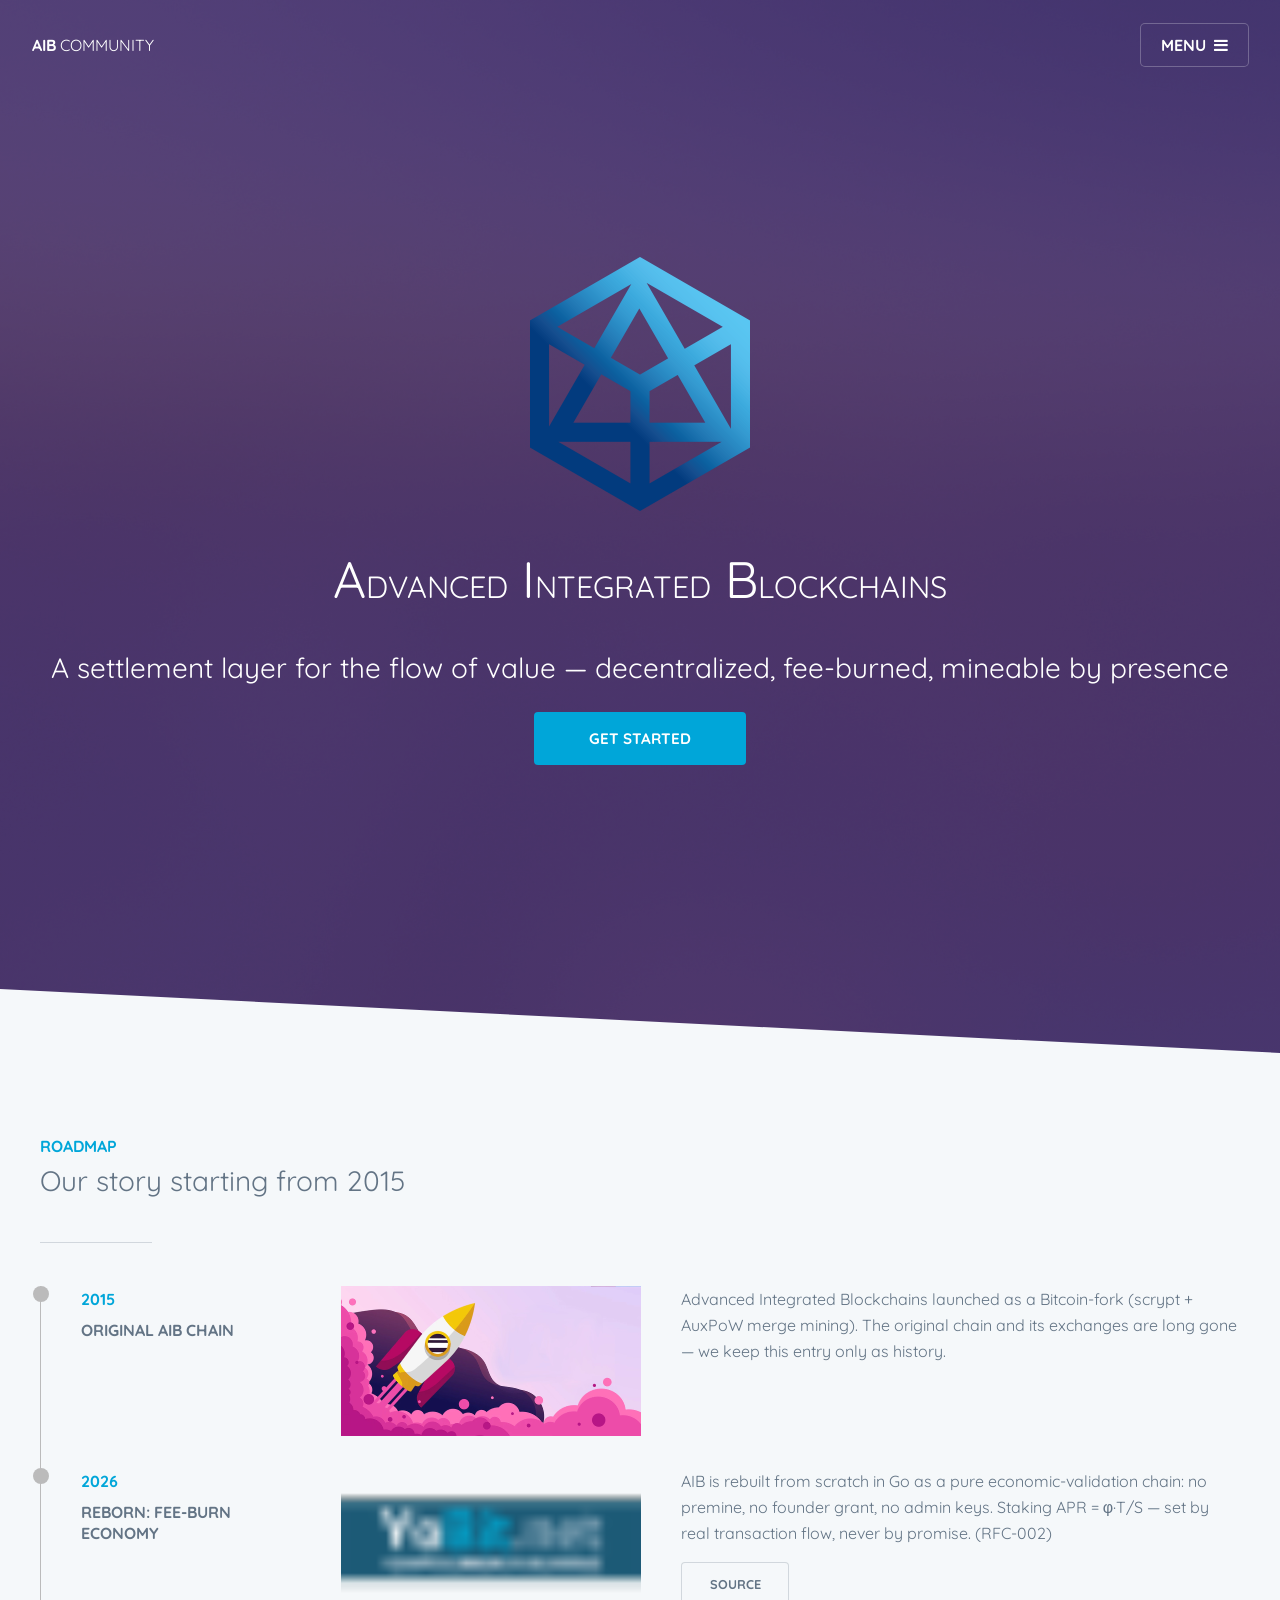
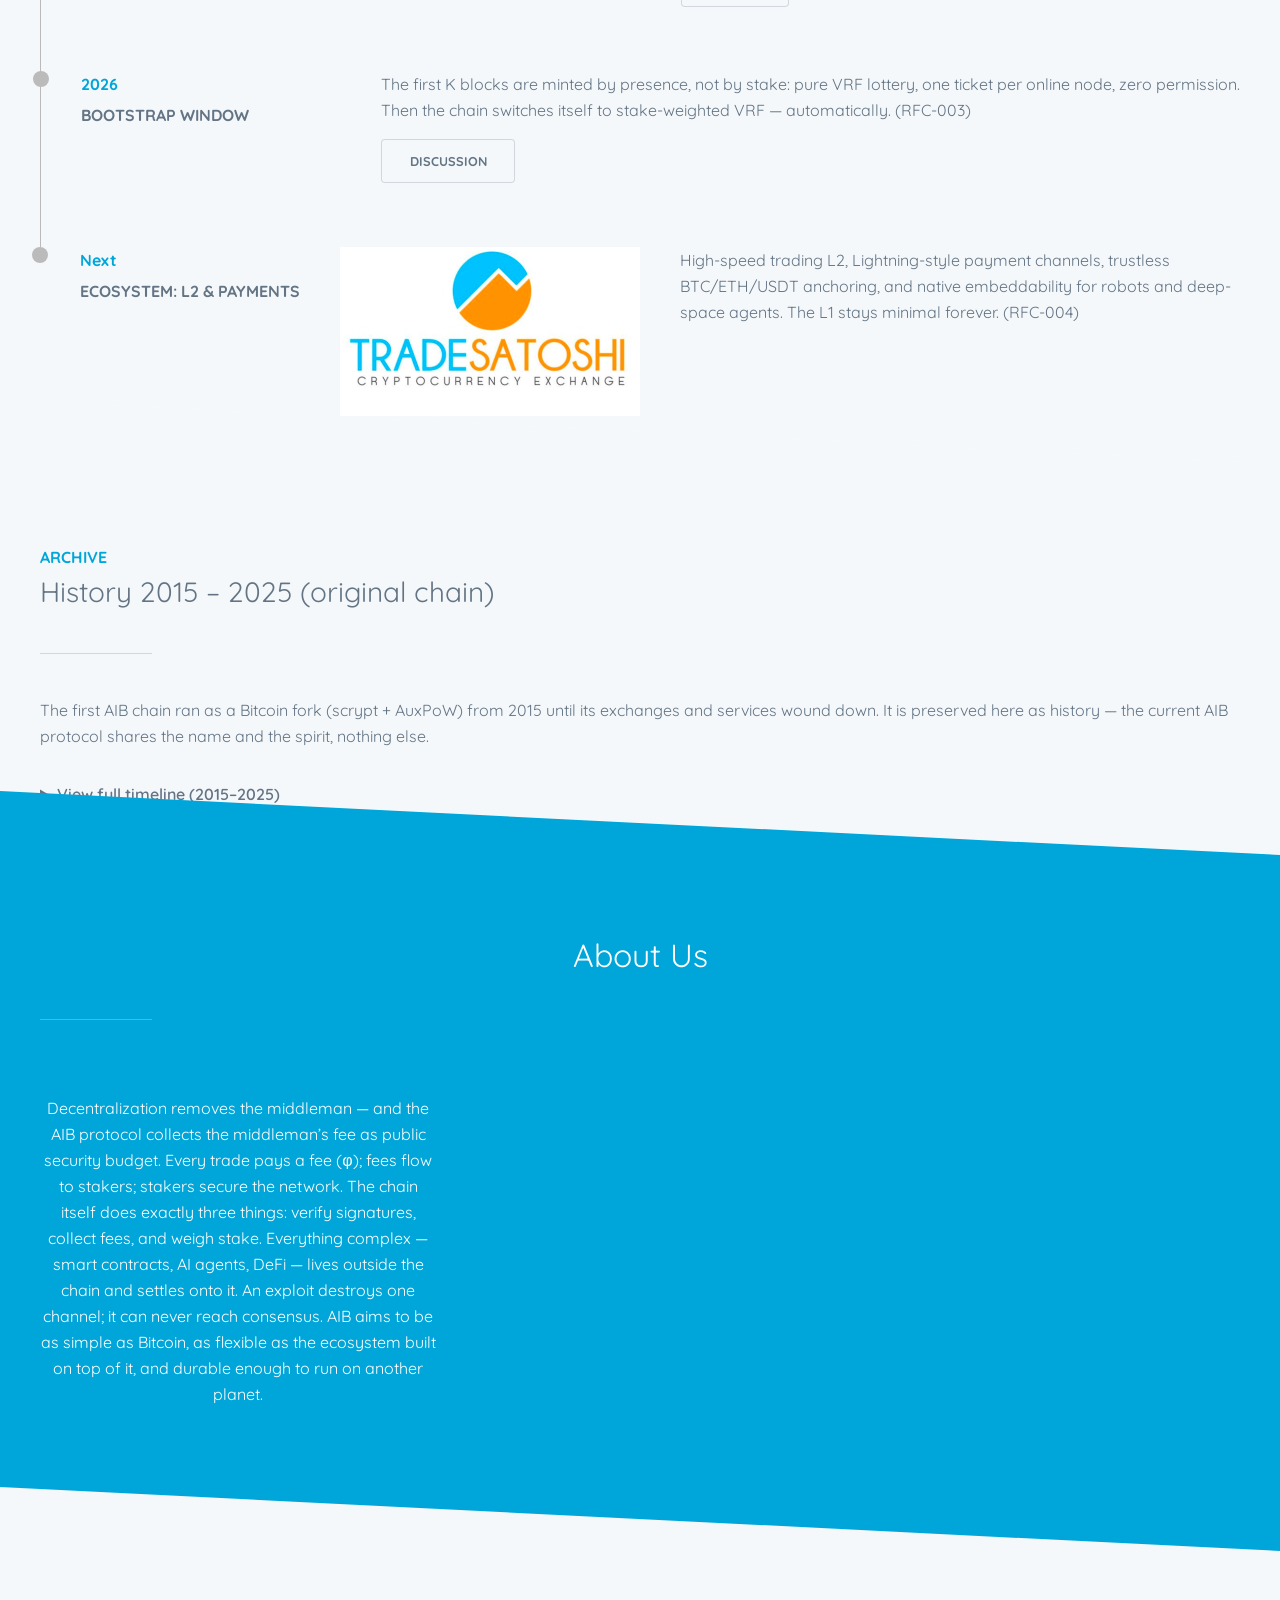
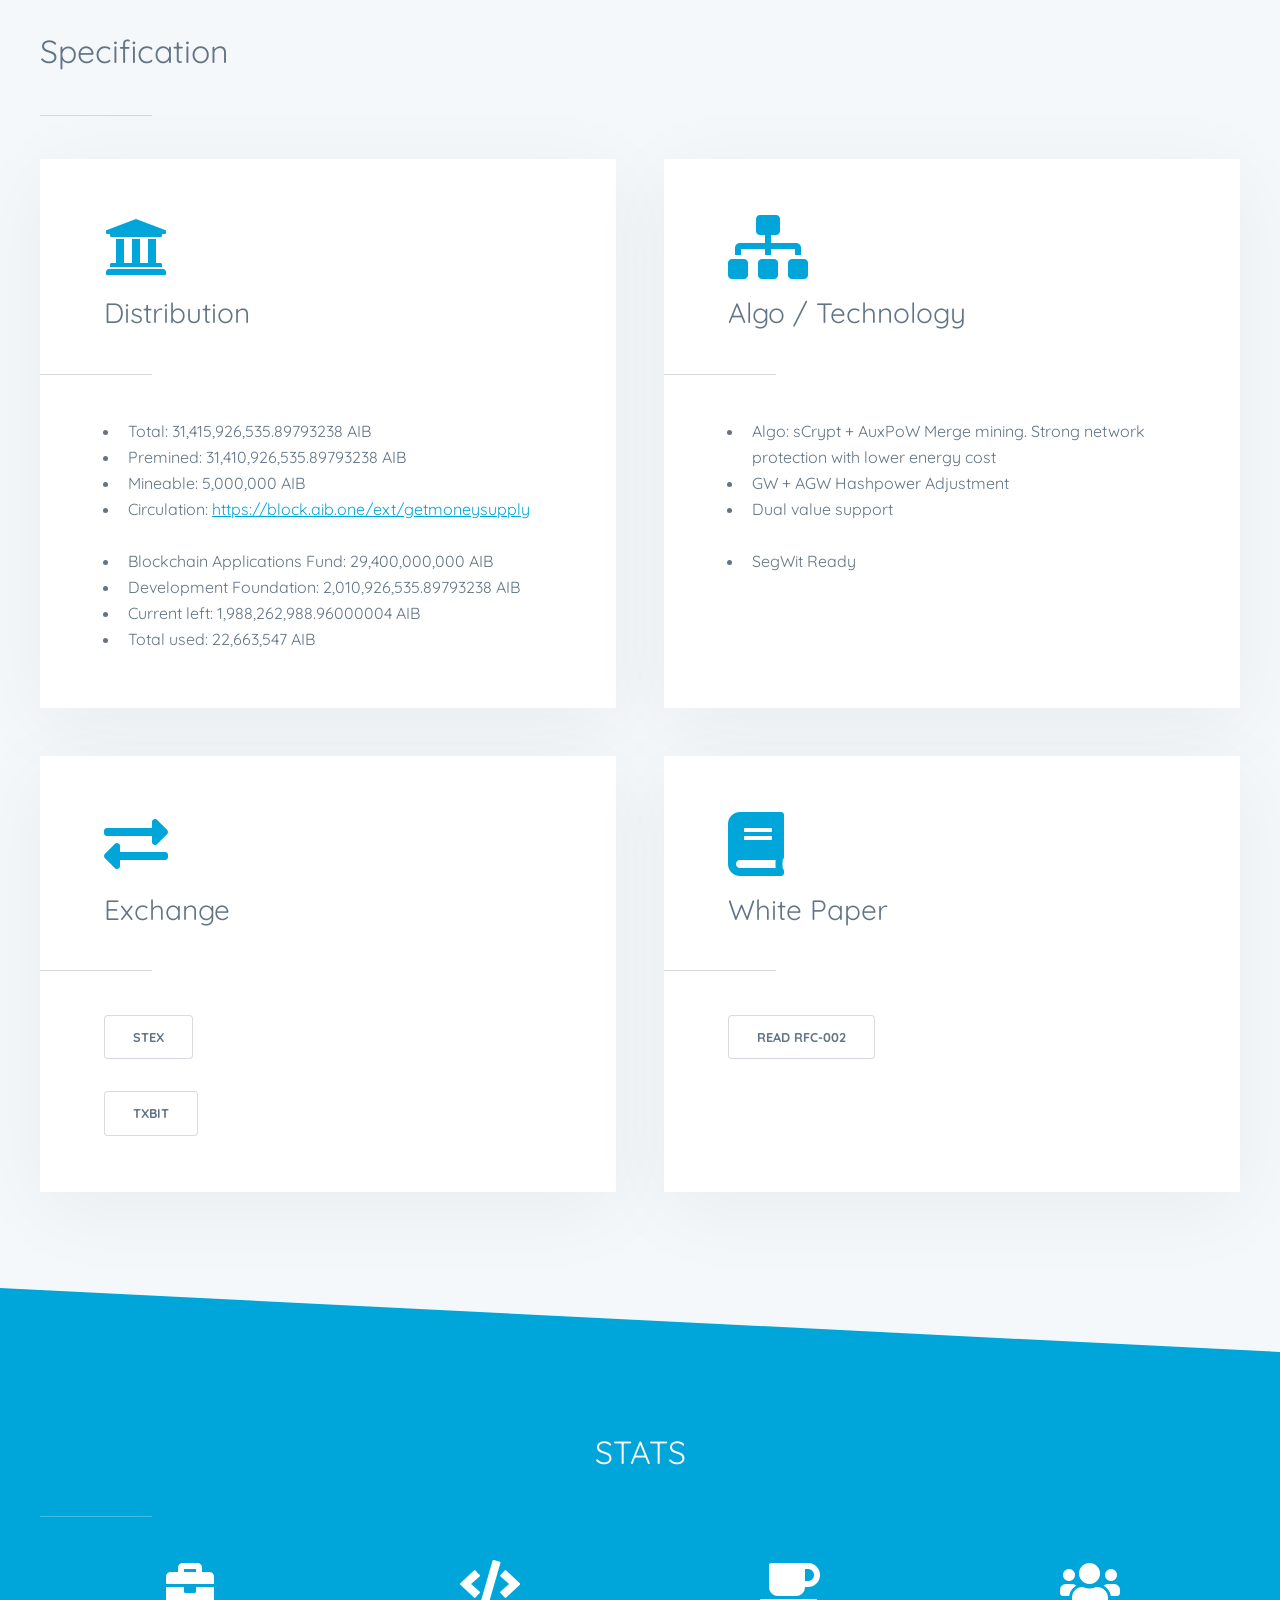
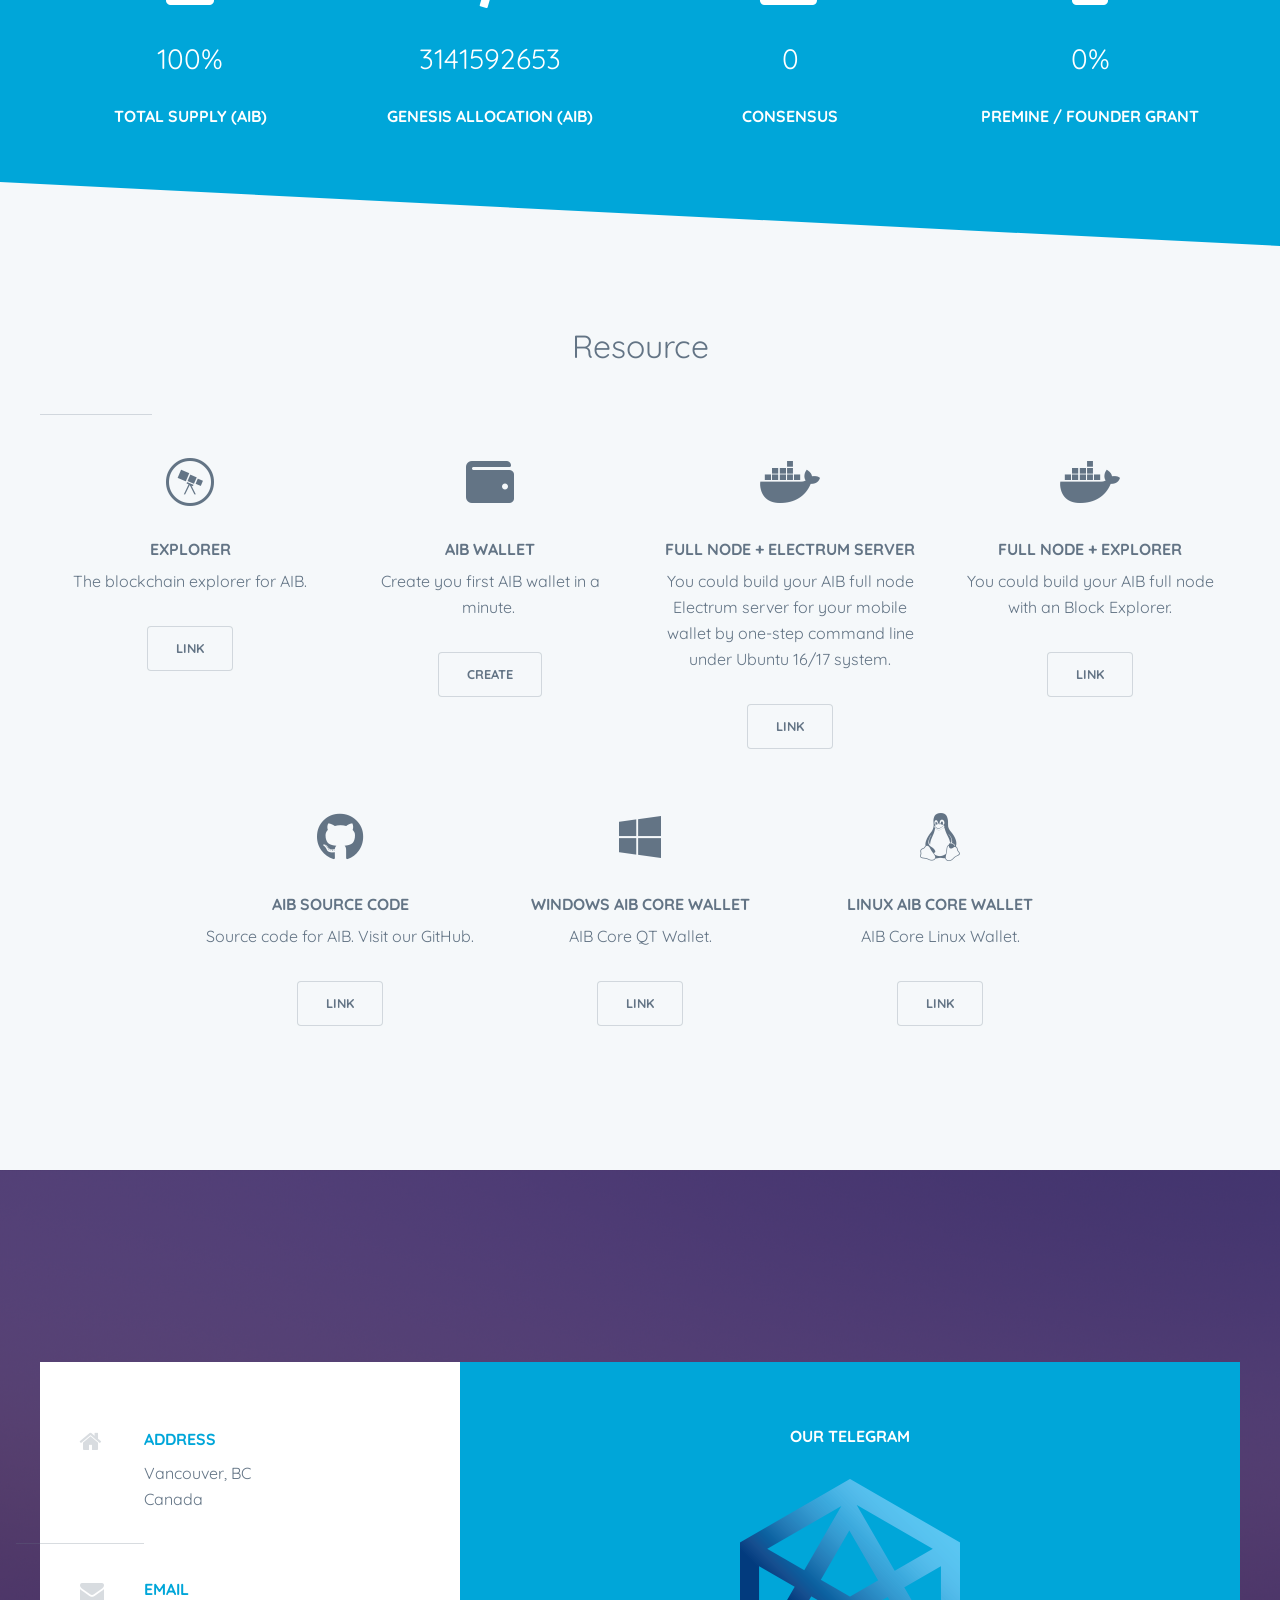
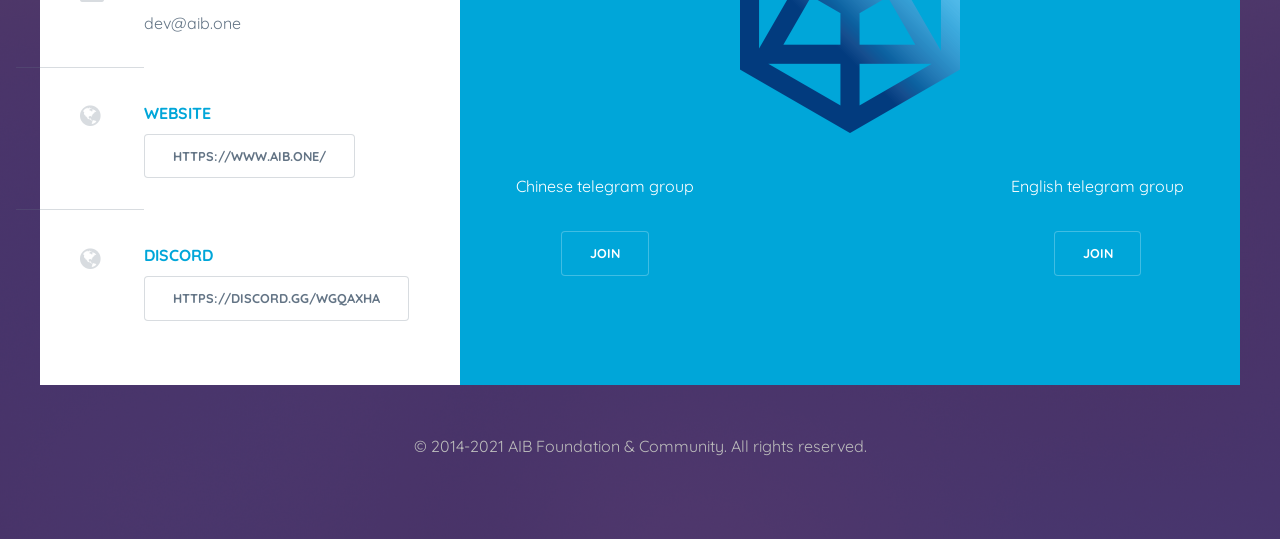
==== index.html @ 77d20095 "Add Archive section (2015-2025 original chain history, collapsed); restore banner video from local i" ====
<!DOCTYPE HTML>
<!--
	Atmosphere by Pixelarity
	pixelarity.com | hello@pixelarity.com
	License: pixelarity.com/license
-->
<html>
	<head>
		<title>AIB Protocol — Fee-Burn Settlement Layer</title>
		<meta charset="utf-8" />
		<meta name="viewport" content="width=device-width, initial-scale=1" />
		<!--[if lte IE 8]><script src="assets/js/ie/html5shiv.js"></script><![endif]-->
		<link rel="stylesheet" href="assets/css/main.css" />
		<!--[if lte IE 9]><link rel="stylesheet" href="assets/css/ie9.css" /><![endif]-->
		<!--[if lte IE 8]><link rel="stylesheet" href="assets/css/ie8.css" /><![endif]-->
		<link rel="stylesheet" href="https://use.fontawesome.com/releases/v5.0.13/css/all.css" integrity="sha384-DNOHZ68U8hZfKXOrtjWvjxusGo9WQnrNx2sqG0tfsghAvtVlRW3tvkXWZh58N9jp" crossorigin="anonymous">
		<link rel="shortcut icon" type="image/x-icon" href="images/logo.ico">
	</head>
	<body>

		<!-- Page wrapper -->
			<div id="page-wrapper">

				<!-- Header -->
					<header id="header" class="alt">
						<span class="logo"><a href="index.html">AIB</a> <span>Community</span></span>
						<a href="#menu">Menu</a>
						

					</header>

					<section id = "banner">
						<video loop muted autoplay poster="img/videoframe.jpg" class="fullscreen-bg__video">
							<source src="images/What is Bitcoin.mp4" type="video/mp4">
						</video>
							<div class="inner">
								<p><img src="images/AIB_logo.png"></p>
								<h1>A<span style="font-size: 60%">dvanced</span> I<span style="font-size: 60%">ntegrated</span> B<span style="font-size: 60%">lockchains</span></h1>
								<p>A settlement layer for the flow of value — decentralized, fee-burned, mineable by presence</p>
								<ul class="actions">
									<li><a href="#roadmap" class="button big special scrolly">Get Started</a></li>
								</ul>
							</div>
						</section>
					</section>
				<!-- Nav -->
					<nav id="menu">
						<div class="inner">
							<h2>Menu</h2>
							<ul class="links">
								<li><a href="index.html">Home</a></li>
								<li><a href="#roadmap">Roadmap</a></li>
									<li><a href="#archive">Archive</a></li>
								<li><a href="#about">About Us</a></li>
								<li><a href="#specification">Specification</a></li>
								<li><a href="#stats">STATS</a></li>
								<li><a href="#resource">Resource</a></li>
								<li><a href="#footer">Contact Us</a></li>
							</ul>
							<a class="close">Close</a>
						</div>
					</nav>

				<!-- Banner -->

				<!--
					<section id="banner">
						<video loop muted autoplay poster="img/videoframe.jpg" class="fullscreen-bg__video">
							<source src="images/What is Bitcoin.mp4" type="video/mp4">
						</video>
						<div class="inner">
							<p><img src="images/AIB_logo.png"></p>
							<h1>A<span style="font-size: 60%">dvanced</span> I<span style="font-size: 60%">ntegrated</span> B<span style="font-size: 60%">lockchains</span></h1>
							<p>We build values by blockchain projects</p>
							<ul class="actions">
								<li><a href="#roadmap" class="button big special scrolly">Get Started</a></li>
							</ul>
						</div>
					</section>
					-->

				<!-- Roadmap -->
					<section id="roadmap" class="wrapper style2 alt">
						<div class="inner">
							<header class="major">
								<p>Roadmap</p>
								<h2>Our story starting from 2015</h2>
							</header>
							<section class="timeline">
								<section>
									<header>
										<p>2015</p>
										<h4>Original AIB chain</h4>
									</header>
									<span class="image"><img src="images/roadmap/rm01.png" alt=""></span>
									<div class="content">
										<p>Advanced Integrated Blockchains launched as a Bitcoin-fork (scrypt + AuxPoW merge mining). The original chain and its exchanges are long gone — we keep this entry only as history.</p>
									</div>
								</section>
								<section>
									<header>
										<p>2026</p>
										<h4>Reborn: Fee-Burn Economy</h4>
									</header>
									<span class="image"><img src="images/roadmap/rm02.png" alt=""></span>
									<div class="content">
										<p>AIB is rebuilt from scratch in Go as a pure economic-validation chain: no premine, no founder grant, no admin keys. Staking APR = &phi;&middot;T/S — set by real transaction flow, never by promise. (RFC-002)</p>
										<ul class="actions">
											<li><a target="_blank" href="https://github.com/aib-protocol/aib" class="button">Source</a></li>
										</ul>
									</div>
								</section>
								<section>
									<header>
										<p>2026</p>
										<h4>Bootstrap Window</h4>
									</header>
									<span class="image"><img src="images/roadmap/rm03.png" alt=""></span>
									<div class="content">
										<p>The first K blocks are minted by presence, not by stake: pure VRF lottery, one ticket per online node, zero permission. Then the chain switches itself to stake-weighted VRF — automatically. (RFC-003)</p>
										<ul class="actions">
											<li><a target="_blank" href="https://github.com/aib-protocol/aib/issues/2" class="button">Discussion</a></li>
										</ul>
									</div>
								</section>
								<section>
									<header>
										<p>Next</p>
										<h4>Ecosystem: L2 &amp; payments</h4>
									</header>
									<span class="image"><img src="images/roadmap/rm04.png" alt=""></span>
									<div class="content">
										<p>High-speed trading L2, Lightning-style payment channels, trustless BTC/ETH/USDT anchoring, and native embeddability for robots and deep-space agents. The L1 stays minimal forever. (RFC-004)</p>
									</div>
								</section>
							</section>
						</div>
					</section>

									<!-- Archive -->
						<section id="archive" class="wrapper style2">
							<div class="inner">
								<header class="major">
									<p>Archive</p>
									<h2>History 2015 &ndash; 2025 (original chain)</h2>
								</header>
								<p>The first AIB chain ran as a Bitcoin fork (scrypt + AuxPoW) from 2015 until its exchanges and services wound down. It is preserved here as history &mdash; the current AIB protocol shares the name and the spirit, nothing else.</p>
								<details>
									<summary style="cursor:pointer;font-weight:600">View full timeline (2015&ndash;2025)</summary>
									<section class="timeline">
										<section>
											<header><p>2015 April</p><h4>AIB Launch</h4></header>
											<div class="content"><p>Advanced Integrated Blockchains launches as a Bitcoin-fork chain (scrypt PoW).</p></div>
										</section>
										<section>
											<header><p>2016 March</p><h4>Listing on YoBit</h4></header>
											<div class="content"><p>Abandoned since 2018 (wrong chain, don't use).</p></div>
										</section>
										<section>
											<header><p>2017 December</p><h4>Core Upgrade</h4></header>
											<div class="content"><p>Upgrade to Bitcoin Core 13 / protocol 70015. Semi-merge mining disabled; thanks to @Zpool.ca whose merged hashpower secured the network.</p></div>
										</section>
										<section>
											<header><p>2018 January</p><h4>TradeSatoshi listing</h4></header>
											<div class="content"></div>
										</section>
										<section>
											<header><p>2018 March</p><h4>SegWit tests</h4></header>
											<div class="content"><p>SegWit network experiments for rapid small payments.</p></div>
										</section>
										<section>
											<header><p>2018 November</p><h4>AIB.Cash</h4></header>
											<div class="content"></div>
										</section>
										<section>
											<header><p>2019 January</p><h4>STEX listing</h4></header>
											<div class="content"></div>
										</section>
										<section>
											<header><p>2020 January</p><h4>TxBit listing</h4></header>
											<div class="content"><p>The last active listing; the original chain went dormant afterwards.</p></div>
										</section>
									</section>
								</details>
							</div>
						</section>

					<!-- About Us -->
					<section id="about" class="wrapper style1 special">
						<div class="inner">
							<header class="major alt">
								<h1>About Us</h1>
							</header>
							<section class="posts">
								<article>
									<div class="content">
										<p></p>
										<p>Decentralization removes the middleman — and the AIB protocol collects the middleman&rsquo;s fee as public security budget. Every trade pays a fee (&phi;); fees flow to stakers; stakers secure the network. The chain itself does exactly three things: verify signatures, collect fees, and weigh stake. Everything complex — smart contracts, AI agents, DeFi — lives outside the chain and settles onto it. An exploit destroys one channel; it can never reach consensus. AIB aims to be as simple as Bitcoin, as flexible as the ecosystem built on top of it, and durable enough to run on another planet.</p>
										<p></p>
									</div>
								</article>
							</section>
						</div>
					</section>
				<!-- Specification -->
					<section id="specification" class="wrapper style2">
						<div class="inner">
							<header class="major">
								<h1>Specification</h1>
							</header>
		
							<section class="spotlights">
								<article>
									<header class="major">
										<p class="fa fa-university fa-4x"></p>										
										<h2>Distribution</h2>
									</header>
									<ul>
										<li>Total: 31,415,926,535.89793238 AIB</li>
										<li>Premined: 31,410,926,535.89793238 AIB</li>
										<li>Mineable: 5,000,000 AIB</li>		
										<li>Circulation:  <a href="https://block.aib.one/ext/getmoneysupply"> https://block.aib.one/ext/getmoneysupply </a></li>		​
										<li>Blockchain Applications Fund: 29,400,000,000 AIB</li>		
										<li>Development Foundation: 2,010,926,535.89793238 AIB</li>
										<li>Current left: 1,988,262,988.96000004 AIB</li>
										<li>Total used: 22,663,547 AIB</li>
									</ul>
								</article>
								<article>
									<header class="major">
										<p class="fa fa-sitemap fa-4x"></p>										
										<h2>Algo / Technology</h2>
									</header>
									<ul>
										<li>Algo: sCrypt + AuxPoW Merge mining. Strong network protection with lower energy cost</li>
										<li>GW + AGW Hashpower Adjustment</li>
										<li>Dual value support</li>				​
										<li>SegWit Ready</li>
									</ul>
								</article>
								<article>
									<header class="major">
										<p class="fas fa-exchange-alt fa-4x"></p>
										<h2>Exchange</h2>
									</header>
									<ul class="actions">
										<li><a target="_blank" href="https://app.stex.com/en/trade/pair/ETH/AIB" class="button">STEX</a></li>
									</ul>
									<ul class="actions">
										<li><a target="_blank" href="https://txbit.io/Trade/AIB/BTC" class="button">TxBit</a></li>
									</ul>
								</article>
								<article>
									<header class="major">
										<p class="fa fa-book fa-4x"></p>
										<h2>White Paper</h2>
									</header>
									<!--
										<ul>
										<li>Since there are so many projects with their awsome white papers.</li>
										<li>We learn from them and support them by our community high value-able token</li>
									</ul>
									-->
									
									<ul class="actions">
										<li><a target="_blank" href="https://raw.githubusercontent.com/aib-protocol/aib/main/docs/rfc/rfc-002-fee-burn-economy.md" class="button">Read RFC-002</a></li>
									</ul>
								</article>
							</section>
						</div>
					</section>

				<!-- STATS -->
					<section id="stats" class="wrapper style1 special">
						<div class="inner">
							<header class="major alt">
								<h1>STATS</h1>
							</header>
		
							<ul class="features">
								<li>
									<span class="fa fa-briefcase fa-3x"></span>
									<p></p>
									<h2 id="number1" class="count1 count-timer">100%</h2>
									<h4>Total supply (AIB)</h4>
								</li>
								<li>
									<span class="fa fa-code fa-3x"></span>
									<p></p>
									<h2 id="number2" class="count2">3141592653</h2>
									<h4>Genesis allocation (AIB)</h4>
								</li>
								<li>
									<span class="fa fa-coffee fa-3x"></span>
									<p></p>
									<h2 id="number3"  class="count3">0</h2>
									<h4>Consensus</h4>
								</li>
								<li>
									<span class="fa fa-users fa-3x"></span>
									<p></p>
									<h2 id="number4" class="count4">0%</h2>
									<h4>Premine / Founder grant</h4>
								</li>
							</ul>
						</div>
					</section>

				<!-- Resource -->
					<section id="resource" class="wrapper style2 special">
						<div class="inner">
							<header class="major">
								<h1>Resource</h1>
								<p></p>

								<!--
								<p>All resources help AIB to build a strong , secure, low cost, blockchain base ECO System to build other vauleable blockchain projects.</p>
								-->
								
							</header>
							<ul class="features">
								<li>
									<span class="fab fa-wpexplorer fa-3x"></span>
									<p></p>
									<h4>Explorer</h4>
									<p>The blockchain explorer for AIB.</p>
									<p class="actions">
										<a target="_blank" href="https://block.aib.one" class="button">Link</a>
									</p>
								</li>
								<li>
									<span class="fas fa-wallet fa-3x"></span>
									<p></p>
									<h4>AIB Wallet</h4>
									<p>​Create you first AIB wallet in a minute. </p>
									<p class="actions">
										<a target="_blank" href="https://aib.cash" class="button">Create</a>
									</p>
								</li>
								<li>
									<span class="fab fa-docker fa-3x"></span>
									<p></p>
									<h4>Full Node + Electrum Server</h4>
									<p>You could build your AIB full node Electrum server for your mobile wallet by one-step command line under Ubuntu 16/17 system.</p>
									<p class="actions">
										<a target="_blank" href="https://github.com/iobond/aib-electrum-server" class="button">Link</a>
									</p>
								</li>
								<li>
									<span class="fab fa-docker fa-3x"></span>
									<p></p>
									<h4>Full Node + Explorer</h4>
									<p>You could build your AIB full node with an Block Explorer.</p>
									<p class="actions">
										<a target="_blank" href="https://github.com/iobond/aib-explorer-docker" class="button">Link</a>
									</p>
								</li>
								<li>
									<span class="fab fa-github fa-3x"></span>
									<p></p>
									<h4>AIB Source Code</h4>
									<p>Source code for AIB. Visit our GitHub.</p>
									<p class="actions">
										<a target="_blank" href="https://github.com/iobond/aib" class="button">Link</a>
									</p>
								</li>	
								<li>
									<span class="fab fa-windows fa-3x"></span>
									<p></p>
									<h4>Windows AIB Core Wallet</h4>
									<p>AIB Core QT Wallet.</p>
									<p class="actions">
										<a target="_blank" href="https://github.com/iobond/aib/releases/tag/win64_5.13.3.15" class="button">Link</a>
									</p>
								</li>
								<li>
									<span class="fab fa-linux fa-3x"></span>
									<p></p>
									<h4>Linux AIB Core Wallet</h4>
									<p>AIB Core Linux Wallet.</p>
									<p class="actions">
										<a target="_blank" href="https://github.com/iobond/aib/releases/download/v5.13.3.15/aib-5.13.3.14-linux64-bin.tar.gz" class="button">Link</a>
									</p>
								</li>	
							</ul>
						</div>
					</section>


				
				<!-- Footer -->
					<footer id="footer">
						<div class="inner">
							<ul class="contact">
								<li class="icon fa-home">
									<strong>Address</strong>
									Vancouver, BC<br>Canada
								</li>
								<li class="icon fa-envelope">
									<strong>Email</strong>
									dev@aib.one
								</li>
								<li class="icon fa-globe">
									<strong>Website</strong>
									<a target="_blank" href="https://www.aib.one/" class="button">https://www.aib.one/</a>
								</li>
								<li class="icon fa-globe">
									<strong>Discord</strong>
									<a target="_blank" href="https://discord.gg/WGQaXhA" class="button">https://discord.gg/WGQaXhA</a>
								</li>
							</ul>
							<form action="#" method="post" >
								<div align="center">
									<h4>Our Telegram</h4>
									<p><img src="images/AIB_logo.png"></p>
									<div>
										<div style = 'float:left'>
											<p>Chinese telegram group</p>
											<p class="actions">
												<a target="_blank" href="https://t.me/aibchina" class="button">Join</a>
											</p>
										</div>
									</div>
									<div>
										<div style = 'float:right'>
											<p>English telegram group</p>
											<p class="actions">
												<a target="_blank" href="https://t.me/aibone" class="button">Join</a>
											</p>
										</div>
									</div>	
								</div>
							</form>
						</div>
									
							<!--email-->

								<!--
								</form>
							<form action="#" method="post">
								<h4>Get in touch</h4>
								<div class="field half first">
									<label for="name">Name</label>
									<input name="name" id="name" type="text" placeholder="Name">
								</div>
								<div class="field half">
									<label for="email">Email</label>
									<input name="email" id="email" type="email" placeholder="Email">
								</div>
								<div class="field">
									<label for="message">Message</label>
									<textarea name="message" id="message" rows="6" placeholder="Message"></textarea>
								</div>
								<ul class="actions">
									<li><input value="Send Message" class="button big" type="submit"></li>
								</ul>
							</form>
							</div>
							-->
						
						<div class="copyright">
							&copy; 2014-2021 AIB Foundation & Community. All rights reserved.
						</div>
					</footer>		
			</div>

			

		<!-- Scripts -->
			<script src="assets/js/jquery.min.js"></script>
			<script src="assets/js/skel.min.js"></script>
			<script src="assets/js/util.js"></script>
			<script src="assets/js/jquery.scrollex.min.js"></script>
			<script src="assets/js/jquery.scrolly.min.js"></script>
			<!--[if lte IE 8]><script src="assets/js/ie/respond.min.js"></script><![endif]-->
			<script src="assets/js/main.js"></script>

	</body>
</html>
---- assets/css/main.css ----
@import url(font-awesome.min.css);
@import url("https://fonts.googleapis.com/css?family=Quicksand:400,700");

/*
	Atmosphere by Pixelarity
	pixelarity.com | hello@pixelarity.com
	License: pixelarity.com/license
*/

/* Reset */

	html, body, div, span, applet, object, iframe, h1, h2, h3, h4, h5, h6, p, blockquote, pre, a, abbr, acronym, address, big, cite, code, del, dfn, em, img, ins, kbd, q, s, samp, small, strike, strong, sub, sup, tt, var, b, u, i, center, dl, dt, dd, ol, ul, li, fieldset, form, label, legend, table, caption, tbody, tfoot, thead, tr, th, td, article, aside, canvas, details, embed, figure, figcaption, footer, header, hgroup, menu, nav, output, ruby, section, summary, time, mark, audio, video {
		margin: 0;
		padding: 0;
		border: 0;
		font-size: 100%;
		font: inherit;
		vertical-align: baseline;
	}

	article, aside, details, figcaption, figure, footer, header, hgroup, menu, nav, section {
		display: block;
	}

	body {
		line-height: 1;
	}

	ol, ul {
		list-style: none;
	}

	blockquote, q {
		quotes: none;
	}

	blockquote:before, blockquote:after, q:before, q:after {
		content: '';
		content: none;
	}

	table {
		border-collapse: collapse;
		border-spacing: 0;
	}

	body {
		-webkit-text-size-adjust: none;
	}

/* Box Model */

	*, *:before, *:after {
		-moz-box-sizing: border-box;
		-webkit-box-sizing: border-box;
		box-sizing: border-box;
	}

/* Grid */

	.row {
		border-bottom: solid 1px transparent;
		-moz-box-sizing: border-box;
		-webkit-box-sizing: border-box;
		box-sizing: border-box;
	}

	.row > * {
		float: left;
		-moz-box-sizing: border-box;
		-webkit-box-sizing: border-box;
		box-sizing: border-box;
	}

	.row:after, .row:before {
		content: '';
		display: block;
		clear: both;
		height: 0;
	}

	.row.uniform > * > :first-child {
		margin-top: 0;
	}

	.row.uniform > * > :last-child {
		margin-bottom: 0;
	}

	.row.\30 \25 > * {
		padding: 0 0 0 0em;
	}

	.row.\30 \25 {
		margin: 0 0 -1px 0em;
	}

	.row.uniform.\30 \25 > * {
		padding: 0em 0 0 0em;
	}

	.row.uniform.\30 \25 {
		margin: 0em 0 -1px 0em;
	}

	.row > * {
		padding: 0 0 0 2em;
	}

	.row {
		margin: 0 0 -1px -2em;
	}

	.row.uniform > * {
		padding: 2em 0 0 2em;
	}

	.row.uniform {
		margin: -2em 0 -1px -2em;
	}

	.row.\32 00\25 > * {
		padding: 0 0 0 4em;
	}

	.row.\32 00\25 {
		margin: 0 0 -1px -4em;
	}

	.row.uniform.\32 00\25 > * {
		padding: 4em 0 0 4em;
	}

	.row.uniform.\32 00\25 {
		margin: -4em 0 -1px -4em;
	}

	.row.\31 50\25 > * {
		padding: 0 0 0 3em;
	}

	.row.\31 50\25 {
		margin: 0 0 -1px -3em;
	}

	.row.uniform.\31 50\25 > * {
		padding: 3em 0 0 3em;
	}

	.row.uniform.\31 50\25 {
		margin: -3em 0 -1px -3em;
	}

	.row.\35 0\25 > * {
		padding: 0 0 0 1em;
	}

	.row.\35 0\25 {
		margin: 0 0 -1px -1em;
	}

	.row.uniform.\35 0\25 > * {
		padding: 1em 0 0 1em;
	}

	.row.uniform.\35 0\25 {
		margin: -1em 0 -1px -1em;
	}

	.row.\32 5\25 > * {
		padding: 0 0 0 0.5em;
	}

	.row.\32 5\25 {
		margin: 0 0 -1px -0.5em;
	}

	.row.uniform.\32 5\25 > * {
		padding: 0.5em 0 0 0.5em;
	}

	.row.uniform.\32 5\25 {
		margin: -0.5em 0 -1px -0.5em;
	}

	.\31 2u, .\31 2u\24 {
		width: 100%;
		clear: none;
		margin-left: 0;
	}

	.\31 1u, .\31 1u\24 {
		width: 91.6666666667%;
		clear: none;
		margin-left: 0;
	}

	.\31 0u, .\31 0u\24 {
		width: 83.3333333333%;
		clear: none;
		margin-left: 0;
	}

	.\39 u, .\39 u\24 {
		width: 75%;
		clear: none;
		margin-left: 0;
	}

	.\38 u, .\38 u\24 {
		width: 66.6666666667%;
		clear: none;
		margin-left: 0;
	}

	.\37 u, .\37 u\24 {
		width: 58.3333333333%;
		clear: none;
		margin-left: 0;
	}

	.\36 u, .\36 u\24 {
		width: 50%;
		clear: none;
		margin-left: 0;
	}

	.\35 u, .\35 u\24 {
		width: 41.6666666667%;
		clear: none;
		margin-left: 0;
	}

	.\34 u, .\34 u\24 {
		width: 33.3333333333%;
		clear: none;
		margin-left: 0;
	}

	.\33 u, .\33 u\24 {
		width: 25%;
		clear: none;
		margin-left: 0;
	}

	.\32 u, .\32 u\24 {
		width: 16.6666666667%;
		clear: none;
		margin-left: 0;
	}

	.\31 u, .\31 u\24 {
		width: 8.3333333333%;
		clear: none;
		margin-left: 0;
	}

	.\31 2u\24 + *,
	.\31 1u\24 + *,
	.\31 0u\24 + *,
	.\39 u\24 + *,
	.\38 u\24 + *,
	.\37 u\24 + *,
	.\36 u\24 + *,
	.\35 u\24 + *,
	.\34 u\24 + *,
	.\33 u\24 + *,
	.\32 u\24 + *,
	.\31 u\24 + * {
		clear: left;
	}

	.\-11u {
		margin-left: 91.66667%;
	}

	.\-10u {
		margin-left: 83.33333%;
	}

	.\-9u {
		margin-left: 75%;
	}

	.\-8u {
		margin-left: 66.66667%;
	}

	.\-7u {
		margin-left: 58.33333%;
	}

	.\-6u {
		margin-left: 50%;
	}

	.\-5u {
		margin-left: 41.66667%;
	}

	.\-4u {
		margin-left: 33.33333%;
	}

	.\-3u {
		margin-left: 25%;
	}

	.\-2u {
		margin-left: 16.66667%;
	}

	.\-1u {
		margin-left: 8.33333%;
	}

	@media screen and (max-width: 1680px) {

		.row > * {
			padding: 0 0 0 2em;
		}

		.row {
			margin: 0 0 -1px -2em;
		}

		.row.uniform > * {
			padding: 2em 0 0 2em;
		}

		.row.uniform {
			margin: -2em 0 -1px -2em;
		}

		.row.\32 00\25 > * {
			padding: 0 0 0 4em;
		}

		.row.\32 00\25 {
			margin: 0 0 -1px -4em;
		}

		.row.uniform.\32 00\25 > * {
			padding: 4em 0 0 4em;
		}

		.row.uniform.\32 00\25 {
			margin: -4em 0 -1px -4em;
		}

		.row.\31 50\25 > * {
			padding: 0 0 0 3em;
		}

		.row.\31 50\25 {
			margin: 0 0 -1px -3em;
		}

		.row.uniform.\31 50\25 > * {
			padding: 3em 0 0 3em;
		}

		.row.uniform.\31 50\25 {
			margin: -3em 0 -1px -3em;
		}

		.row.\35 0\25 > * {
			padding: 0 0 0 1em;
		}

		.row.\35 0\25 {
			margin: 0 0 -1px -1em;
		}

		.row.uniform.\35 0\25 > * {
			padding: 1em 0 0 1em;
		}

		.row.uniform.\35 0\25 {
			margin: -1em 0 -1px -1em;
		}

		.row.\32 5\25 > * {
			padding: 0 0 0 0.5em;
		}

		.row.\32 5\25 {
			margin: 0 0 -1px -0.5em;
		}

		.row.uniform.\32 5\25 > * {
			padding: 0.5em 0 0 0.5em;
		}

		.row.uniform.\32 5\25 {
			margin: -0.5em 0 -1px -0.5em;
		}

		.\31 2u\28xlarge\29, .\31 2u\24\28xlarge\29 {
			width: 100%;
			clear: none;
			margin-left: 0;
		}

		.\31 1u\28xlarge\29, .\31 1u\24\28xlarge\29 {
			width: 91.6666666667%;
			clear: none;
			margin-left: 0;
		}

		.\31 0u\28xlarge\29, .\31 0u\24\28xlarge\29 {
			width: 83.3333333333%;
			clear: none;
			margin-left: 0;
		}

		.\39 u\28xlarge\29, .\39 u\24\28xlarge\29 {
			width: 75%;
			clear: none;
			margin-left: 0;
		}

		.\38 u\28xlarge\29, .\38 u\24\28xlarge\29 {
			width: 66.6666666667%;
			clear: none;
			margin-left: 0;
		}

		.\37 u\28xlarge\29, .\37 u\24\28xlarge\29 {
			width: 58.3333333333%;
			clear: none;
			margin-left: 0;
		}

		.\36 u\28xlarge\29, .\36 u\24\28xlarge\29 {
			width: 50%;
			clear: none;
			margin-left: 0;
		}

		.\35 u\28xlarge\29, .\35 u\24\28xlarge\29 {
			width: 41.6666666667%;
			clear: none;
			margin-left: 0;
		}

		.\34 u\28xlarge\29, .\34 u\24\28xlarge\29 {
			width: 33.3333333333%;
			clear: none;
			margin-left: 0;
		}

		.\33 u\28xlarge\29, .\33 u\24\28xlarge\29 {
			width: 25%;
			clear: none;
			margin-left: 0;
		}

		.\32 u\28xlarge\29, .\32 u\24\28xlarge\29 {
			width: 16.6666666667%;
			clear: none;
			margin-left: 0;
		}

		.\31 u\28xlarge\29, .\31 u\24\28xlarge\29 {
			width: 8.3333333333%;
			clear: none;
			margin-left: 0;
		}

		.\31 2u\24\28xlarge\29 + *,
		.\31 1u\24\28xlarge\29 + *,
		.\31 0u\24\28xlarge\29 + *,
		.\39 u\24\28xlarge\29 + *,
		.\38 u\24\28xlarge\29 + *,
		.\37 u\24\28xlarge\29 + *,
		.\36 u\24\28xlarge\29 + *,
		.\35 u\24\28xlarge\29 + *,
		.\34 u\24\28xlarge\29 + *,
		.\33 u\24\28xlarge\29 + *,
		.\32 u\24\28xlarge\29 + *,
		.\31 u\24\28xlarge\29 + * {
			clear: left;
		}

		.\-11u\28xlarge\29 {
			margin-left: 91.66667%;
		}

		.\-10u\28xlarge\29 {
			margin-left: 83.33333%;
		}

		.\-9u\28xlarge\29 {
			margin-left: 75%;
		}

		.\-8u\28xlarge\29 {
			margin-left: 66.66667%;
		}

		.\-7u\28xlarge\29 {
			margin-left: 58.33333%;
		}

		.\-6u\28xlarge\29 {
			margin-left: 50%;
		}

		.\-5u\28xlarge\29 {
			margin-left: 41.66667%;
		}

		.\-4u\28xlarge\29 {
			margin-left: 33.33333%;
		}

		.\-3u\28xlarge\29 {
			margin-left: 25%;
		}

		.\-2u\28xlarge\29 {
			margin-left: 16.66667%;
		}

		.\-1u\28xlarge\29 {
			margin-left: 8.33333%;
		}

	}

	@media screen and (max-width: 1280px) {

		.row > * {
			padding: 0 0 0 1.5em;
		}

		.row {
			margin: 0 0 -1px -1.5em;
		}

		.row.uniform > * {
			padding: 1.5em 0 0 1.5em;
		}

		.row.uniform {
			margin: -1.5em 0 -1px -1.5em;
		}

		.row.\32 00\25 > * {
			padding: 0 0 0 3em;
		}

		.row.\32 00\25 {
			margin: 0 0 -1px -3em;
		}

		.row.uniform.\32 00\25 > * {
			padding: 3em 0 0 3em;
		}

		.row.uniform.\32 00\25 {
			margin: -3em 0 -1px -3em;
		}

		.row.\31 50\25 > * {
			padding: 0 0 0 2.25em;
		}

		.row.\31 50\25 {
			margin: 0 0 -1px -2.25em;
		}

		.row.uniform.\31 50\25 > * {
			padding: 2.25em 0 0 2.25em;
		}

		.row.uniform.\31 50\25 {
			margin: -2.25em 0 -1px -2.25em;
		}

		.row.\35 0\25 > * {
			padding: 0 0 0 0.75em;
		}

		.row.\35 0\25 {
			margin: 0 0 -1px -0.75em;
		}

		.row.uniform.\35 0\25 > * {
			padding: 0.75em 0 0 0.75em;
		}

		.row.uniform.\35 0\25 {
			margin: -0.75em 0 -1px -0.75em;
		}

		.row.\32 5\25 > * {
			padding: 0 0 0 0.375em;
		}

		.row.\32 5\25 {
			margin: 0 0 -1px -0.375em;
		}

		.row.uniform.\32 5\25 > * {
			padding: 0.375em 0 0 0.375em;
		}

		.row.uniform.\32 5\25 {
			margin: -0.375em 0 -1px -0.375em;
		}

		.\31 2u\28large\29, .\31 2u\24\28large\29 {
			width: 100%;
			clear: none;
			margin-left: 0;
		}

		.\31 1u\28large\29, .\31 1u\24\28large\29 {
			width: 91.6666666667%;
			clear: none;
			margin-left: 0;
		}

		.\31 0u\28large\29, .\31 0u\24\28large\29 {
			width: 83.3333333333%;
			clear: none;
			margin-left: 0;
		}

		.\39 u\28large\29, .\39 u\24\28large\29 {
			width: 75%;
			clear: none;
			margin-left: 0;
		}

		.\38 u\28large\29, .\38 u\24\28large\29 {
			width: 66.6666666667%;
			clear: none;
			margin-left: 0;
		}

		.\37 u\28large\29, .\37 u\24\28large\29 {
			width: 58.3333333333%;
			clear: none;
			margin-left: 0;
		}

		.\36 u\28large\29, .\36 u\24\28large\29 {
			width: 50%;
			clear: none;
			margin-left: 0;
		}

		.\35 u\28large\29, .\35 u\24\28large\29 {
			width: 41.6666666667%;
			clear: none;
			margin-left: 0;
		}

		.\34 u\28large\29, .\34 u\24\28large\29 {
			width: 33.3333333333%;
			clear: none;
			margin-left: 0;
		}

		.\33 u\28large\29, .\33 u\24\28large\29 {
			width: 25%;
			clear: none;
			margin-left: 0;
		}

		.\32 u\28large\29, .\32 u\24\28large\29 {
			width: 16.6666666667%;
			clear: none;
			margin-left: 0;
		}

		.\31 u\28large\29, .\31 u\24\28large\29 {
			width: 8.3333333333%;
			clear: none;
			margin-left: 0;
		}

		.\31 2u\24\28large\29 + *,
		.\31 1u\24\28large\29 + *,
		.\31 0u\24\28large\29 + *,
		.\39 u\24\28large\29 + *,
		.\38 u\24\28large\29 + *,
		.\37 u\24\28large\29 + *,
		.\36 u\24\28large\29 + *,
		.\35 u\24\28large\29 + *,
		.\34 u\24\28large\29 + *,
		.\33 u\24\28large\29 + *,
		.\32 u\24\28large\29 + *,
		.\31 u\24\28large\29 + * {
			clear: left;
		}

		.\-11u\28large\29 {
			margin-left: 91.66667%;
		}

		.\-10u\28large\29 {
			margin-left: 83.33333%;
		}

		.\-9u\28large\29 {
			margin-left: 75%;
		}

		.\-8u\28large\29 {
			margin-left: 66.66667%;
		}

		.\-7u\28large\29 {
			margin-left: 58.33333%;
		}

		.\-6u\28large\29 {
			margin-left: 50%;
		}

		.\-5u\28large\29 {
			margin-left: 41.66667%;
		}

		.\-4u\28large\29 {
			margin-left: 33.33333%;
		}

		.\-3u\28large\29 {
			margin-left: 25%;
		}

		.\-2u\28large\29 {
			margin-left: 16.66667%;
		}

		.\-1u\28large\29 {
			margin-left: 8.33333%;
		}

	}

	@media screen and (max-width: 980px) {

		.row > * {
			padding: 0 0 0 1.5em;
		}

		.row {
			margin: 0 0 -1px -1.5em;
		}

		.row.uniform > * {
			padding: 1.5em 0 0 1.5em;
		}

		.row.uniform {
			margin: -1.5em 0 -1px -1.5em;
		}

		.row.\32 00\25 > * {
			padding: 0 0 0 3em;
		}

		.row.\32 00\25 {
			margin: 0 0 -1px -3em;
		}

		.row.uniform.\32 00\25 > * {
			padding: 3em 0 0 3em;
		}

		.row.uniform.\32 00\25 {
			margin: -3em 0 -1px -3em;
		}

		.row.\31 50\25 > * {
			padding: 0 0 0 2.25em;
		}

		.row.\31 50\25 {
			margin: 0 0 -1px -2.25em;
		}

		.row.uniform.\31 50\25 > * {
			padding: 2.25em 0 0 2.25em;
		}

		.row.uniform.\31 50\25 {
			margin: -2.25em 0 -1px -2.25em;
		}

		.row.\35 0\25 > * {
			padding: 0 0 0 0.75em;
		}

		.row.\35 0\25 {
			margin: 0 0 -1px -0.75em;
		}

		.row.uniform.\35 0\25 > * {
			padding: 0.75em 0 0 0.75em;
		}

		.row.uniform.\35 0\25 {
			margin: -0.75em 0 -1px -0.75em;
		}

		.row.\32 5\25 > * {
			padding: 0 0 0 0.375em;
		}

		.row.\32 5\25 {
			margin: 0 0 -1px -0.375em;
		}

		.row.uniform.\32 5\25 > * {
			padding: 0.375em 0 0 0.375em;
		}

		.row.uniform.\32 5\25 {
			margin: -0.375em 0 -1px -0.375em;
		}

		.\31 2u\28medium\29, .\31 2u\24\28medium\29 {
			width: 100%;
			clear: none;
			margin-left: 0;
		}

		.\31 1u\28medium\29, .\31 1u\24\28medium\29 {
			width: 91.6666666667%;
			clear: none;
			margin-left: 0;
		}

		.\31 0u\28medium\29, .\31 0u\24\28medium\29 {
			width: 83.3333333333%;
			clear: none;
			margin-left: 0;
		}

		.\39 u\28medium\29, .\39 u\24\28medium\29 {
			width: 75%;
			clear: none;
			margin-left: 0;
		}

		.\38 u\28medium\29, .\38 u\24\28medium\29 {
			width: 66.6666666667%;
			clear: none;
			margin-left: 0;
		}

		.\37 u\28medium\29, .\37 u\24\28medium\29 {
			width: 58.3333333333%;
			clear: none;
			margin-left: 0;
		}

		.\36 u\28medium\29, .\36 u\24\28medium\29 {
			width: 50%;
			clear: none;
			margin-left: 0;
		}

		.\35 u\28medium\29, .\35 u\24\28medium\29 {
			width: 41.6666666667%;
			clear: none;
			margin-left: 0;
		}

		.\34 u\28medium\29, .\34 u\24\28medium\29 {
			width: 33.3333333333%;
			clear: none;
			margin-left: 0;
		}

		.\33 u\28medium\29, .\33 u\24\28medium\29 {
			width: 25%;
			clear: none;
			margin-left: 0;
		}

		.\32 u\28medium\29, .\32 u\24\28medium\29 {
			width: 16.6666666667%;
			clear: none;
			margin-left: 0;
		}

		.\31 u\28medium\29, .\31 u\24\28medium\29 {
			width: 8.3333333333%;
			clear: none;
			margin-left: 0;
		}

		.\31 2u\24\28medium\29 + *,
		.\31 1u\24\28medium\29 + *,
		.\31 0u\24\28medium\29 + *,
		.\39 u\24\28medium\29 + *,
		.\38 u\24\28medium\29 + *,
		.\37 u\24\28medium\29 + *,
		.\36 u\24\28medium\29 + *,
		.\35 u\24\28medium\29 + *,
		.\34 u\24\28medium\29 + *,
		.\33 u\24\28medium\29 + *,
		.\32 u\24\28medium\29 + *,
		.\31 u\24\28medium\29 + * {
			clear: left;
		}

		.\-11u\28medium\29 {
			margin-left: 91.66667%;
		}

		.\-10u\28medium\29 {
			margin-left: 83.33333%;
		}

		.\-9u\28medium\29 {
			margin-left: 75%;
		}

		.\-8u\28medium\29 {
			margin-left: 66.66667%;
		}

		.\-7u\28medium\29 {
			margin-left: 58.33333%;
		}

		.\-6u\28medium\29 {
			margin-left: 50%;
		}

		.\-5u\28medium\29 {
			margin-left: 41.66667%;
		}

		.\-4u\28medium\29 {
			margin-left: 33.33333%;
		}

		.\-3u\28medium\29 {
			margin-left: 25%;
		}

		.\-2u\28medium\29 {
			margin-left: 16.66667%;
		}

		.\-1u\28medium\29 {
			margin-left: 8.33333%;
		}

	}

	@media screen and (max-width: 736px) {

		.row > * {
			padding: 0 0 0 1.25em;
		}

		.row {
			margin: 0 0 -1px -1.25em;
		}

		.row.uniform > * {
			padding: 1.25em 0 0 1.25em;
		}

		.row.uniform {
			margin: -1.25em 0 -1px -1.25em;
		}

		.row.\32 00\25 > * {
			padding: 0 0 0 2.5em;
		}

		.row.\32 00\25 {
			margin: 0 0 -1px -2.5em;
		}

		.row.uniform.\32 00\25 > * {
			padding: 2.5em 0 0 2.5em;
		}

		.row.uniform.\32 00\25 {
			margin: -2.5em 0 -1px -2.5em;
		}

		.row.\31 50\25 > * {
			padding: 0 0 0 1.875em;
		}

		.row.\31 50\25 {
			margin: 0 0 -1px -1.875em;
		}

		.row.uniform.\31 50\25 > * {
			padding: 1.875em 0 0 1.875em;
		}

		.row.uniform.\31 50\25 {
			margin: -1.875em 0 -1px -1.875em;
		}

		.row.\35 0\25 > * {
			padding: 0 0 0 0.625em;
		}

		.row.\35 0\25 {
			margin: 0 0 -1px -0.625em;
		}

		.row.uniform.\35 0\25 > * {
			padding: 0.625em 0 0 0.625em;
		}

		.row.uniform.\35 0\25 {
			margin: -0.625em 0 -1px -0.625em;
		}

		.row.\32 5\25 > * {
			padding: 0 0 0 0.3125em;
		}

		.row.\32 5\25 {
			margin: 0 0 -1px -0.3125em;
		}

		.row.uniform.\32 5\25 > * {
			padding: 0.3125em 0 0 0.3125em;
		}

		.row.uniform.\32 5\25 {
			margin: -0.3125em 0 -1px -0.3125em;
		}

		.\31 2u\28small\29, .\31 2u\24\28small\29 {
			width: 100%;
			clear: none;
			margin-left: 0;
		}

		.\31 1u\28small\29, .\31 1u\24\28small\29 {
			width: 91.6666666667%;
			clear: none;
			margin-left: 0;
		}

		.\31 0u\28small\29, .\31 0u\24\28small\29 {
			width: 83.3333333333%;
			clear: none;
			margin-left: 0;
		}

		.\39 u\28small\29, .\39 u\24\28small\29 {
			width: 75%;
			clear: none;
			margin-left: 0;
		}

		.\38 u\28small\29, .\38 u\24\28small\29 {
			width: 66.6666666667%;
			clear: none;
			margin-left: 0;
		}

		.\37 u\28small\29, .\37 u\24\28small\29 {
			width: 58.3333333333%;
			clear: none;
			margin-left: 0;
		}

		.\36 u\28small\29, .\36 u\24\28small\29 {
			width: 50%;
			clear: none;
			margin-left: 0;
		}

		.\35 u\28small\29, .\35 u\24\28small\29 {
			width: 41.6666666667%;
			clear: none;
			margin-left: 0;
		}

		.\34 u\28small\29, .\34 u\24\28small\29 {
			width: 33.3333333333%;
			clear: none;
			margin-left: 0;
		}

		.\33 u\28small\29, .\33 u\24\28small\29 {
			width: 25%;
			clear: none;
			margin-left: 0;
		}

		.\32 u\28small\29, .\32 u\24\28small\29 {
			width: 16.6666666667%;
			clear: none;
			margin-left: 0;
		}

		.\31 u\28small\29, .\31 u\24\28small\29 {
			width: 8.3333333333%;
			clear: none;
			margin-left: 0;
		}

		.\31 2u\24\28small\29 + *,
		.\31 1u\24\28small\29 + *,
		.\31 0u\24\28small\29 + *,
		.\39 u\24\28small\29 + *,
		.\38 u\24\28small\29 + *,
		.\37 u\24\28small\29 + *,
		.\36 u\24\28small\29 + *,
		.\35 u\24\28small\29 + *,
		.\34 u\24\28small\29 + *,
		.\33 u\24\28small\29 + *,
		.\32 u\24\28small\29 + *,
		.\31 u\24\28small\29 + * {
			clear: left;
		}

		.\-11u\28small\29 {
			margin-left: 91.66667%;
		}

		.\-10u\28small\29 {
			margin-left: 83.33333%;
		}

		.\-9u\28small\29 {
			margin-left: 75%;
		}

		.\-8u\28small\29 {
			margin-left: 66.66667%;
		}

		.\-7u\28small\29 {
			margin-left: 58.33333%;
		}

		.\-6u\28small\29 {
			margin-left: 50%;
		}

		.\-5u\28small\29 {
			margin-left: 41.66667%;
		}

		.\-4u\28small\29 {
			margin-left: 33.33333%;
		}

		.\-3u\28small\29 {
			margin-left: 25%;
		}

		.\-2u\28small\29 {
			margin-left: 16.66667%;
		}

		.\-1u\28small\29 {
			margin-left: 8.33333%;
		}

	}

	@media screen and (max-width: 480px) {

		.row > * {
			padding: 0 0 0 1.25em;
		}

		.row {
			margin: 0 0 -1px -1.25em;
		}

		.row.uniform > * {
			padding: 1.25em 0 0 1.25em;
		}

		.row.uniform {
			margin: -1.25em 0 -1px -1.25em;
		}

		.row.\32 00\25 > * {
			padding: 0 0 0 2.5em;
		}

		.row.\32 00\25 {
			margin: 0 0 -1px -2.5em;
		}

		.row.uniform.\32 00\25 > * {
			padding: 2.5em 0 0 2.5em;
		}

		.row.uniform.\32 00\25 {
			margin: -2.5em 0 -1px -2.5em;
		}

		.row.\31 50\25 > * {
			padding: 0 0 0 1.875em;
		}

		.row.\31 50\25 {
			margin: 0 0 -1px -1.875em;
		}

		.row.uniform.\31 50\25 > * {
			padding: 1.875em 0 0 1.875em;
		}

		.row.uniform.\31 50\25 {
			margin: -1.875em 0 -1px -1.875em;
		}

		.row.\35 0\25 > * {
			padding: 0 0 0 0.625em;
		}

		.row.\35 0\25 {
			margin: 0 0 -1px -0.625em;
		}

		.row.uniform.\35 0\25 > * {
			padding: 0.625em 0 0 0.625em;
		}

		.row.uniform.\35 0\25 {
			margin: -0.625em 0 -1px -0.625em;
		}

		.row.\32 5\25 > * {
			padding: 0 0 0 0.3125em;
		}

		.row.\32 5\25 {
			margin: 0 0 -1px -0.3125em;
		}

		.row.uniform.\32 5\25 > * {
			padding: 0.3125em 0 0 0.3125em;
		}

		.row.uniform.\32 5\25 {
			margin: -0.3125em 0 -1px -0.3125em;
		}

		.\31 2u\28xsmall\29, .\31 2u\24\28xsmall\29 {
			width: 100%;
			clear: none;
			margin-left: 0;
		}

		.\31 1u\28xsmall\29, .\31 1u\24\28xsmall\29 {
			width: 91.6666666667%;
			clear: none;
			margin-left: 0;
		}

		.\31 0u\28xsmall\29, .\31 0u\24\28xsmall\29 {
			width: 83.3333333333%;
			clear: none;
			margin-left: 0;
		}

		.\39 u\28xsmall\29, .\39 u\24\28xsmall\29 {
			width: 75%;
			clear: none;
			margin-left: 0;
		}

		.\38 u\28xsmall\29, .\38 u\24\28xsmall\29 {
			width: 66.6666666667%;
			clear: none;
			margin-left: 0;
		}

		.\37 u\28xsmall\29, .\37 u\24\28xsmall\29 {
			width: 58.3333333333%;
			clear: none;
			margin-left: 0;
		}

		.\36 u\28xsmall\29, .\36 u\24\28xsmall\29 {
			width: 50%;
			clear: none;
			margin-left: 0;
		}

		.\35 u\28xsmall\29, .\35 u\24\28xsmall\29 {
			width: 41.6666666667%;
			clear: none;
			margin-left: 0;
		}

		.\34 u\28xsmall\29, .\34 u\24\28xsmall\29 {
			width: 33.3333333333%;
			clear: none;
			margin-left: 0;
		}

		.\33 u\28xsmall\29, .\33 u\24\28xsmall\29 {
			width: 25%;
			clear: none;
			margin-left: 0;
		}

		.\32 u\28xsmall\29, .\32 u\24\28xsmall\29 {
			width: 16.6666666667%;
			clear: none;
			margin-left: 0;
		}

		.\31 u\28xsmall\29, .\31 u\24\28xsmall\29 {
			width: 8.3333333333%;
			clear: none;
			margin-left: 0;
		}

		.\31 2u\24\28xsmall\29 + *,
		.\31 1u\24\28xsmall\29 + *,
		.\31 0u\24\28xsmall\29 + *,
		.\39 u\24\28xsmall\29 + *,
		.\38 u\24\28xsmall\29 + *,
		.\37 u\24\28xsmall\29 + *,
		.\36 u\24\28xsmall\29 + *,
		.\35 u\24\28xsmall\29 + *,
		.\34 u\24\28xsmall\29 + *,
		.\33 u\24\28xsmall\29 + *,
		.\32 u\24\28xsmall\29 + *,
		.\31 u\24\28xsmall\29 + * {
			clear: left;
		}

		.\-11u\28xsmall\29 {
			margin-left: 91.66667%;
		}

		.\-10u\28xsmall\29 {
			margin-left: 83.33333%;
		}

		.\-9u\28xsmall\29 {
			margin-left: 75%;
		}

		.\-8u\28xsmall\29 {
			margin-left: 66.66667%;
		}

		.\-7u\28xsmall\29 {
			margin-left: 58.33333%;
		}

		.\-6u\28xsmall\29 {
			margin-left: 50%;
		}

		.\-5u\28xsmall\29 {
			margin-left: 41.66667%;
		}

		.\-4u\28xsmall\29 {
			margin-left: 33.33333%;
		}

		.\-3u\28xsmall\29 {
			margin-left: 25%;
		}

		.\-2u\28xsmall\29 {
			margin-left: 16.66667%;
		}

		.\-1u\28xsmall\29 {
			margin-left: 8.33333%;
		}

	}

	@media screen and (max-width: 360px) {

		.row > * {
			padding: 0 0 0 1.25em;
		}

		.row {
			margin: 0 0 -1px -1.25em;
		}

		.row.uniform > * {
			padding: 1.25em 0 0 1.25em;
		}

		.row.uniform {
			margin: -1.25em 0 -1px -1.25em;
		}

		.row.\32 00\25 > * {
			padding: 0 0 0 2.5em;
		}

		.row.\32 00\25 {
			margin: 0 0 -1px -2.5em;
		}

		.row.uniform.\32 00\25 > * {
			padding: 2.5em 0 0 2.5em;
		}

		.row.uniform.\32 00\25 {
			margin: -2.5em 0 -1px -2.5em;
		}

		.row.\31 50\25 > * {
			padding: 0 0 0 1.875em;
		}

		.row.\31 50\25 {
			margin: 0 0 -1px -1.875em;
		}

		.row.uniform.\31 50\25 > * {
			padding: 1.875em 0 0 1.875em;
		}

		.row.uniform.\31 50\25 {
			margin: -1.875em 0 -1px -1.875em;
		}

		.row.\35 0\25 > * {
			padding: 0 0 0 0.625em;
		}

		.row.\35 0\25 {
			margin: 0 0 -1px -0.625em;
		}

		.row.uniform.\35 0\25 > * {
			padding: 0.625em 0 0 0.625em;
		}

		.row.uniform.\35 0\25 {
			margin: -0.625em 0 -1px -0.625em;
		}

		.row.\32 5\25 > * {
			padding: 0 0 0 0.3125em;
		}

		.row.\32 5\25 {
			margin: 0 0 -1px -0.3125em;
		}

		.row.uniform.\32 5\25 > * {
			padding: 0.3125em 0 0 0.3125em;
		}

		.row.uniform.\32 5\25 {
			margin: -0.3125em 0 -1px -0.3125em;
		}

		.\31 2u\28xxsmall\29, .\31 2u\24\28xxsmall\29 {
			width: 100%;
			clear: none;
			margin-left: 0;
		}

		.\31 1u\28xxsmall\29, .\31 1u\24\28xxsmall\29 {
			width: 91.6666666667%;
			clear: none;
			margin-left: 0;
		}

		.\31 0u\28xxsmall\29, .\31 0u\24\28xxsmall\29 {
			width: 83.3333333333%;
			clear: none;
			margin-left: 0;
		}

		.\39 u\28xxsmall\29, .\39 u\24\28xxsmall\29 {
			width: 75%;
			clear: none;
			margin-left: 0;
		}

		.\38 u\28xxsmall\29, .\38 u\24\28xxsmall\29 {
			width: 66.6666666667%;
			clear: none;
			margin-left: 0;
		}

		.\37 u\28xxsmall\29, .\37 u\24\28xxsmall\29 {
			width: 58.3333333333%;
			clear: none;
			margin-left: 0;
		}

		.\36 u\28xxsmall\29, .\36 u\24\28xxsmall\29 {
			width: 50%;
			clear: none;
			margin-left: 0;
		}

		.\35 u\28xxsmall\29, .\35 u\24\28xxsmall\29 {
			width: 41.6666666667%;
			clear: none;
			margin-left: 0;
		}

		.\34 u\28xxsmall\29, .\34 u\24\28xxsmall\29 {
			width: 33.3333333333%;
			clear: none;
			margin-left: 0;
		}

		.\33 u\28xxsmall\29, .\33 u\24\28xxsmall\29 {
			width: 25%;
			clear: none;
			margin-left: 0;
		}

		.\32 u\28xxsmall\29, .\32 u\24\28xxsmall\29 {
			width: 16.6666666667%;
			clear: none;
			margin-left: 0;
		}

		.\31 u\28xxsmall\29, .\31 u\24\28xxsmall\29 {
			width: 8.3333333333%;
			clear: none;
			margin-left: 0;
		}

		.\31 2u\24\28xxsmall\29 + *,
		.\31 1u\24\28xxsmall\29 + *,
		.\31 0u\24\28xxsmall\29 + *,
		.\39 u\24\28xxsmall\29 + *,
		.\38 u\24\28xxsmall\29 + *,
		.\37 u\24\28xxsmall\29 + *,
		.\36 u\24\28xxsmall\29 + *,
		.\35 u\24\28xxsmall\29 + *,
		.\34 u\24\28xxsmall\29 + *,
		.\33 u\24\28xxsmall\29 + *,
		.\32 u\24\28xxsmall\29 + *,
		.\31 u\24\28xxsmall\29 + * {
			clear: left;
		}

		.\-11u\28xxsmall\29 {
			margin-left: 91.66667%;
		}

		.\-10u\28xxsmall\29 {
			margin-left: 83.33333%;
		}

		.\-9u\28xxsmall\29 {
			margin-left: 75%;
		}

		.\-8u\28xxsmall\29 {
			margin-left: 66.66667%;
		}

		.\-7u\28xxsmall\29 {
			margin-left: 58.33333%;
		}

		.\-6u\28xxsmall\29 {
			margin-left: 50%;
		}

		.\-5u\28xxsmall\29 {
			margin-left: 41.66667%;
		}

		.\-4u\28xxsmall\29 {
			margin-left: 33.33333%;
		}

		.\-3u\28xxsmall\29 {
			margin-left: 25%;
		}

		.\-2u\28xxsmall\29 {
			margin-left: 16.66667%;
		}

		.\-1u\28xxsmall\29 {
			margin-left: 8.33333%;
		}

	}

	/*
		Atmosphere by Pixelarity
		pixelarity.com | hello@pixelarity.com
		License: pixelarity.com/license
	*/

/* Basic */

	@-ms-viewport {
		width: device-width;
	}

	body {
		-ms-overflow-style: scrollbar;
	}

	@media screen and (max-width: 480px) {

		html, body {
			min-width: 320px;
		}

	}

	body {
		background: #fff;
	}

		body.is-loading *, body.is-loading *:before, body.is-loading *:after {
			-moz-animation: none !important;
			-webkit-animation: none !important;
			-ms-animation: none !important;
			animation: none !important;
			-moz-transition: none !important;
			-webkit-transition: none !important;
			-ms-transition: none !important;
			transition: none !important;
		}

	/*
		Atmosphere by Pixelarity
		pixelarity.com | hello@pixelarity.com
		License: pixelarity.com/license
	*/

/* Type */

	body {
		background-color: #fff;
		color: #637485;
	}

	body, input, select, textarea {
		font-family: "Quicksand", Helvetica, sans-serif;
		font-size: 14pt;
		font-weight: 400;
		line-height: 1.625;
	}

		@media screen and (max-width: 1680px) {

			body, input, select, textarea {
				font-size: 12pt;
			}

		}

		@media screen and (max-width: 1280px) {

			body, input, select, textarea {
				font-size: 12pt;
			}

		}

		@media screen and (max-width: 980px) {

			body, input, select, textarea {
				font-size: 12pt;
			}

		}

		@media screen and (max-width: 736px) {

			body, input, select, textarea {
				font-size: 12pt;
			}

		}

		@media screen and (max-width: 480px) {

			body, input, select, textarea {
				font-size: 12pt;
			}

		}

		@media screen and (max-width: 360px) {

			body, input, select, textarea {
				font-size: 11pt;
			}

		}

	a {
		text-decoration: underline;
	}

		a:hover {
			text-decoration: none;
		}

	strong, b {
		font-weight: 700;
	}

	em, i {
		font-style: italic;
	}

	p {
		margin: 0 0 2em 0;
	}

	h1, h2, h3, h4, h5, h6 {
		line-height: 1.3;
		margin: 0 0 1em 0;
	}

		h1 a, h2 a, h3 a, h4 a, h5 a, h6 a {
			color: inherit;
			text-decoration: none;
		}

	h1 {
		font-size: 2em;
	}

	h2 {
		font-size: 1.75em;
	}

	h3 {
		font-size: 1.35em;
	}

	h4 {
		font-size: 1em;
	}

	h5 {
		font-size: 0.9em;
	}

	h6 {
		font-size: 0.7em;
	}

	sub {
		font-size: 0.8em;
		position: relative;
		top: 0.5em;
	}

	sup {
		font-size: 0.8em;
		position: relative;
		top: -0.5em;
	}

	blockquote {
		border-left: solid 4px;
		font-style: italic;
		margin: 0 0 2em 0;
		padding: 0.5em 0 0.5em 2em;
	}

	code {
		border-radius: 4px;
		border: solid 1px;
		font-family: "Courier New", monospace;
		font-size: 0.9em;
		margin: 0 0.25em;
		padding: 0.25em 0.65em;
	}

	pre {
		-webkit-overflow-scrolling: touch;
		font-family: "Courier New", monospace;
		font-size: 0.9em;
		margin: 0 0 2em 0;
	}

		pre code {
			display: block;
			line-height: 1.75;
			padding: 1em 1.5em;
			overflow-x: auto;
		}

	hr {
		border: 0;
		border-bottom: solid 1px;
		margin: 2em 0;
	}

		hr.major {
			margin: 3em 0;
		}

	.align-left {
		text-align: left;
	}

	.align-center {
		text-align: center;
	}

	.align-right {
		text-align: right;
	}

	@media screen and (max-width: 736px) {

		h1 {
			font-size: 1.75em;
		}

		h2 {
			font-size: 1.5em;
		}

		h3 {
			font-size: 1.25em;
		}

	}

	input, select, textarea {
		color: #637485;
	}

	a {
		color: #00a6d9;
	}

	strong, b {
		color: #637485;
	}

	h1, h2, h3, h4, h5, h6 {
		color: #637485;
	}

	blockquote {
		border-left-color: rgba(99, 116, 133, 0.25);
	}

	code {
		background: rgba(99, 116, 133, 0.075);
		border-color: rgba(99, 116, 133, 0.25);
	}

	hr {
		border-bottom-color: rgba(99, 116, 133, 0.25);
	}

	/*
		Atmosphere by Pixelarity
		pixelarity.com | hello@pixelarity.com
		License: pixelarity.com/license
	*/

/* Box */

	.box {
		border-radius: 4px;
		border: solid 1px;
		margin-bottom: 2em;
		padding: 1.5em;
	}

		.box > :last-child,
		.box > :last-child > :last-child,
		.box > :last-child > :last-child > :last-child {
			margin-bottom: 0;
		}

		.box.alt {
			border: 0;
			border-radius: 0;
			padding: 0;
		}

	.box {
		border-color: rgba(99, 116, 133, 0.25);
	}

	/*
		Atmosphere by Pixelarity
		pixelarity.com | hello@pixelarity.com
		License: pixelarity.com/license
	*/

/* Button */

	input[type="submit"],
	input[type="reset"],
	input[type="button"],
	button,
	.button {
		-moz-appearance: none;
		-webkit-appearance: none;
		-ms-appearance: none;
		appearance: none;
		-moz-transition: background-color 0.2s ease-in-out, color 0.2s ease-in-out;
		-webkit-transition: background-color 0.2s ease-in-out, color 0.2s ease-in-out;
		-ms-transition: background-color 0.2s ease-in-out, color 0.2s ease-in-out;
		transition: background-color 0.2s ease-in-out, color 0.2s ease-in-out;
		border-radius: 4px;
		border: 0;
		cursor: pointer;
		display: inline-block;
		font-size: 0.8em;
		font-weight: 700;
		height: 3.5em;
		line-height: 3.5em;
		padding: 0 2.25em;
		text-align: center;
		text-decoration: none;
		text-transform: uppercase;
		white-space: nowrap;
	}

		input[type="submit"].icon,
		input[type="reset"].icon,
		input[type="button"].icon,
		button.icon,
		.button.icon {
			padding-left: 1.35em;
		}

			input[type="submit"].icon:before,
			input[type="reset"].icon:before,
			input[type="button"].icon:before,
			button.icon:before,
			.button.icon:before {
				margin-right: 0.5em;
			}

		input[type="submit"].fit,
		input[type="reset"].fit,
		input[type="button"].fit,
		button.fit,
		.button.fit {
			display: block;
			margin: 0 0 1em 0;
			width: 100%;
		}

		input[type="submit"].small,
		input[type="reset"].small,
		input[type="button"].small,
		button.small,
		.button.small {
			font-size: 0.6em;
		}

		input[type="submit"].big,
		input[type="reset"].big,
		input[type="button"].big,
		button.big,
		.button.big {
			font-size: 0.95em;
		}

		input[type="submit"].disabled, input[type="submit"]:disabled,
		input[type="reset"].disabled,
		input[type="reset"]:disabled,
		input[type="button"].disabled,
		input[type="button"]:disabled,
		button.disabled,
		button:disabled,
		.button.disabled,
		.button:disabled {
			-moz-pointer-events: none;
			-webkit-pointer-events: none;
			-ms-pointer-events: none;
			pointer-events: none;
			opacity: 0.25;
		}

		@media screen and (max-width: 480px) {

			input[type="submit"],
			input[type="reset"],
			input[type="button"],
			button,
			.button {
				padding: 0;
			}

		}

	input[type="submit"],
	input[type="reset"],
	input[type="button"],
	button,
	.button {
		background-color: transparent;
		box-shadow: inset 0 0 0 1px rgba(99, 116, 133, 0.25);
		color: #637485 !important;
	}

		input[type="submit"]:hover, input[type="submit"]:focus,
		input[type="reset"]:hover,
		input[type="reset"]:focus,
		input[type="button"]:hover,
		input[type="button"]:focus,
		button:hover,
		button:focus,
		.button:hover,
		.button:focus {
			background-color: rgba(99, 116, 133, 0.075);
		}

		input[type="submit"]:active,
		input[type="reset"]:active,
		input[type="button"]:active,
		button:active,
		.button:active {
			background-color: rgba(99, 116, 133, 0.175);
		}

		input[type="submit"].icon:before,
		input[type="reset"].icon:before,
		input[type="button"].icon:before,
		button.icon:before,
		.button.icon:before {
			color: #bbb;
		}

		input[type="submit"].special,
		input[type="reset"].special,
		input[type="button"].special,
		button.special,
		.button.special {
			box-shadow: none;
			background-color: #00a6d9;
			color: #ffffff !important;
		}

			input[type="submit"].special.icon:before,
			input[type="reset"].special.icon:before,
			input[type="button"].special.icon:before,
			button.special.icon:before,
			.button.special.icon:before {
				color: #ffffff !important;
			}

			input[type="submit"].special:hover, input[type="submit"].special:focus,
			input[type="reset"].special:hover,
			input[type="reset"].special:focus,
			input[type="button"].special:hover,
			input[type="button"].special:focus,
			button.special:hover,
			button.special:focus,
			.button.special:hover,
			.button.special:focus {
				background-color: #00baf3;
			}

			input[type="submit"].special:active,
			input[type="reset"].special:active,
			input[type="button"].special:active,
			button.special:active,
			.button.special:active {
				background-color: #0092c0;
			}

	/*
		Atmosphere by Pixelarity
		pixelarity.com | hello@pixelarity.com
		License: pixelarity.com/license
	*/

/* Form */

	form {
		margin: 0 0 2em 0;
	}

		form .field {
			margin-bottom: 1.5em;
		}

			form .field.half {
				display: inline-block;
				width: 48%;
			}

				form .field.half.first {
					margin-right: 3%;
				}

		@media screen and (max-width: 980px) {

			form .field.half {
				display: block;
				width: 100%;
			}

				form .field.half.first {
					margin-right: 0;
				}

		}

	label {
		display: block;
		font-size: 0.9em;
		font-weight: 700;
		margin: 0 0 1em 0;
	}

	input[type="text"],
	input[type="password"],
	input[type="email"],
	select,
	textarea {
		-moz-appearance: none;
		-webkit-appearance: none;
		-ms-appearance: none;
		appearance: none;
		border: none;
		border: solid 1px;
		color: inherit;
		display: block;
		outline: 0;
		padding: 0 1em;
		text-decoration: none;
		width: 100%;
	}

		input[type="text"]:invalid,
		input[type="password"]:invalid,
		input[type="email"]:invalid,
		select:invalid,
		textarea:invalid {
			box-shadow: none;
		}

	.select-wrapper {
		text-decoration: none;
		display: block;
		position: relative;
	}

		.select-wrapper:before {
			-moz-osx-font-smoothing: grayscale;
			-webkit-font-smoothing: antialiased;
			font-family: FontAwesome;
			font-style: normal;
			font-weight: normal;
			text-transform: none !important;
		}

		.select-wrapper:before {
			content: '\f078';
			display: block;
			height: 3em;
			line-height: 3em;
			pointer-events: none;
			position: absolute;
			right: 0;
			text-align: center;
			top: 0;
			width: 3em;
		}

		.select-wrapper select::-ms-expand {
			display: none;
		}

	input[type="text"],
	input[type="password"],
	input[type="email"],
	select {
		height: 3em;
	}

	textarea {
		padding: 0.75em 1em;
	}

	input[type="checkbox"],
	input[type="radio"] {
		-moz-appearance: none;
		-webkit-appearance: none;
		-ms-appearance: none;
		appearance: none;
		display: block;
		float: left;
		margin-right: -2em;
		opacity: 0;
		width: 1em;
		z-index: -1;
	}

		input[type="checkbox"] + label,
		input[type="radio"] + label {
			text-decoration: none;
			cursor: pointer;
			display: inline-block;
			font-size: 1em;
			font-weight: 400;
			padding-left: 2.55em;
			padding-right: 0.75em;
			position: relative;
		}

			input[type="checkbox"] + label:before,
			input[type="radio"] + label:before {
				-moz-osx-font-smoothing: grayscale;
				-webkit-font-smoothing: antialiased;
				font-family: FontAwesome;
				font-style: normal;
				font-weight: normal;
				text-transform: none !important;
			}

			input[type="checkbox"] + label:before,
			input[type="radio"] + label:before {
				border-radius: 4px;
				border: solid 1px;
				content: '';
				display: inline-block;
				height: 1.8em;
				left: 0;
				line-height: 1.725em;
				position: absolute;
				text-align: center;
				top: 0;
				width: 1.8em;
			}

		input[type="checkbox"]:checked + label:before,
		input[type="radio"]:checked + label:before {
			content: '\f00c';
		}

	input[type="checkbox"] + label:before {
		border-radius: 4px;
	}

	input[type="radio"] + label:before {
		border-radius: 100%;
	}

	::-webkit-input-placeholder {
		opacity: 1.0;
	}

	:-moz-placeholder {
		opacity: 1.0;
	}

	::-moz-placeholder {
		opacity: 1.0;
	}

	:-ms-input-placeholder {
		opacity: 1.0;
	}

	.formerize-placeholder {
		opacity: 1.0;
	}

	label {
		color: #637485;
	}

	input[type="text"],
	input[type="password"],
	input[type="email"],
	select,
	textarea {
		background: rgba(99, 116, 133, 0.075);
		border-color: transparent;
	}

		input[type="text"]:focus,
		input[type="password"]:focus,
		input[type="email"]:focus,
		select:focus,
		textarea:focus {
			border-color: #00a6d9;
			box-shadow: 0 0 0 1px #00a6d9;
		}

	.select-wrapper:before {
		color: rgba(99, 116, 133, 0.25);
	}

	input[type="checkbox"] + label,
	input[type="radio"] + label {
		color: #637485;
	}

		input[type="checkbox"] + label:before,
		input[type="radio"] + label:before {
			background: rgba(99, 116, 133, 0.075);
			border-color: rgba(99, 116, 133, 0.25);
		}

	input[type="checkbox"]:checked + label:before,
	input[type="radio"]:checked + label:before {
		background-color: #00a6d9;
		border-color: #00a6d9;
		color: #ffffff;
	}

	input[type="checkbox"]:focus + label:before,
	input[type="radio"]:focus + label:before {
		border-color: #00a6d9;
		box-shadow: 0 0 0 1px #00a6d9;
	}

	::-webkit-input-placeholder {
		color: #bbb !important;
	}

	:-moz-placeholder {
		color: #bbb !important;
	}

	::-moz-placeholder {
		color: #bbb !important;
	}

	:-ms-input-placeholder {
		color: #bbb !important;
	}

	.formerize-placeholder {
		color: #bbb !important;
	}

	/*
		Atmosphere by Pixelarity
		pixelarity.com | hello@pixelarity.com
		License: pixelarity.com/license
	*/

/* Icon */

	.icon {
		text-decoration: none;
		border-bottom: none;
		position: relative;
	}

		.icon:before {
			-moz-osx-font-smoothing: grayscale;
			-webkit-font-smoothing: antialiased;
			font-family: FontAwesome;
			font-style: normal;
			font-weight: normal;
			text-transform: none !important;
		}

		.icon > .label {
			display: none;
		}

	/*
		Atmosphere by Pixelarity
		pixelarity.com | hello@pixelarity.com
		License: pixelarity.com/license
	*/

/* Image */

	.image {
		border: 0;
		display: inline-block;
		position: relative;
	}

		.image img {
			display: block;
		}

		.image.left, .image.right {
			max-width: 40%;
		}

			.image.left img, .image.right img {
				width: 100%;
			}

		.image.left {
			float: left;
			margin: 0 1.5em 1em 0;
			top: 0.25em;
		}

		.image.right {
			float: right;
			margin: 0 0 1em 1.5em;
			top: 0.25em;
		}

		.image.fit {
			display: block;
			margin: 0 0 2em 0;
			width: 100%;
		}

			.image.fit img {
				width: 100%;
			}

		.image.main {
			display: block;
			margin: 0 0 3em 0;
			width: 100%;
		}

			.image.main img {
				width: 100%;
			}

		@media screen and (max-width: 736px) {

			.image.main {
				margin: 0 0 2em 0;
			}

		}

	/*
		Atmosphere by Pixelarity
		pixelarity.com | hello@pixelarity.com
		License: pixelarity.com/license
	*/

/* List */

	ol {
		list-style: decimal;
		margin: 0 0 2em 0;
		padding-left: 1.25em;
	}

		ol li {
			padding-left: 0.25em;
		}

	ul {
		list-style: disc;
		margin: 0 0 2em 0;
		padding-left: 1em;
	}

		ul li {
			padding-left: 0.5em;
		}

		ul.alt {
			list-style: none;
			padding-left: 0;
		}

			ul.alt li {
				border-top: solid 1px;
				padding: 0.5em 0;
			}

				ul.alt li:first-child {
					border-top: 0;
					padding-top: 0;
				}

		ul.icons {
			cursor: default;
			list-style: none;
			padding-left: 0;
		}

			ul.icons li {
				display: inline-block;
				padding: 0 1em 0 0;
			}

				ul.icons li:last-child {
					padding-right: 0;
				}

				ul.icons li .icon:before {
					font-size: 2em;
				}

		ul.actions {
			cursor: default;
			list-style: none;
			padding-left: 0;
		}

			ul.actions li {
				display: inline-block;
				padding: 0 1em 0 0;
				vertical-align: middle;
			}

				ul.actions li:last-child {
					padding-right: 0;
				}

			ul.actions.small li {
				padding: 0 0.5em 0 0;
			}

			ul.actions.vertical li {
				display: block;
				padding: 1em 0 0 0;
			}

				ul.actions.vertical li:first-child {
					padding-top: 0;
				}

				ul.actions.vertical li > * {
					margin-bottom: 0;
				}

			ul.actions.vertical.small li {
				padding: 0.5em 0 0 0;
			}

				ul.actions.vertical.small li:first-child {
					padding-top: 0;
				}

			ul.actions.fit {
				display: table;
				margin-left: -1em;
				padding: 0;
				table-layout: fixed;
				width: calc(100% + 1em);
			}

				ul.actions.fit li {
					display: table-cell;
					padding: 0 0 0 1em;
				}

					ul.actions.fit li > * {
						margin-bottom: 0;
					}

				ul.actions.fit.small {
					margin-left: -0.5em;
					width: calc(100% + 0.5em);
				}

					ul.actions.fit.small li {
						padding: 0 0 0 0.5em;
					}

			@media screen and (max-width: 480px) {

				ul.actions {
					margin: 0 0 2em 0;
				}

					ul.actions li {
						padding: 1em 0 0 0;
						display: block;
						text-align: center;
						width: 100%;
					}

						ul.actions li:first-child {
							padding-top: 0;
						}

						ul.actions li > * {
							width: 100%;
							margin: 0 !important;
						}

							ul.actions li > *.icon:before {
								margin-left: -2em;
							}

					ul.actions.small li {
						padding: 0.5em 0 0 0;
					}

						ul.actions.small li:first-child {
							padding-top: 0;
						}

			}

	dl {
		margin: 0 0 2em 0;
	}

		dl dt {
			display: block;
			font-weight: 700;
			margin: 0 0 1em 0;
		}

		dl dd {
			margin-left: 2em;
		}

	ul.alt li {
		border-top-color: rgba(99, 116, 133, 0.25);
	}

	/*
		Atmosphere by Pixelarity
		pixelarity.com | hello@pixelarity.com
		License: pixelarity.com/license
	*/

/* Section/Article */

	section.special, article.special {
		text-align: center;
	}

	header p {
		position: relative;
		margin: 0 0 1.5em 0;
	}

	header h2 + p {
		font-size: 1.25em;
		margin-top: -1em;
	}

	header h3 + p {
		font-size: 1.1em;
		margin-top: -0.8em;
	}

	header h4 + p,
	header h5 + p,
	header h6 + p {
		font-size: 0.9em;
		margin-top: -0.6em;
	}

	header.major {
		margin-bottom: 2.7em;
		padding-bottom: 2.7em;
		position: relative;
	}

		header.major h1, header.major h2, header.major h3 {
			margin-bottom: 0;
		}

		header.major p {
			font-weight: 700;
			margin-bottom: 0.25em;
			text-transform: uppercase;
		}

		header.major:after {
			bottom: 0;
			content: '';
			height: 1px;
			left: 0;
			position: absolute;
			width: 7em;
		}

		header.major.alt {
			margin-bottom: 0;
		}

	@media screen and (max-width: 1280px) {

		header.major.alt {
			margin-bottom: 2.7em;
		}

	}

	@media screen and (max-width: 736px) {

		header.major {
			margin-bottom: 1.8em;
			padding-bottom: 1.3em;
		}

			header.major.alt {
				margin-bottom: 1.8em;
			}

	}

	header p {
		color: #bbb;
	}

	header.major p {
		color: #00a6d9;
	}

	header.major:after {
		background-color: rgba(99, 116, 133, 0.25);
	}

	/*
		Atmosphere by Pixelarity
		pixelarity.com | hello@pixelarity.com
		License: pixelarity.com/license
	*/

/* Table */

	.table-wrapper {
		-webkit-overflow-scrolling: touch;
		overflow-x: auto;
	}

	table {
		margin: 0 0 2em 0;
		width: 100%;
	}

		table tbody tr {
			border: solid 1px;
			border-left: 0;
			border-right: 0;
		}

		table td {
			padding: 0.75em 0.75em;
		}

		table th {
			font-size: 0.9em;
			font-weight: 700;
			padding: 0 0.75em 0.75em 0.75em;
			text-align: left;
		}

		table thead {
			border-bottom: solid 2px;
		}

		table tfoot {
			border-top: solid 2px;
		}

		table.alt {
			border-collapse: separate;
		}

			table.alt tbody tr td {
				border: solid 1px;
				border-left-width: 0;
				border-top-width: 0;
			}

				table.alt tbody tr td:first-child {
					border-left-width: 1px;
				}

			table.alt tbody tr:first-child td {
				border-top-width: 1px;
			}

			table.alt thead {
				border-bottom: 0;
			}

			table.alt tfoot {
				border-top: 0;
			}

	table tbody tr {
		border-color: rgba(99, 116, 133, 0.25);
	}

		table tbody tr:nth-child(2n + 1) {
			background-color: rgba(99, 116, 133, 0.075);
		}

	table th {
		color: #637485;
	}

	table thead {
		border-bottom-color: rgba(99, 116, 133, 0.25);
	}

	table tfoot {
		border-top-color: rgba(99, 116, 133, 0.25);
	}

	table.alt tbody tr td {
		border-color: rgba(99, 116, 133, 0.25);
	}

	/*
		Atmosphere by Pixelarity
		pixelarity.com | hello@pixelarity.com
		License: pixelarity.com/license
	*/

/* Spotlights */

	.spotlights {
		display: -moz-flex;
		display: -webkit-flex;
		display: -ms-flex;
		display: flex;
		-moz-flex-wrap: wrap;
		-webkit-flex-wrap: wrap;
		-ms-flex-wrap: wrap;
		flex-wrap: wrap;
		-moz-justify-content: center;
		-webkit-justify-content: center;
		-ms-justify-content: center;
		justify-content: center;
		margin-bottom: 4em;
	}

		.spotlights article {
			padding: 3.5em 4em 1.5em 4em ;
			box-shadow: 0 1em 5em rgba(0, 0, 0, 0.05);
			margin-bottom: 3em;
			width: 48%;
		}

			.spotlights article:nth-child(even) {
				margin-left: 4%;
			}

			.spotlights article header.major:after {
				margin-left: -4em;
			}

		@media screen and (max-width: 980px) {

			.spotlights article {
				padding: 2em 2em 0.1em 2em ;
				width: 100%;
			}

				.spotlights article:nth-child(even) {
					margin-left: 0;
				}

				.spotlights article header.major:after {
					margin-left: -2em;
				}

		}

		@media screen and (max-width: 736px) {

			.spotlights {
				margin-bottom: 2em;
			}

		}

		@media screen and (max-width: 480px) {

			.spotlights article {
				padding: 1.5em 1.5em 0.1em 1.5em ;
			}

				.spotlights article header.major:after {
					margin-left: -1.5em;
				}

		}

	.spotlights article {
		background-color: #ffffff;
	}

	/*
		Atmosphere by Pixelarity
		pixelarity.com | hello@pixelarity.com
		License: pixelarity.com/license
	*/

/* Features */

	.features {
		display: -moz-flex;
		display: -webkit-flex;
		display: -ms-flex;
		display: flex;
		-moz-flex-wrap: wrap;
		-webkit-flex-wrap: wrap;
		-ms-flex-wrap: wrap;
		flex-wrap: wrap;
		-moz-justify-content: center;
		-webkit-justify-content: center;
		-ms-justify-content: center;
		justify-content: center;
		list-style-type: none;
		padding-left: 0;
	}

		.features li {
			margin-bottom: 2em;
			padding: 0 1em;
			width: 25%;
		}

		.features .icon {
			border-radius: 100%;
			box-shadow: -0.5em 0.5em 1em rgba(0, 0, 0, 0.05);
			display: block;
			font-size: 2.75em;
			height: 3.75em;
			line-height: 3.75em;
			margin: 0 auto 0.7em;
			text-align: center;
			width: 3.75em;
		}

		.features h4 {
			font-weight: 700;
			margin-bottom: 0.5em;
			text-transform: uppercase;
		}

		@media screen and (max-width: 980px) {

			.features li {
				width: 50%;
			}

		}

		@media screen and (max-width: 736px) {

			.features .icon {
				font-size: 2em;
			}

		}

		@media screen and (max-width: 480px) {

			.features li {
				margin-bottom: 1em;
				width: 100%;
			}

		}

	/*
		Atmosphere by Pixelarity
		pixelarity.com | hello@pixelarity.com
		License: pixelarity.com/license
	*/

/* Posts */

	.posts {
		margin-bottom: 4em;
	}

		.posts article {
			display: -moz-flex;
			display: -webkit-flex;
			display: -ms-flex;
			display: flex;
			-moz-align-items: center;
			-webkit-align-items: center;
			-ms-align-items: center;
			align-items: center;
			margin-bottom: 2em;
			width: 100%;
		}

			.posts article .content {
				-ms-flex: 1;
			}

			.posts article .image {
				-moz-order: 99;
				-webkit-order: 99;
				-ms-order: 99;
				order: 99;
				margin: 0 0 2em 2em;
			}

			.posts article.alt .image {
				-moz-order: -1;
				-webkit-order: -1;
				-ms-order: -1;
				order: -1;
				margin: 0 2em 2em 0;
			}

		@media screen and (max-width: 1280px) {

			.posts .content {
				-moz-flex-shrink: 0;
				-webkit-flex-shrink: 0;
				-ms-flex-shrink: 0;
				flex-shrink: 0;
				width: 33%;
			}

			.posts .image img {
				max-width: 100%;
			}

		}

		@media screen and (max-width: 980px) {

			.posts article {
				-moz-flex-wrap: wrap;
				-webkit-flex-wrap: wrap;
				-ms-flex-wrap: wrap;
				flex-wrap: wrap;
			}

				.posts article .content {
					width: 100%;
				}

				.posts article .image {
					-moz-order: -1;
					-webkit-order: -1;
					-ms-order: -1;
					order: -1;
					margin-left: 0;
					margin-right: 0;
					width: 100%;
				}

		}

		@media screen and (max-width: 736px) {

			.posts {
				margin-bottom: 2em;
			}

		}

	/*
		Atmosphere by Pixelarity
		pixelarity.com | hello@pixelarity.com
		License: pixelarity.com/license
	*/

/* Timeline */

	.timeline > section {
		display: -moz-flex;
		display: -webkit-flex;
		display: -ms-flex;
		display: flex;
		border-left: solid 1px;
		position: relative;
	}

		.timeline > section:before {
			position: absolute;
			content: '';
			border-radius: 100%;
			width: 1em;
			height: 1em;
			left: -0.5em;
			top: 0;
		}

		.timeline > section:last-child {
			border-left: 0;
		}

	.timeline header {
		-moz-flex-shrink: 0;
		-webkit-flex-shrink: 0;
		-ms-flex-shrink: 0;
		flex-shrink: 0;
		margin-bottom: 2em;
		padding: 0 2.5em;
		width: 25%;
	}

		.timeline header h4 {
			font-weight: 700;
			text-transform: uppercase;
		}

		.timeline header p {
			margin-bottom: 0.5em;
			font-weight: 700;
		}

	.timeline .image {
		margin-bottom: 2em;
		margin-right: 2.5em;
	}

	.timeline .content {
		margin-bottom: 2em;
		-ms-flex: 1;
	}

		.timeline .content p {
			margin-bottom: 1em;
		}

	@media screen and (max-width: 980px) {

		.timeline > section {
			-moz-flex-wrap: wrap;
			-webkit-flex-wrap: wrap;
			-ms-flex-wrap: wrap;
			flex-wrap: wrap;
			padding-left: 2em;
		}

		.timeline header {
			margin-bottom: 1em;
			padding: 0;
			width: 100%;
		}

	}

	@media screen and (max-width: 480px) {

		.timeline > section {
			padding-left: 1.5em;
		}

	}

	.timeline > section {
		border-color: #bbb;
	}

		.timeline > section:before {
			background-color: #bbb;
		}

	.timeline header p {
		color: #00a6d9;
	}

	/*
		Atmosphere by Pixelarity
		pixelarity.com | hello@pixelarity.com
		License: pixelarity.com/license
	*/

/* Wrapper */

	.wrapper {
		padding: 6em 0 4em 0 ;
		position: relative;
	}

		.wrapper:before, .wrapper:after {
			background-image: url("data:image/svg+xml;charset=utf8,%3Csvg xmlns='http://www.w3.org/2000/svg' width='100' height='100' viewBox='0 0 100 100' preserveAspectRatio='none'%3E%3Cpolygon points='0,0 0,100 100,100' style='fill:%23fff%3B' /%3E%3C/svg%3E");
		}

		.wrapper > .inner {
			margin: 0 auto;
			max-width: 75em;
			width: calc(100% - 4em);
		}

		.wrapper:before, .wrapper:after {
			background-repeat: no-repeat;
			background-size: 100% 100%;
			height: 6em;
			left: 0;
			position: absolute;
			width: 100%;
		}

		.wrapper:before {
			-moz-transform: translateY(-100%);
			-webkit-transform: translateY(-100%);
			-ms-transform: translateY(-100%);
			transform: translateY(-100%);
			content: '';
			top: 0;
		}

		.wrapper.alt {
			padding-bottom: 1em;
		}

			.wrapper.alt:after {
				-moz-transform: translateY(100%) rotate(180deg);
				-webkit-transform: translateY(100%) rotate(180deg);
				-ms-transform: translateY(100%) rotate(180deg);
				transform: translateY(100%) rotate(180deg);
				bottom: 0;
				content: '';
			}

		.wrapper.style1 {
			background-color: #00a6d9;
			color: #ffffff;
		}

			.wrapper.style1 input, .wrapper.style1 select, .wrapper.style1 textarea {
				color: #ffffff;
			}

			.wrapper.style1 a {
				color: #ffffff;
			}

			.wrapper.style1 strong, .wrapper.style1 b {
				color: #ffffff;
			}

			.wrapper.style1 h1, .wrapper.style1 h2, .wrapper.style1 h3, .wrapper.style1 h4, .wrapper.style1 h5, .wrapper.style1 h6 {
				color: #ffffff;
			}

			.wrapper.style1 blockquote {
				border-left-color: rgba(255, 255, 255, 0.25);
			}

			.wrapper.style1 code {
				background: rgba(255, 255, 255, 0.065);
				border-color: rgba(255, 255, 255, 0.25);
			}

			.wrapper.style1 hr {
				border-bottom-color: rgba(255, 255, 255, 0.25);
			}

			.wrapper.style1 .box {
				border-color: rgba(255, 255, 255, 0.25);
			}

			.wrapper.style1 input[type="submit"],
			.wrapper.style1 input[type="reset"],
			.wrapper.style1 input[type="button"],
			.wrapper.style1 button,
			.wrapper.style1 .button {
				background-color: transparent;
				box-shadow: inset 0 0 0 1px rgba(255, 255, 255, 0.25);
				color: #ffffff !important;
			}

				.wrapper.style1 input[type="submit"]:hover, .wrapper.style1 input[type="submit"]:focus,
				.wrapper.style1 input[type="reset"]:hover,
				.wrapper.style1 input[type="reset"]:focus,
				.wrapper.style1 input[type="button"]:hover,
				.wrapper.style1 input[type="button"]:focus,
				.wrapper.style1 button:hover,
				.wrapper.style1 button:focus,
				.wrapper.style1 .button:hover,
				.wrapper.style1 .button:focus {
					background-color: rgba(255, 255, 255, 0.065);
				}

				.wrapper.style1 input[type="submit"]:active,
				.wrapper.style1 input[type="reset"]:active,
				.wrapper.style1 input[type="button"]:active,
				.wrapper.style1 button:active,
				.wrapper.style1 .button:active {
					background-color: rgba(255, 255, 255, 0.165);
				}

				.wrapper.style1 input[type="submit"].icon:before,
				.wrapper.style1 input[type="reset"].icon:before,
				.wrapper.style1 input[type="button"].icon:before,
				.wrapper.style1 button.icon:before,
				.wrapper.style1 .button.icon:before {
					color: rgba(255, 255, 255, 0.75);
				}

				.wrapper.style1 input[type="submit"].special,
				.wrapper.style1 input[type="reset"].special,
				.wrapper.style1 input[type="button"].special,
				.wrapper.style1 button.special,
				.wrapper.style1 .button.special {
					box-shadow: none;
					background-color: #ffffff;
					color: #00a6d9 !important;
				}

					.wrapper.style1 input[type="submit"].special.icon:before,
					.wrapper.style1 input[type="reset"].special.icon:before,
					.wrapper.style1 input[type="button"].special.icon:before,
					.wrapper.style1 button.special.icon:before,
					.wrapper.style1 .button.special.icon:before {
						color: #00a6d9 !important;
					}

			.wrapper.style1 label {
				color: #ffffff;
			}

			.wrapper.style1 input[type="text"],
			.wrapper.style1 input[type="password"],
			.wrapper.style1 input[type="email"],
			.wrapper.style1 select,
			.wrapper.style1 textarea {
				background: rgba(0, 0, 0, 0.065);
				border-color: transparent;
			}

				.wrapper.style1 input[type="text"]:focus,
				.wrapper.style1 input[type="password"]:focus,
				.wrapper.style1 input[type="email"]:focus,
				.wrapper.style1 select:focus,
				.wrapper.style1 textarea:focus {
					border-color: #ffffff;
					box-shadow: 0 0 0 1px #ffffff;
				}

			.wrapper.style1 .select-wrapper:before {
				color: rgba(255, 255, 255, 0.25);
			}

			.wrapper.style1 input[type="checkbox"] + label,
			.wrapper.style1 input[type="radio"] + label {
				color: #ffffff;
			}

				.wrapper.style1 input[type="checkbox"] + label:before,
				.wrapper.style1 input[type="radio"] + label:before {
					background: rgba(0, 0, 0, 0.065);
					border-color: rgba(255, 255, 255, 0.25);
				}

			.wrapper.style1 input[type="checkbox"]:checked + label:before,
			.wrapper.style1 input[type="radio"]:checked + label:before {
				background-color: #ffffff;
				border-color: #ffffff;
				color: #00a6d9;
			}

			.wrapper.style1 input[type="checkbox"]:focus + label:before,
			.wrapper.style1 input[type="radio"]:focus + label:before {
				border-color: #ffffff;
				box-shadow: 0 0 0 1px #ffffff;
			}

			.wrapper.style1 ::-webkit-input-placeholder {
				color: rgba(255, 255, 255, 0.75) !important;
			}

			.wrapper.style1 :-moz-placeholder {
				color: rgba(255, 255, 255, 0.75) !important;
			}

			.wrapper.style1 ::-moz-placeholder {
				color: rgba(255, 255, 255, 0.75) !important;
			}

			.wrapper.style1 :-ms-input-placeholder {
				color: rgba(255, 255, 255, 0.75) !important;
			}

			.wrapper.style1 .formerize-placeholder {
				color: rgba(255, 255, 255, 0.75) !important;
			}

			.wrapper.style1 ul.alt li {
				border-top-color: rgba(255, 255, 255, 0.25);
			}

			.wrapper.style1 header p {
				color: rgba(255, 255, 255, 0.75);
			}

			.wrapper.style1 header.major p {
				color: #ffffff;
			}

			.wrapper.style1 header.major:after {
				background-color: rgba(255, 255, 255, 0.25);
			}

			.wrapper.style1 table tbody tr {
				border-color: rgba(255, 255, 255, 0.25);
			}

				.wrapper.style1 table tbody tr:nth-child(2n + 1) {
					background-color: rgba(255, 255, 255, 0.065);
				}

			.wrapper.style1 table th {
				color: #ffffff;
			}

			.wrapper.style1 table thead {
				border-bottom-color: rgba(255, 255, 255, 0.25);
			}

			.wrapper.style1 table tfoot {
				border-top-color: rgba(255, 255, 255, 0.25);
			}

			.wrapper.style1 table.alt tbody tr td {
				border-color: rgba(255, 255, 255, 0.25);
			}

			.wrapper.style1 .spotlights article {
				background-color: rgba(255, 255, 255, 0.065);
			}

			.wrapper.style1 .timeline > section {
				border-color: rgba(255, 255, 255, 0.75);
			}

				.wrapper.style1 .timeline > section:before {
					background-color: rgba(255, 255, 255, 0.75);
				}

			.wrapper.style1 .timeline header p {
				color: #ffffff;
			}

			.wrapper.style1:before, .wrapper.style1:after {
				background-image: url("data:image/svg+xml;charset=utf8,%3Csvg xmlns='http://www.w3.org/2000/svg' width='100' height='100' viewBox='0 0 100 100' preserveAspectRatio='none'%3E%3Cpolygon points='0,0 0,100 100,100' style='fill:%2300a6d9%3B' /%3E%3C/svg%3E");
			}

		.wrapper.style2 {
			background-color: #f5f8fa;
			color: #637485;
		}

			.wrapper.style2 input, .wrapper.style2 select, .wrapper.style2 textarea {
				color: #637485;
			}

			.wrapper.style2 a {
				color: #00a6d9;
			}

			.wrapper.style2 strong, .wrapper.style2 b {
				color: #637485;
			}

			.wrapper.style2 h1, .wrapper.style2 h2, .wrapper.style2 h3, .wrapper.style2 h4, .wrapper.style2 h5, .wrapper.style2 h6 {
				color: #637485;
			}

			.wrapper.style2 blockquote {
				border-left-color: rgba(99, 116, 133, 0.25);
			}

			.wrapper.style2 code {
				background: rgba(99, 116, 133, 0.075);
				border-color: rgba(99, 116, 133, 0.25);
			}

			.wrapper.style2 hr {
				border-bottom-color: rgba(99, 116, 133, 0.25);
			}

			.wrapper.style2 .box {
				border-color: rgba(99, 116, 133, 0.25);
			}

			.wrapper.style2 input[type="submit"],
			.wrapper.style2 input[type="reset"],
			.wrapper.style2 input[type="button"],
			.wrapper.style2 button,
			.wrapper.style2 .button {
				background-color: transparent;
				box-shadow: inset 0 0 0 1px rgba(99, 116, 133, 0.25);
				color: #637485 !important;
			}

				.wrapper.style2 input[type="submit"]:hover, .wrapper.style2 input[type="submit"]:focus,
				.wrapper.style2 input[type="reset"]:hover,
				.wrapper.style2 input[type="reset"]:focus,
				.wrapper.style2 input[type="button"]:hover,
				.wrapper.style2 input[type="button"]:focus,
				.wrapper.style2 button:hover,
				.wrapper.style2 button:focus,
				.wrapper.style2 .button:hover,
				.wrapper.style2 .button:focus {
					background-color: rgba(99, 116, 133, 0.075);
				}

				.wrapper.style2 input[type="submit"]:active,
				.wrapper.style2 input[type="reset"]:active,
				.wrapper.style2 input[type="button"]:active,
				.wrapper.style2 button:active,
				.wrapper.style2 .button:active {
					background-color: rgba(99, 116, 133, 0.175);
				}

				.wrapper.style2 input[type="submit"].icon:before,
				.wrapper.style2 input[type="reset"].icon:before,
				.wrapper.style2 input[type="button"].icon:before,
				.wrapper.style2 button.icon:before,
				.wrapper.style2 .button.icon:before {
					color: #bbb;
				}

				.wrapper.style2 input[type="submit"].special,
				.wrapper.style2 input[type="reset"].special,
				.wrapper.style2 input[type="button"].special,
				.wrapper.style2 button.special,
				.wrapper.style2 .button.special {
					box-shadow: none;
					background-color: #00a6d9;
					color: #ffffff !important;
				}

					.wrapper.style2 input[type="submit"].special.icon:before,
					.wrapper.style2 input[type="reset"].special.icon:before,
					.wrapper.style2 input[type="button"].special.icon:before,
					.wrapper.style2 button.special.icon:before,
					.wrapper.style2 .button.special.icon:before {
						color: #ffffff !important;
					}

					.wrapper.style2 input[type="submit"].special:hover, .wrapper.style2 input[type="submit"].special:focus,
					.wrapper.style2 input[type="reset"].special:hover,
					.wrapper.style2 input[type="reset"].special:focus,
					.wrapper.style2 input[type="button"].special:hover,
					.wrapper.style2 input[type="button"].special:focus,
					.wrapper.style2 button.special:hover,
					.wrapper.style2 button.special:focus,
					.wrapper.style2 .button.special:hover,
					.wrapper.style2 .button.special:focus {
						background-color: #00baf3;
					}

					.wrapper.style2 input[type="submit"].special:active,
					.wrapper.style2 input[type="reset"].special:active,
					.wrapper.style2 input[type="button"].special:active,
					.wrapper.style2 button.special:active,
					.wrapper.style2 .button.special:active {
						background-color: #0092c0;
					}

			.wrapper.style2 label {
				color: #637485;
			}

			.wrapper.style2 input[type="text"],
			.wrapper.style2 input[type="password"],
			.wrapper.style2 input[type="email"],
			.wrapper.style2 select,
			.wrapper.style2 textarea {
				background: rgba(99, 116, 133, 0.075);
				border-color: transparent;
			}

				.wrapper.style2 input[type="text"]:focus,
				.wrapper.style2 input[type="password"]:focus,
				.wrapper.style2 input[type="email"]:focus,
				.wrapper.style2 select:focus,
				.wrapper.style2 textarea:focus {
					border-color: #00a6d9;
					box-shadow: 0 0 0 1px #00a6d9;
				}

			.wrapper.style2 .select-wrapper:before {
				color: rgba(99, 116, 133, 0.25);
			}

			.wrapper.style2 input[type="checkbox"] + label,
			.wrapper.style2 input[type="radio"] + label {
				color: #637485;
			}

				.wrapper.style2 input[type="checkbox"] + label:before,
				.wrapper.style2 input[type="radio"] + label:before {
					background: rgba(99, 116, 133, 0.075);
					border-color: rgba(99, 116, 133, 0.25);
				}

			.wrapper.style2 input[type="checkbox"]:checked + label:before,
			.wrapper.style2 input[type="radio"]:checked + label:before {
				background-color: #00a6d9;
				border-color: #00a6d9;
				color: #ffffff;
			}

			.wrapper.style2 input[type="checkbox"]:focus + label:before,
			.wrapper.style2 input[type="radio"]:focus + label:before {
				border-color: #00a6d9;
				box-shadow: 0 0 0 1px #00a6d9;
			}

			.wrapper.style2 ::-webkit-input-placeholder {
				color: #bbb !important;
			}

			.wrapper.style2 :-moz-placeholder {
				color: #bbb !important;
			}

			.wrapper.style2 ::-moz-placeholder {
				color: #bbb !important;
			}

			.wrapper.style2 :-ms-input-placeholder {
				color: #bbb !important;
			}

			.wrapper.style2 .formerize-placeholder {
				color: #bbb !important;
			}

			.wrapper.style2 ul.alt li {
				border-top-color: rgba(99, 116, 133, 0.25);
			}

			.wrapper.style2 header p {
				color: #bbb;
			}

			.wrapper.style2 header.major p {
				color: #00a6d9;
			}

			.wrapper.style2 header.major:after {
				background-color: rgba(99, 116, 133, 0.25);
			}

			.wrapper.style2 table tbody tr {
				border-color: rgba(99, 116, 133, 0.25);
			}

				.wrapper.style2 table tbody tr:nth-child(2n + 1) {
					background-color: rgba(99, 116, 133, 0.075);
				}

			.wrapper.style2 table th {
				color: #637485;
			}

			.wrapper.style2 table thead {
				border-bottom-color: rgba(99, 116, 133, 0.25);
			}

			.wrapper.style2 table tfoot {
				border-top-color: rgba(99, 116, 133, 0.25);
			}

			.wrapper.style2 table.alt tbody tr td {
				border-color: rgba(99, 116, 133, 0.25);
			}

			.wrapper.style2 .spotlights article {
				background-color: #ffffff;
			}

			.wrapper.style2 .timeline > section {
				border-color: #bbb;
			}

				.wrapper.style2 .timeline > section:before {
					background-color: #bbb;
				}

			.wrapper.style2 .timeline header p {
				color: #00a6d9;
			}

			.wrapper.style2:before, .wrapper.style2:after {
				background-image: url("data:image/svg+xml;charset=utf8,%3Csvg xmlns='http://www.w3.org/2000/svg' width='100' height='100' viewBox='0 0 100 100' preserveAspectRatio='none'%3E%3Cpolygon points='0,0 0,100 100,100' style='fill:%23f5f8fa%3B' /%3E%3C/svg%3E");
			}

		@media screen and (max-width: 1280px) {

			.wrapper {
				padding: 5em 0 3em 0 ;
			}

				.wrapper:before, .wrapper:after {
					height: 4em;
				}

		}

		@media screen and (max-width: 980px) {

			.wrapper {
				padding: 4em 0 2em 0 ;
			}

				.wrapper:before, .wrapper:after {
					height: 3em;
				}

		}

		@media screen and (max-width: 736px) {

			.wrapper {
				padding: 3em 0 1em 0 ;
			}

				.wrapper > .inner {
					width: calc(100% - 3em);
				}

				.wrapper:before, .wrapper:after {
					height: 2em;
				}

				.wrapper.alt {
					padding-bottom: 0;
				}

		}

	/*
		Atmosphere by Pixelarity
		pixelarity.com | hello@pixelarity.com
		License: pixelarity.com/license
	*/

/* Header */

	#header {
		-moz-align-items: center;
		-webkit-align-items: center;
		-ms-align-items: center;
		align-items: center;
		display: -moz-flex;
		display: -webkit-flex;
		display: -ms-flex;
		display: flex;
		-moz-justify-content: -moz-flex-end;
		-webkit-justify-content: -webkit-flex-end;
		-ms-justify-content: -ms-flex-end;
		justify-content: flex-end;
		-moz-transition-duration: 0.2s;
		-webkit-transition-duration: 0.2s;
		-ms-transition-duration: 0.2s;
		transition-duration: 0.2s;
		-moz-transition-property: background-color padding;
		-webkit-transition-property: background-color padding;
		-ms-transition-property: background-color padding;
		transition-property: background-color padding;
		-moz-transition-timing-function: ease-in-out;
		-webkit-transition-timing-function: ease-in-out;
		-ms-transition-timing-function: ease-in-out;
		transition-timing-function: ease-in-out;
		background: #3b4147;
		color: #ffffff;
		left: 0;
		padding: 1em;
		position: fixed;
		text-transform: uppercase;
		top: 0;
		width: 100%;
		z-index: 10001;
	}

		#header > .logo {
			-moz-flex: 1;
			-webkit-flex: 1;
			-ms-flex: 1;
			flex: 1;
			display: block;
			cursor: default;
			white-space: nowrap;
		}

			#header > .logo a {
				-moz-transition: color 0.2s ease-in-out;
				-webkit-transition: color 0.2s ease-in-out;
				-ms-transition: color 0.2s ease-in-out;
				transition: color 0.2s ease-in-out;
				color: inherit;
				text-decoration: none;
				font-weight: 700;
			}

		#header > a {
			-moz-transition: color 0.2s ease-in-out;
			-webkit-transition: color 0.2s ease-in-out;
			-ms-transition: color 0.2s ease-in-out;
			transition: color 0.2s ease-in-out;
			padding: 0 0.75em;
			color: inherit;
			font-weight: 700;
			text-decoration: none;
			display: block;
		}

			#header > a:hover, #header > a:focus {
				color: #ffffff;
			}

			#header > a[href="#menu"] {
				-moz-transition: background-color 0.2s ease-in-out, color 0.2s ease-in-out;
				-webkit-transition: background-color 0.2s ease-in-out, color 0.2s ease-in-out;
				-ms-transition: background-color 0.2s ease-in-out, color 0.2s ease-in-out;
				transition: background-color 0.2s ease-in-out, color 0.2s ease-in-out;
				text-decoration: none;
				-webkit-tap-highlight-color: transparent;
				border-radius: 4px;
				box-shadow: 0 0 0 1px rgba(255, 255, 255, 0.25);
				font-weight: 700;
				margin-left: 0.5em;
				padding: 0.5em 1.25em;
			}

				#header > a[href="#menu"]:before {
					-moz-osx-font-smoothing: grayscale;
					-webkit-font-smoothing: antialiased;
					font-family: FontAwesome;
					font-style: normal;
					font-weight: normal;
					text-transform: none !important;
				}

				#header > a[href="#menu"]:before {
					content: '\f0c9';
					float: right;
					margin-left: 0.5em;
				}

				#header > a[href="#menu"]:hover {
					background-color: rgba(255, 255, 255, 0.065);
				}

		#header.alt {
			background-color: transparent;
			padding: 1.5em 2em;
		}

		@media screen and (max-width: 736px) {

			#header {
				-moz-align-items: -moz-flex-start;
				-webkit-align-items: -webkit-flex-start;
				-ms-align-items: -ms-flex-start;
				align-items: flex-start;
				padding: 0 0 0 1em;
			}

				#header > .logo {
					padding: 0.5em 0;
				}

					#header > .logo span {
						display: none;
					}

				#header > a[href="#menu"] {
					box-shadow: none;
					position: relative;
					text-indent: 8em;
					white-space: nowrap;
					width: 3.5em;
				}

					#header > a[href="#menu"]:before {
						left: 0;
						margin-left: 0;
						padding: 0.5em 0;
						position: absolute;
						text-align: center;
						text-indent: 0;
						top: 0;
						width: inherit;
					}

					#header > a[href="#menu"]:hover {
						background-color: transparent;
					}

				#header.alt {
					padding: 0.5em 0 0.5em 1em;
				}

		}

		@media screen and (max-width: 480px) {

			#header {
				min-width: 320px;
			}

		}

	/*
		Atmosphere by Pixelarity
		pixelarity.com | hello@pixelarity.com
		License: pixelarity.com/license
	*/

/* Menu */

	#page-wrapper {
		-moz-transition: -moz-filter 0.25s ease;
		-webkit-transition: -webkit-filter 0.25s ease;
		-ms-transition: -ms-filter 0.25s ease;
		transition: filter 0.25s ease;
	}

	#menu {
		-moz-align-items: center;
		-webkit-align-items: center;
		-ms-align-items: center;
		align-items: center;
		display: -moz-flex;
		display: -webkit-flex;
		display: -ms-flex;
		display: flex;
		-moz-justify-content: center;
		-webkit-justify-content: center;
		-ms-justify-content: center;
		justify-content: center;
		-moz-pointer-events: none;
		-webkit-pointer-events: none;
		-ms-pointer-events: none;
		pointer-events: none;
		-moz-transition: opacity 0.5s ease, visibility 0.5s;
		-webkit-transition: opacity 0.5s ease, visibility 0.5s;
		-ms-transition: opacity 0.5s ease, visibility 0.5s;
		transition: opacity 0.5s ease, visibility 0.5s;
		-moz-user-select: none;
		-webkit-user-select: none;
		-ms-user-select: none;
		user-select: none;
		-webkit-tap-highlight-color: transparent;
		background-color: rgba(47, 33, 66, 0.9);
		cursor: default;
		height: 100%;
		left: 0;
		opacity: 0;
		position: fixed;
		text-align: center;
		top: 0;
		visibility: hidden;
		width: 100%;
		padding: 1.5em;
		z-index: 10002;
	}

		#menu .inner {
			padding: 2.5em 1.5em 0.5em 1.5em ;
			-moz-transform: translateY(0.5em);
			-webkit-transform: translateY(0.5em);
			-ms-transform: translateY(0.5em);
			transform: translateY(0.5em);
			-moz-transition: opacity 0.5s ease, -moz-transform 0.5s ease;
			-webkit-transition: opacity 0.5s ease, -webkit-transform 0.5s ease;
			-ms-transition: opacity 0.5s ease, -ms-transform 0.5s ease;
			transition: opacity 0.5s ease, transform 0.5s ease;
			-webkit-overflow-scrolling: touch;
			background: #00a6d9;
			border-radius: 4px;
			color: #ffffff;
			display: block;
			max-width: 100%;
			opacity: 0;
			position: relative;
			text-transform: uppercase;
			width: 24em;
		}

		#menu h2 {
			color: inherit;
			border-bottom: solid 2px rgba(255, 255, 255, 0.25);
			padding-bottom: 1em;
		}

		#menu .close {
			text-decoration: none;
			content: '';
			cursor: pointer;
			display: block;
			height: 4em;
			overflow: hidden;
			position: absolute;
			right: 0;
			text-align: center;
			text-indent: 4em;
			top: 0;
			width: 4em;
			color: #ffffff;
		}

			#menu .close:before {
				-moz-osx-font-smoothing: grayscale;
				-webkit-font-smoothing: antialiased;
				font-family: FontAwesome;
				font-style: normal;
				font-weight: normal;
				text-transform: none !important;
			}

			#menu .close:before {
				content: '\f00d';
				position: absolute;
				top: 0.75em;
				right: 0.75em;
				font-size: 1.25em;
				width: 1em;
				height: 1em;
				line-height: 1em;
				display: block;
				text-indent: 0;
			}

		#menu .links {
			list-style: none;
			margin-bottom: 1.5em;
			padding: 0;
		}

			#menu .links li {
				padding: 0;
			}

				#menu .links li a {
					background-color: transparent;
					border-radius: 4px;
					border: 0;
					color: inherit;
					display: block;
					font-weight: 400;
					line-height: 1.85em;
					padding: 0.75em 0;
					text-decoration: none;
				}

					#menu .links li a:hover {
						color: #00a6d9;
						background-color: #ffffff;
					}

		@media screen and (max-width: 736px) {

			#menu .inner {
				max-height: 100%;
				overflow-y: auto;
				overflow-x: hidden;
			}

				#menu .inner .close {
					background-size: 1.5em 1.5em;
				}

		}

	body.is-menu-visible #page-wrapper {
		-moz-filter: blur(1.5px);
		-webkit-filter: blur(1.5px);
		-ms-filter: blur(1.5px);
		filter: blur(1.5px);
	}

	body.is-menu-visible #menu {
		-moz-pointer-events: auto;
		-webkit-pointer-events: auto;
		-ms-pointer-events: auto;
		pointer-events: auto;
		opacity: 1;
		visibility: visible;
	}

		body.is-menu-visible #menu .inner {
			-moz-transform: translateY(0);
			-webkit-transform: translateY(0);
			-ms-transform: translateY(0);
			transform: translateY(0);
			opacity: 1;
		}

	/*
		Atmosphere by Pixelarity
		pixelarity.com | hello@pixelarity.com
		License: pixelarity.com/license
	*/

/* Banner */

	#banner {
		background-image: -moz-linear-gradient(to top, rgba(71, 46, 104, 0.9), rgba(71, 46, 104, 0.9)), url("../../images/banner.jpg");
		background-image: -webkit-linear-gradient(to top, rgba(71, 46, 104, 0.9), rgba(71, 46, 104, 0.9)), url("../../images/banner.jpg");
		background-image: -ms-linear-gradient(to top, rgba(71, 46, 104, 0.9), rgba(71, 46, 104, 0.9)), url("../../images/banner.jpg");
		background-image: linear-gradient(to top, rgba(71, 46, 104, 0.9), rgba(71, 46, 104, 0.9)), url("../../images/banner.jpg");
		background-attachment: fixed;
		background-position: center center;
		background-size: cover;
		color: #fff;
		padding: 16em 3em;
		position: relative;
		text-align: center;
	}

		#banner h1 {
			color: inherit;
			font-size: 3.2em;
			margin: 0 0 0.65em 0;
			padding: 0;
			text-transform: uppercase;
		}

		#banner p {
			font-size: 1.75em;
			margin-bottom: 0.75em;
		}

		#banner .button {
			min-width: 14em;
		}

		#banner > .inner {
			-moz-transition: opacity 1s ease-in-out, -moz-transform 1s ease-in-out;
			-webkit-transition: opacity 1s ease-in-out, -webkit-transform 1s ease-in-out;
			-ms-transition: opacity 1s ease-in-out, -ms-transform 1s ease-in-out;
			transition: opacity 1s ease-in-out, transform 1s ease-in-out;
			opacity: 1;
			position: relative;
			z-index: 1;
		}

		#banner:after {
			-moz-transition: opacity 1s ease-in-out;
			-webkit-transition: opacity 1s ease-in-out;
			-ms-transition: opacity 1s ease-in-out;
			transition: opacity 1s ease-in-out;
			-moz-pointer-events: none;
			-webkit-pointer-events: none;
			-ms-pointer-events: none;
			pointer-events: none;
			content: '';
			display: block;
			background-color: #2f2142;
			opacity: 0;
			position: absolute;
			top: 0;
			left: 0;
			width: 100%;
			height: 100%;
		}

		body.is-loading #banner .inner {
			-moz-transform: translateY(1em);
			-webkit-transform: translateY(1em);
			-ms-transform: translateY(1em);
			transform: translateY(1em);
			opacity: 0;
		}

		body.is-loading #banner:after {
			opacity: 1;
		}

		@media screen and (max-width: 1280px) {

			#banner {
				background-attachment: scroll;
				padding: 16em 3em;
			}

		}

		@media screen and (max-width: 980px) {

			#banner h1 {
				font-size: 2.8em;
			}

		}

		@media screen and (max-width: 736px) {

			#banner {
				padding: 8em 2em;
			}

				#banner h1 {
					font-size: 2.25em;
				}

				#banner p {
					font-size: 1.25em;
				}

		}

		@media screen and (max-width: 360px) {

			#banner {
				padding: 6em 2em;
			}

		}
		.fullscreen-bg {
			position: fixed;
			top: 0;
			right: 0;
			bottom: 0;
			left: 0;
			overflow: hidden;
			z-index: -100;
		}
		
		.fullscreen-bg__video {
			position: absolute;
			top: 50%;
			left: 50%;
			width: auto;
			height: auto;
			min-width: 100%;
			min-height: 100%;
			-webkit-transform: translate(-50%, -50%);
			   -moz-transform: translate(-50%, -50%);
				-ms-transform: translate(-50%, -50%);
				transform: translate(-50%, -50%);
		}
		
		@media (max-width: 767px) {
			.fullscreen-bg {
				background: url('http://dev2.slicejack.com/fullscreen-video-demo/img/videoframe.jpg') center center / cover no-repeat;
			}
		
			.fullscreen-bg__video {
				display: none;
			}
		}

	/*
		Atmosphere by Pixelarity
		pixelarity.com | hello@pixelarity.com
		License: pixelarity.com/license
	*/

/* Main */

	#main {
		padding: 10em 0 4em;
	}

		@media screen and (max-width: 736px) {

			#main {
				padding: 5em 0 2em;
			}

		}

	/*
		Atmosphere by Pixelarity
		pixelarity.com | hello@pixelarity.com
		License: pixelarity.com/license
	*/

/* Footer */

	#footer {
		background-image: -moz-linear-gradient(to top, rgba(71, 46, 104, 0.9), rgba(71, 46, 104, 0.9)), url("../../images/banner.jpg");
		background-image: -webkit-linear-gradient(to top, rgba(71, 46, 104, 0.9), rgba(71, 46, 104, 0.9)), url("../../images/banner.jpg");
		background-image: -ms-linear-gradient(to top, rgba(71, 46, 104, 0.9), rgba(71, 46, 104, 0.9)), url("../../images/banner.jpg");
		background-image: linear-gradient(to top, rgba(71, 46, 104, 0.9), rgba(71, 46, 104, 0.9)), url("../../images/banner.jpg");
		background-attachment: fixed;
		background-position: center center;
		background-size: cover;
		padding: 12em 0 2em;
	}

		#footer > .inner {
			display: -moz-flex;
			display: -webkit-flex;
			display: -ms-flex;
			display: flex;
			margin: 0 auto 3em;
			max-width: 75em;
			width: calc(100% - 4em);
		}

		#footer .contact {
			padding: 4em 2.5em 2em 2.5em ;
			background-color: #fff;
			list-style-type: none;
			margin-bottom: 0;
			width: 35%;
		}

			#footer .contact li {
				margin-bottom: 2em;
				padding-bottom: 2em;
				padding-left: 4em;
				position: relative;
			}

				#footer .contact li strong {
					color: #00a6d9;
					display: block;
					margin-bottom: 0.5em;
					text-transform: uppercase;
				}

				#footer .contact li.icon:before {
					color: rgba(99, 116, 133, 0.25);
					position: absolute;
					left: 0;
					top: -0.15em;
					font-size: 1.5em;
				}

				#footer .contact li:after {
					background-color: rgba(99, 116, 133, 0.25);
					bottom: 0;
					content: '';
					height: 1px;
					left: -4em;
					position: absolute;
					width: 8em;
				}

				#footer .contact li:last-child {
					margin-bottom: 0;
				}

					#footer .contact li:last-child:after {
						display: none;
					}

		#footer form {
			background-color: #00a6d9;
			color: #ffffff;
			padding: 4em 3.5em 2em 3.5em ;
			-moz-flex-grow: 1;
			-webkit-flex-grow: 1;
			-ms-flex-grow: 1;
			flex-grow: 1;
			margin-bottom: 0;
		}

			#footer form input, #footer form select, #footer form textarea {
				color: #ffffff;
			}

			#footer form a {
				color: #ffffff;
			}

			#footer form strong, #footer form b {
				color: #ffffff;
			}

			#footer form h1, #footer form h2, #footer form h3, #footer form h4, #footer form h5, #footer form h6 {
				color: #ffffff;
			}

			#footer form blockquote {
				border-left-color: rgba(255, 255, 255, 0.25);
			}

			#footer form code {
				background: rgba(255, 255, 255, 0.065);
				border-color: rgba(255, 255, 255, 0.25);
			}

			#footer form hr {
				border-bottom-color: rgba(255, 255, 255, 0.25);
			}

			#footer form .box {
				border-color: rgba(255, 255, 255, 0.25);
			}

			#footer form input[type="submit"],
			#footer form input[type="reset"],
			#footer form input[type="button"],
			#footer form button,
			#footer form .button {
				background-color: transparent;
				box-shadow: inset 0 0 0 1px rgba(255, 255, 255, 0.25);
				color: #ffffff !important;
			}

				#footer form input[type="submit"]:hover, #footer form input[type="submit"]:focus,
				#footer form input[type="reset"]:hover,
				#footer form input[type="reset"]:focus,
				#footer form input[type="button"]:hover,
				#footer form input[type="button"]:focus,
				#footer form button:hover,
				#footer form button:focus,
				#footer form .button:hover,
				#footer form .button:focus {
					background-color: rgba(255, 255, 255, 0.065);
				}

				#footer form input[type="submit"]:active,
				#footer form input[type="reset"]:active,
				#footer form input[type="button"]:active,
				#footer form button:active,
				#footer form .button:active {
					background-color: rgba(255, 255, 255, 0.165);
				}

				#footer form input[type="submit"].icon:before,
				#footer form input[type="reset"].icon:before,
				#footer form input[type="button"].icon:before,
				#footer form button.icon:before,
				#footer form .button.icon:before {
					color: rgba(255, 255, 255, 0.75);
				}

				#footer form input[type="submit"].special,
				#footer form input[type="reset"].special,
				#footer form input[type="button"].special,
				#footer form button.special,
				#footer form .button.special {
					box-shadow: none;
					background-color: #ffffff;
					color: #00a6d9 !important;
				}

					#footer form input[type="submit"].special.icon:before,
					#footer form input[type="reset"].special.icon:before,
					#footer form input[type="button"].special.icon:before,
					#footer form button.special.icon:before,
					#footer form .button.special.icon:before {
						color: #00a6d9 !important;
					}

			#footer form label {
				color: #ffffff;
			}

			#footer form input[type="text"],
			#footer form input[type="password"],
			#footer form input[type="email"],
			#footer form select,
			#footer form textarea {
				background: rgba(0, 0, 0, 0.065);
				border-color: transparent;
			}

				#footer form input[type="text"]:focus,
				#footer form input[type="password"]:focus,
				#footer form input[type="email"]:focus,
				#footer form select:focus,
				#footer form textarea:focus {
					border-color: #ffffff;
					box-shadow: 0 0 0 1px #ffffff;
				}

			#footer form .select-wrapper:before {
				color: rgba(255, 255, 255, 0.25);
			}

			#footer form input[type="checkbox"] + label,
			#footer form input[type="radio"] + label {
				color: #ffffff;
			}

				#footer form input[type="checkbox"] + label:before,
				#footer form input[type="radio"] + label:before {
					background: rgba(0, 0, 0, 0.065);
					border-color: rgba(255, 255, 255, 0.25);
				}

			#footer form input[type="checkbox"]:checked + label:before,
			#footer form input[type="radio"]:checked + label:before {
				background-color: #ffffff;
				border-color: #ffffff;
				color: #00a6d9;
			}

			#footer form input[type="checkbox"]:focus + label:before,
			#footer form input[type="radio"]:focus + label:before {
				border-color: #ffffff;
				box-shadow: 0 0 0 1px #ffffff;
			}

			#footer form ::-webkit-input-placeholder {
				color: rgba(255, 255, 255, 0.75) !important;
			}

			#footer form :-moz-placeholder {
				color: rgba(255, 255, 255, 0.75) !important;
			}

			#footer form ::-moz-placeholder {
				color: rgba(255, 255, 255, 0.75) !important;
			}

			#footer form :-ms-input-placeholder {
				color: rgba(255, 255, 255, 0.75) !important;
			}

			#footer form .formerize-placeholder {
				color: rgba(255, 255, 255, 0.75) !important;
			}

			#footer form ul.alt li {
				border-top-color: rgba(255, 255, 255, 0.25);
			}

			#footer form header p {
				color: rgba(255, 255, 255, 0.75);
			}

			#footer form header.major p {
				color: #ffffff;
			}

			#footer form header.major:after {
				background-color: rgba(255, 255, 255, 0.25);
			}

			#footer form table tbody tr {
				border-color: rgba(255, 255, 255, 0.25);
			}

				#footer form table tbody tr:nth-child(2n + 1) {
					background-color: rgba(255, 255, 255, 0.065);
				}

			#footer form table th {
				color: #ffffff;
			}

			#footer form table thead {
				border-bottom-color: rgba(255, 255, 255, 0.25);
			}

			#footer form table tfoot {
				border-top-color: rgba(255, 255, 255, 0.25);
			}

			#footer form table.alt tbody tr td {
				border-color: rgba(255, 255, 255, 0.25);
			}

			#footer form .spotlights article {
				background-color: rgba(255, 255, 255, 0.065);
			}

			#footer form .timeline > section {
				border-color: rgba(255, 255, 255, 0.75);
			}

				#footer form .timeline > section:before {
					background-color: rgba(255, 255, 255, 0.75);
				}

			#footer form .timeline header p {
				color: #ffffff;
			}

			#footer form h4 {
				font-weight: 700;
				margin-bottom: 2em;
				text-transform: uppercase;
			}

			#footer form label {
				border: 0;
				clip: rect(0, 0, 0, 0);
				height: 1px;
				margin: -1px;
				overflow: hidden;
				padding: 0;
				position: absolute;
				width: 1px;
			}

		#footer .copyright {
			color: #bbb;
			margin-bottom: 3em;
			padding: 0;
			text-align: center;
		}

			#footer .copyright li {
				border-left: solid 1px rgba(99, 116, 133, 0.25);
				display: inline-block;
				list-style: none;
				margin-left: 1.5em;
				padding-left: 1.5em;
			}

				#footer .copyright li:first-child {
					border-left: 0;
					margin-left: 0;
					padding-left: 0;
				}

		@media screen and (max-width: 1280px) {

			#footer {
				background-attachment: scroll;
			}

		}

		@media screen and (max-width: 980px) {

			#footer {
				padding-top: 10em;
			}

				#footer .contact {
					padding: 2em 2em 0.1em 2em ;
					width: 45%;
				}

					#footer .contact li {
						padding-left: 3em;
					}

				#footer form {
					padding: 2em 2em 0.1em 2em ;
					width: 55%;
				}

		}

		@media screen and (max-width: 736px) {

			#footer {
				padding-top: 7em;
			}

				#footer > .inner {
					-moz-flex-wrap: wrap;
					-webkit-flex-wrap: wrap;
					-ms-flex-wrap: wrap;
					flex-wrap: wrap;
					width: calc(100% - 3em);
				}

				#footer .contact {
					width: 100%;
				}

				#footer form {
					width: 100%;
				}

				#footer .copyright {
					margin-bottom: 2em;
				}

					#footer .copyright li {
						display: block;
						border-left: 0;
						margin-left: 0;
						padding-left: 0;
					}

		}

		@media screen and (max-width: 480px) {

			#footer .contact {
				padding: 2em 1.5em 0.1em 1.5em ;
			}

				#footer .contact li {
					padding-left: 2.5em;
				}

			#footer form {
				padding: 2em 1.5em 0.1em 1.5em ;
			}

		}
---- assets/css/ie9.css ----
/*
	Atmosphere by Pixelarity
	pixelarity.com | hello@pixelarity.com
	License: pixelarity.com/license
*/

/* Spotlights */

	.spotlights article {
		float: left;
	}

	.spotlights:after {
		content: '';
		display: block;
		clear: both;
	}

/* Features */

	.features li {
		float: left;
	}

	.features:after {
		content: '';
		display: block;
		clear: both;
	}

/* Posts */

	.posts article {
		margin-top: 2em;
	}

		.posts article .image {
			float: right;
			width: 60%;
		}

		.posts article .content {
			float: left;
			width: 35%;
		}

		.posts article:after {
			content: '';
			display: block;
			clear: both;
		}

/* Timeline */

	.timeline > section > * {
		float: left;
	}

	.timeline > section:after {
		content: '';
		display: block;
		clear: both;
	}

	.timeline .image {
		width: 25%;
	}

	.timeline .content {
		width: 30%;
	}

/* Header */

	#header {
		text-align: right;
	}

		#header > .logo {
			position: absolute;
			top: 1em;
			left: 1em;
			padding: 0.5em;
		}

		#header > a {
			display: inline-block;
		}

		#header.alt > .logo {
			padding: 1em;
		}

/* Banner */

	#banner {
		background-image: url("../../images/banner.jpg");
	}

		#banner:after {
			background-color: #472e68;
			opacity: 0.9;
		}

/* Footer */

	#footer {
		background-image: url("../../images/banner.jpg");
		position: relative;
	}

		#footer > .inner {
			position: relative;
			z-index: 1;
		}

			#footer > .inner > .contact {
				float: left;
				width: 35%;
			}

			#footer > .inner form {
				float: left;
				width: 65%;
			}

			#footer > .inner:after {
				content: '';
				display: block;
				clear: both;
			}

		#footer:after {
			content: '';
			display: block;
			background-color: #472e68;
			opacity: 0.9;
			position: absolute;
			top: 0;
			left: 0;
			width: 100%;
			height: 100%;
		}

/* Menu */

	#menu .inner {
		margin: 6em auto 0 auto;
	}
---- assets/css/ie8.css ----
/*
	Atmosphere by Pixelarity
	pixelarity.com | hello@pixelarity.com
	License: pixelarity.com/license
*/

/* Button */

	input[type="submit"],
	input[type="reset"],
	input[type="button"],
	button,
	.button {
		border: solid 1px #637485;
	}

		input[type="submit"].special,
		input[type="reset"].special,
		input[type="button"].special,
		button.special,
		.button.special {
			border: 0;
		}

/* Footer */

	#footer input[type="submit"],
	#footer input[type="reset"],
	#footer input[type="button"],
	#footer button,
	#footer .button {
		border: solid 1px #ffffff;
	}
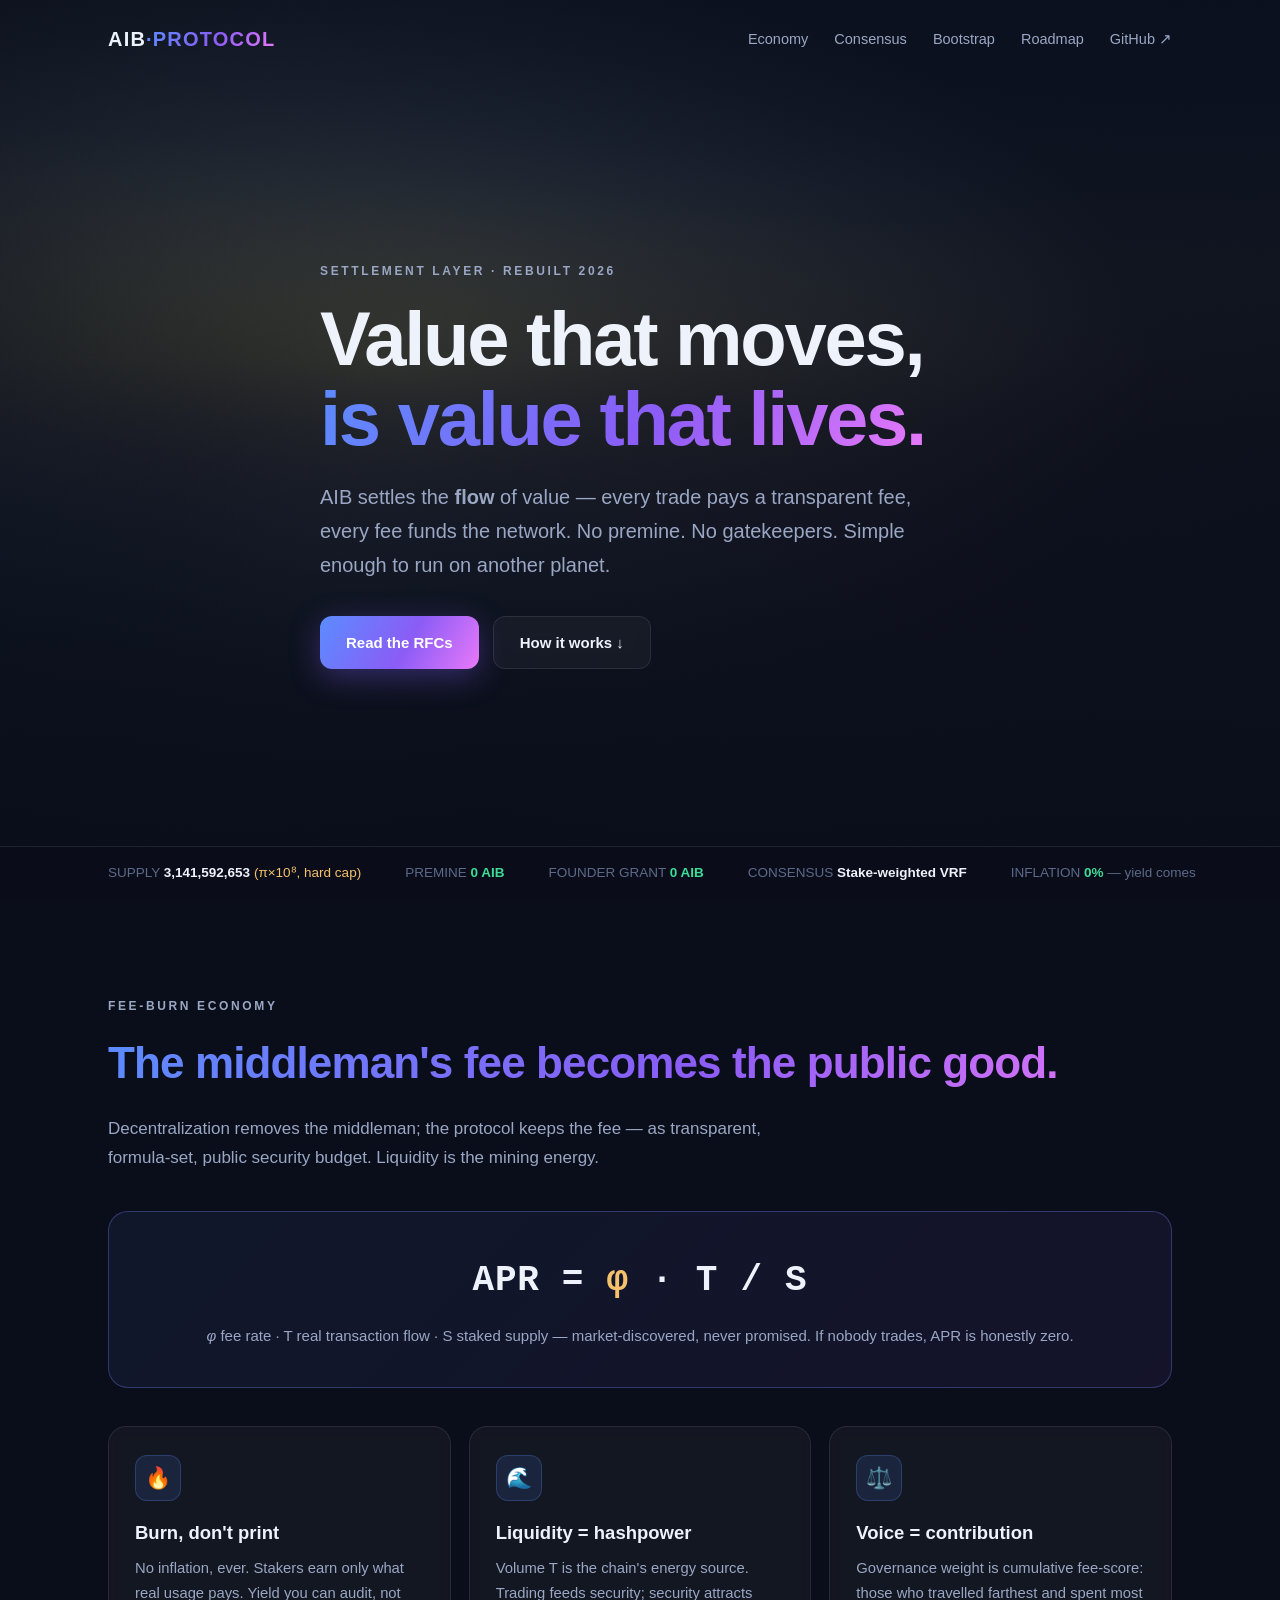
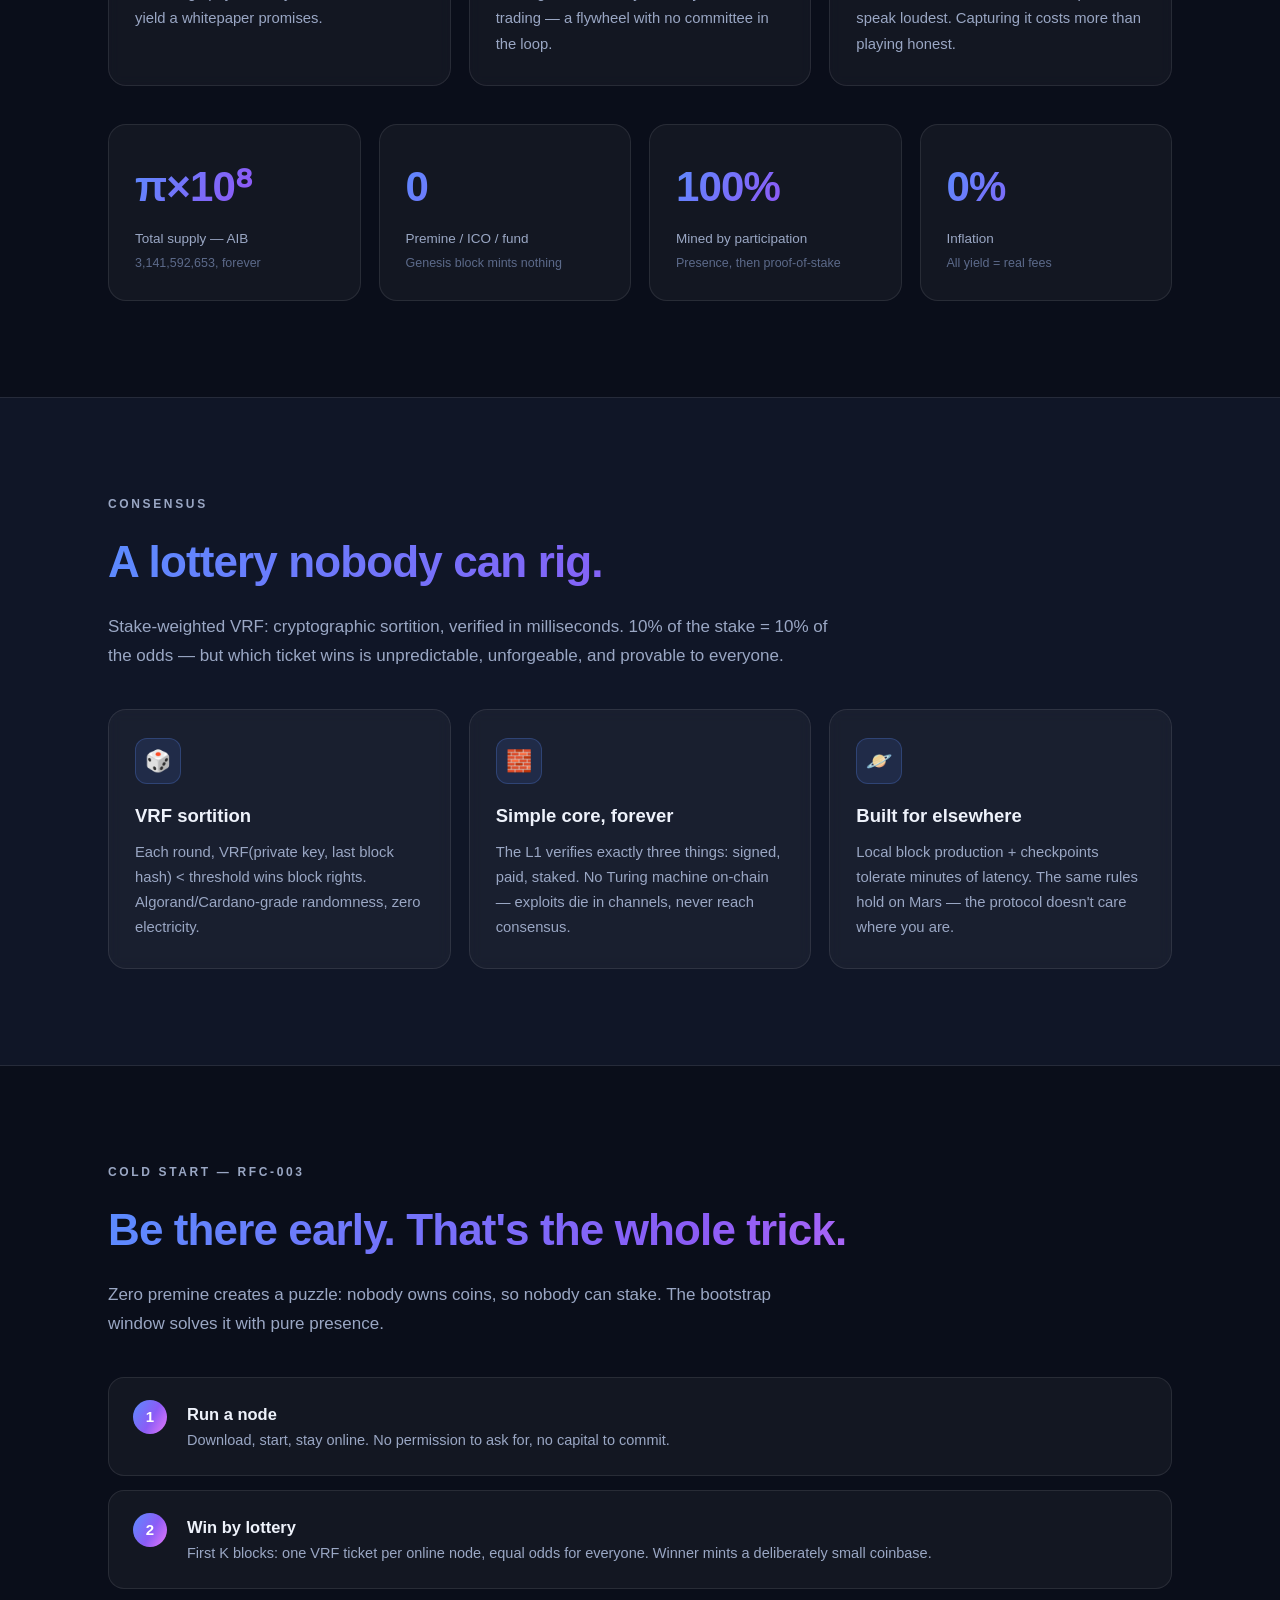
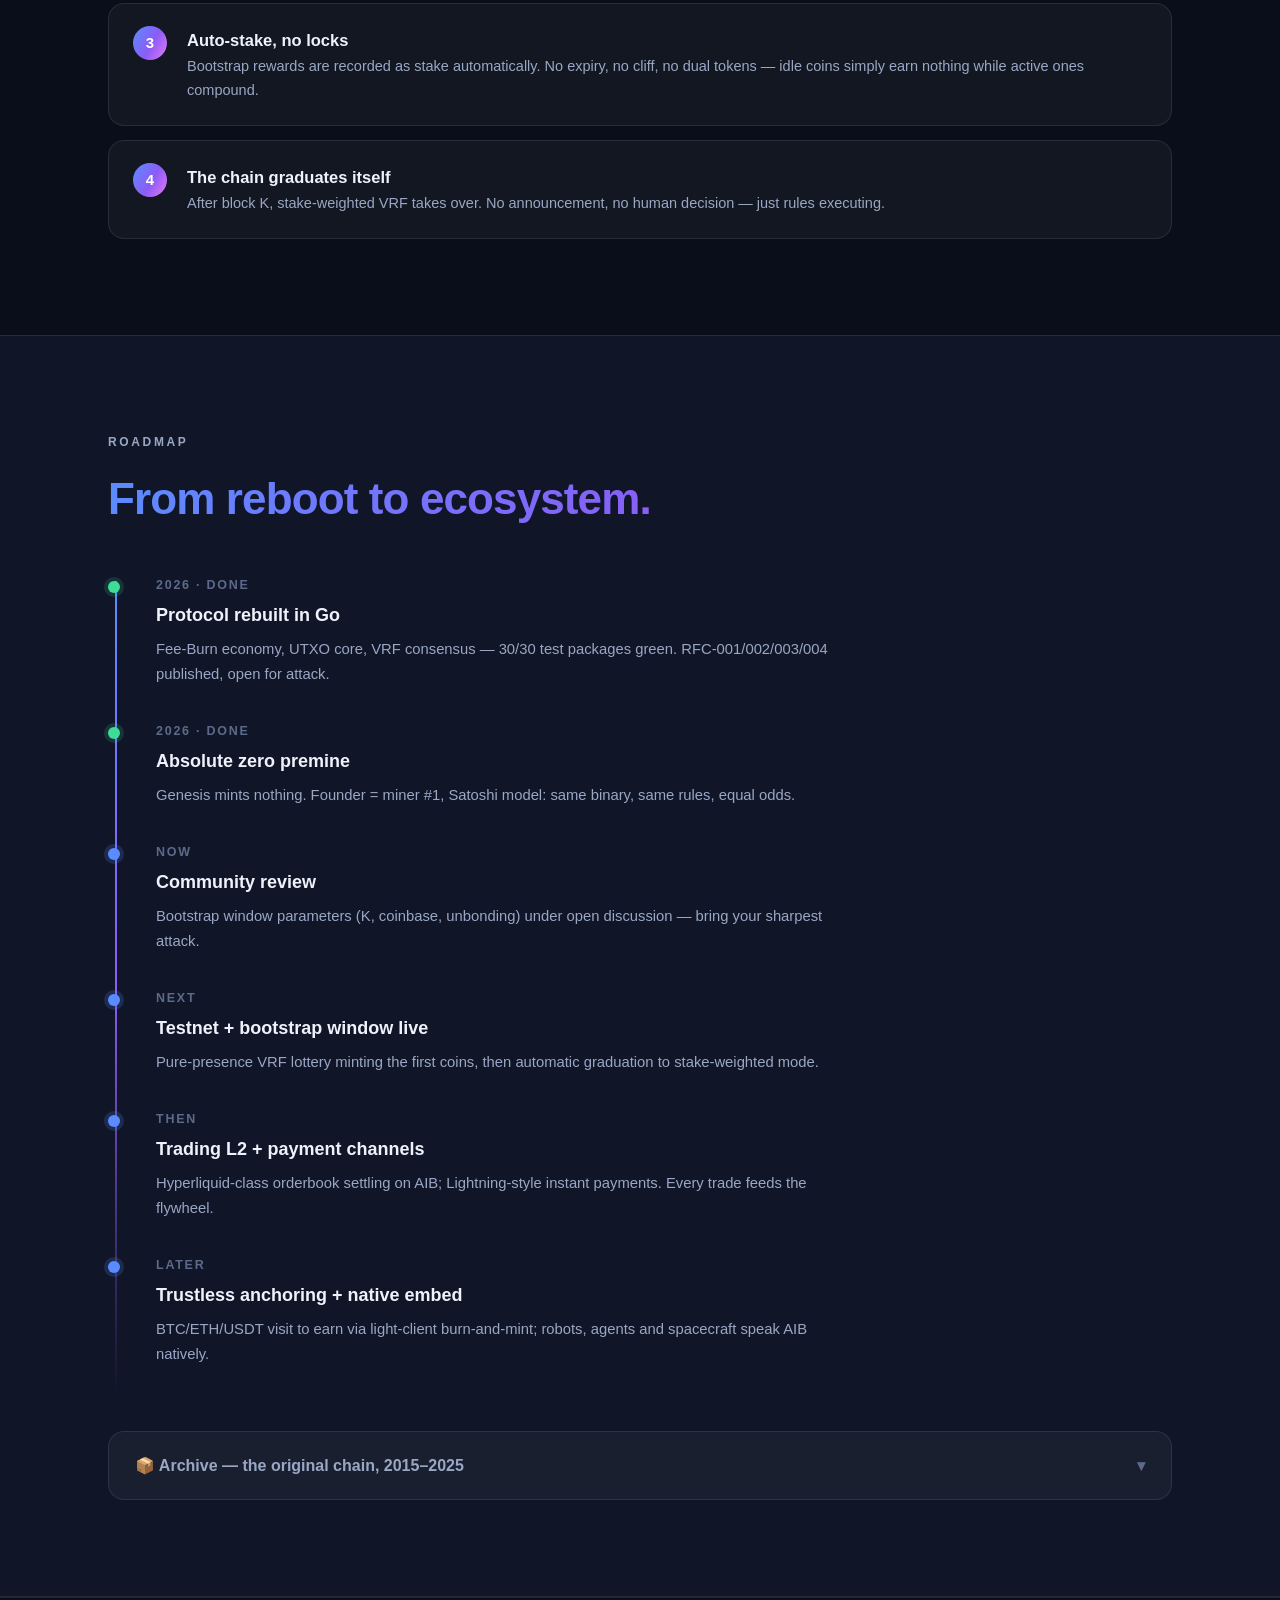
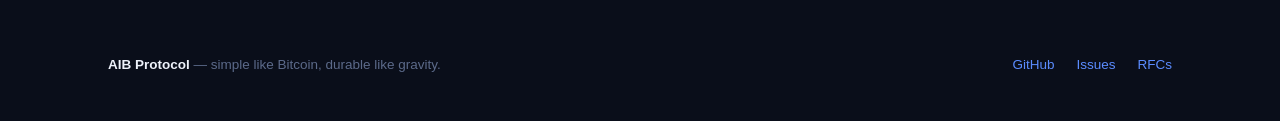
==== commit 15f7216d: "Complete redesign: dark gradient landing for new AIB. Old chain fully archived (collapsed details bl" ====
--- a/index.html
+++ b/index.html
@@ -1,479 +1,251 @@
 <!DOCTYPE HTML>
-<!--
-	Atmosphere by Pixelarity
-	pixelarity.com | hello@pixelarity.com
-	License: pixelarity.com/license
--->
-<html>
-	<head>
-		<title>AIB Protocol — Fee-Burn Settlement Layer</title>
-		<meta charset="utf-8" />
-		<meta name="viewport" content="width=device-width, initial-scale=1" />
-		<!--[if lte IE 8]><script src="assets/js/ie/html5shiv.js"></script><![endif]-->
-		<link rel="stylesheet" href="assets/css/main.css" />
-		<!--[if lte IE 9]><link rel="stylesheet" href="assets/css/ie9.css" /><![endif]-->
-		<!--[if lte IE 8]><link rel="stylesheet" href="assets/css/ie8.css" /><![endif]-->
-		<link rel="stylesheet" href="https://use.fontawesome.com/releases/v5.0.13/css/all.css" integrity="sha384-DNOHZ68U8hZfKXOrtjWvjxusGo9WQnrNx2sqG0tfsghAvtVlRW3tvkXWZh58N9jp" crossorigin="anonymous">
-		<link rel="shortcut icon" type="image/x-icon" href="images/logo.ico">
-	</head>
-	<body>
-
-		<!-- Page wrapper -->
-			<div id="page-wrapper">
-
-				<!-- Header -->
-					<header id="header" class="alt">
-						<span class="logo"><a href="index.html">AIB</a> <span>Community</span></span>
-						<a href="#menu">Menu</a>
-						
-
-					</header>
-
-					<section id = "banner">
-						<video loop muted autoplay poster="img/videoframe.jpg" class="fullscreen-bg__video">
-							<source src="images/What is Bitcoin.mp4" type="video/mp4">
-						</video>
-							<div class="inner">
-								<p><img src="images/AIB_logo.png"></p>
-								<h1>A<span style="font-size: 60%">dvanced</span> I<span style="font-size: 60%">ntegrated</span> B<span style="font-size: 60%">lockchains</span></h1>
-								<p>A settlement layer for the flow of value — decentralized, fee-burned, mineable by presence</p>
-								<ul class="actions">
-									<li><a href="#roadmap" class="button big special scrolly">Get Started</a></li>
-								</ul>
-							</div>
-						</section>
-					</section>
-				<!-- Nav -->
-					<nav id="menu">
-						<div class="inner">
-							<h2>Menu</h2>
-							<ul class="links">
-								<li><a href="index.html">Home</a></li>
-								<li><a href="#roadmap">Roadmap</a></li>
-									<li><a href="#archive">Archive</a></li>
-								<li><a href="#about">About Us</a></li>
-								<li><a href="#specification">Specification</a></li>
-								<li><a href="#stats">STATS</a></li>
-								<li><a href="#resource">Resource</a></li>
-								<li><a href="#footer">Contact Us</a></li>
-							</ul>
-							<a class="close">Close</a>
-						</div>
-					</nav>
-
-				<!-- Banner -->
-
-				<!--
-					<section id="banner">
-						<video loop muted autoplay poster="img/videoframe.jpg" class="fullscreen-bg__video">
-							<source src="images/What is Bitcoin.mp4" type="video/mp4">
-						</video>
-						<div class="inner">
-							<p><img src="images/AIB_logo.png"></p>
-							<h1>A<span style="font-size: 60%">dvanced</span> I<span style="font-size: 60%">ntegrated</span> B<span style="font-size: 60%">lockchains</span></h1>
-							<p>We build values by blockchain projects</p>
-							<ul class="actions">
-								<li><a href="#roadmap" class="button big special scrolly">Get Started</a></li>
-							</ul>
-						</div>
-					</section>
-					-->
-
-				<!-- Roadmap -->
-					<section id="roadmap" class="wrapper style2 alt">
-						<div class="inner">
-							<header class="major">
-								<p>Roadmap</p>
-								<h2>Our story starting from 2015</h2>
-							</header>
-							<section class="timeline">
-								<section>
-									<header>
-										<p>2015</p>
-										<h4>Original AIB chain</h4>
-									</header>
-									<span class="image"><img src="images/roadmap/rm01.png" alt=""></span>
-									<div class="content">
-										<p>Advanced Integrated Blockchains launched as a Bitcoin-fork (scrypt + AuxPoW merge mining). The original chain and its exchanges are long gone — we keep this entry only as history.</p>
-									</div>
-								</section>
-								<section>
-									<header>
-										<p>2026</p>
-										<h4>Reborn: Fee-Burn Economy</h4>
-									</header>
-									<span class="image"><img src="images/roadmap/rm02.png" alt=""></span>
-									<div class="content">
-										<p>AIB is rebuilt from scratch in Go as a pure economic-validation chain: no premine, no founder grant, no admin keys. Staking APR = &phi;&middot;T/S — set by real transaction flow, never by promise. (RFC-002)</p>
-										<ul class="actions">
-											<li><a target="_blank" href="https://github.com/aib-protocol/aib" class="button">Source</a></li>
-										</ul>
-									</div>
-								</section>
-								<section>
-									<header>
-										<p>2026</p>
-										<h4>Bootstrap Window</h4>
-									</header>
-									<span class="image"><img src="images/roadmap/rm03.png" alt=""></span>
-									<div class="content">
-										<p>The first K blocks are minted by presence, not by stake: pure VRF lottery, one ticket per online node, zero permission. Then the chain switches itself to stake-weighted VRF — automatically. (RFC-003)</p>
-										<ul class="actions">
-											<li><a target="_blank" href="https://github.com/aib-protocol/aib/issues/2" class="button">Discussion</a></li>
-										</ul>
-									</div>
-								</section>
-								<section>
-									<header>
-										<p>Next</p>
-										<h4>Ecosystem: L2 &amp; payments</h4>
-									</header>
-									<span class="image"><img src="images/roadmap/rm04.png" alt=""></span>
-									<div class="content">
-										<p>High-speed trading L2, Lightning-style payment channels, trustless BTC/ETH/USDT anchoring, and native embeddability for robots and deep-space agents. The L1 stays minimal forever. (RFC-004)</p>
-									</div>
-								</section>
-							</section>
-						</div>
-					</section>
-
-									<!-- Archive -->
-						<section id="archive" class="wrapper style2">
-							<div class="inner">
-								<header class="major">
-									<p>Archive</p>
-									<h2>History 2015 &ndash; 2025 (original chain)</h2>
-								</header>
-								<p>The first AIB chain ran as a Bitcoin fork (scrypt + AuxPoW) from 2015 until its exchanges and services wound down. It is preserved here as history &mdash; the current AIB protocol shares the name and the spirit, nothing else.</p>
-								<details>
-									<summary style="cursor:pointer;font-weight:600">View full timeline (2015&ndash;2025)</summary>
-									<section class="timeline">
-										<section>
-											<header><p>2015 April</p><h4>AIB Launch</h4></header>
-											<div class="content"><p>Advanced Integrated Blockchains launches as a Bitcoin-fork chain (scrypt PoW).</p></div>
-										</section>
-										<section>
-											<header><p>2016 March</p><h4>Listing on YoBit</h4></header>
-											<div class="content"><p>Abandoned since 2018 (wrong chain, don't use).</p></div>
-										</section>
-										<section>
-											<header><p>2017 December</p><h4>Core Upgrade</h4></header>
-											<div class="content"><p>Upgrade to Bitcoin Core 13 / protocol 70015. Semi-merge mining disabled; thanks to @Zpool.ca whose merged hashpower secured the network.</p></div>
-										</section>
-										<section>
-											<header><p>2018 January</p><h4>TradeSatoshi listing</h4></header>
-											<div class="content"></div>
-										</section>
-										<section>
-											<header><p>2018 March</p><h4>SegWit tests</h4></header>
-											<div class="content"><p>SegWit network experiments for rapid small payments.</p></div>
-										</section>
-										<section>
-											<header><p>2018 November</p><h4>AIB.Cash</h4></header>
-											<div class="content"></div>
-										</section>
-										<section>
-											<header><p>2019 January</p><h4>STEX listing</h4></header>
-											<div class="content"></div>
-										</section>
-										<section>
-											<header><p>2020 January</p><h4>TxBit listing</h4></header>
-											<div class="content"><p>The last active listing; the original chain went dormant afterwards.</p></div>
-										</section>
-									</section>
-								</details>
-							</div>
-						</section>
-
-					<!-- About Us -->
-					<section id="about" class="wrapper style1 special">
-						<div class="inner">
-							<header class="major alt">
-								<h1>About Us</h1>
-							</header>
-							<section class="posts">
-								<article>
-									<div class="content">
-										<p></p>
-										<p>Decentralization removes the middleman — and the AIB protocol collects the middleman&rsquo;s fee as public security budget. Every trade pays a fee (&phi;); fees flow to stakers; stakers secure the network. The chain itself does exactly three things: verify signatures, collect fees, and weigh stake. Everything complex — smart contracts, AI agents, DeFi — lives outside the chain and settles onto it. An exploit destroys one channel; it can never reach consensus. AIB aims to be as simple as Bitcoin, as flexible as the ecosystem built on top of it, and durable enough to run on another planet.</p>
-										<p></p>
-									</div>
-								</article>
-							</section>
-						</div>
-					</section>
-				<!-- Specification -->
-					<section id="specification" class="wrapper style2">
-						<div class="inner">
-							<header class="major">
-								<h1>Specification</h1>
-							</header>
-		
-							<section class="spotlights">
-								<article>
-									<header class="major">
-										<p class="fa fa-university fa-4x"></p>										
-										<h2>Distribution</h2>
-									</header>
-									<ul>
-										<li>Total: 31,415,926,535.89793238 AIB</li>
-										<li>Premined: 31,410,926,535.89793238 AIB</li>
-										<li>Mineable: 5,000,000 AIB</li>		
-										<li>Circulation:  <a href="https://block.aib.one/ext/getmoneysupply"> https://block.aib.one/ext/getmoneysupply </a></li>		​
-										<li>Blockchain Applications Fund: 29,400,000,000 AIB</li>		
-										<li>Development Foundation: 2,010,926,535.89793238 AIB</li>
-										<li>Current left: 1,988,262,988.96000004 AIB</li>
-										<li>Total used: 22,663,547 AIB</li>
-									</ul>
-								</article>
-								<article>
-									<header class="major">
-										<p class="fa fa-sitemap fa-4x"></p>										
-										<h2>Algo / Technology</h2>
-									</header>
-									<ul>
-										<li>Algo: sCrypt + AuxPoW Merge mining. Strong network protection with lower energy cost</li>
-										<li>GW + AGW Hashpower Adjustment</li>
-										<li>Dual value support</li>				​
-										<li>SegWit Ready</li>
-									</ul>
-								</article>
-								<article>
-									<header class="major">
-										<p class="fas fa-exchange-alt fa-4x"></p>
-										<h2>Exchange</h2>
-									</header>
-									<ul class="actions">
-										<li><a target="_blank" href="https://app.stex.com/en/trade/pair/ETH/AIB" class="button">STEX</a></li>
-									</ul>
-									<ul class="actions">
-										<li><a target="_blank" href="https://txbit.io/Trade/AIB/BTC" class="button">TxBit</a></li>
-									</ul>
-								</article>
-								<article>
-									<header class="major">
-										<p class="fa fa-book fa-4x"></p>
-										<h2>White Paper</h2>
-									</header>
-									<!--
-										<ul>
-										<li>Since there are so many projects with their awsome white papers.</li>
-										<li>We learn from them and support them by our community high value-able token</li>
-									</ul>
-									-->
-									
-									<ul class="actions">
-										<li><a target="_blank" href="https://raw.githubusercontent.com/aib-protocol/aib/main/docs/rfc/rfc-002-fee-burn-economy.md" class="button">Read RFC-002</a></li>
-									</ul>
-								</article>
-							</section>
-						</div>
-					</section>
-
-				<!-- STATS -->
-					<section id="stats" class="wrapper style1 special">
-						<div class="inner">
-							<header class="major alt">
-								<h1>STATS</h1>
-							</header>
-		
-							<ul class="features">
-								<li>
-									<span class="fa fa-briefcase fa-3x"></span>
-									<p></p>
-									<h2 id="number1" class="count1 count-timer">100%</h2>
-									<h4>Total supply (AIB)</h4>
-								</li>
-								<li>
-									<span class="fa fa-code fa-3x"></span>
-									<p></p>
-									<h2 id="number2" class="count2">3141592653</h2>
-									<h4>Genesis allocation (AIB)</h4>
-								</li>
-								<li>
-									<span class="fa fa-coffee fa-3x"></span>
-									<p></p>
-									<h2 id="number3"  class="count3">0</h2>
-									<h4>Consensus</h4>
-								</li>
-								<li>
-									<span class="fa fa-users fa-3x"></span>
-									<p></p>
-									<h2 id="number4" class="count4">0%</h2>
-									<h4>Premine / Founder grant</h4>
-								</li>
-							</ul>
-						</div>
-					</section>
-
-				<!-- Resource -->
-					<section id="resource" class="wrapper style2 special">
-						<div class="inner">
-							<header class="major">
-								<h1>Resource</h1>
-								<p></p>
-
-								<!--
-								<p>All resources help AIB to build a strong , secure, low cost, blockchain base ECO System to build other vauleable blockchain projects.</p>
-								-->
-								
-							</header>
-							<ul class="features">
-								<li>
-									<span class="fab fa-wpexplorer fa-3x"></span>
-									<p></p>
-									<h4>Explorer</h4>
-									<p>The blockchain explorer for AIB.</p>
-									<p class="actions">
-										<a target="_blank" href="https://block.aib.one" class="button">Link</a>
-									</p>
-								</li>
-								<li>
-									<span class="fas fa-wallet fa-3x"></span>
-									<p></p>
-									<h4>AIB Wallet</h4>
-									<p>​Create you first AIB wallet in a minute. </p>
-									<p class="actions">
-										<a target="_blank" href="https://aib.cash" class="button">Create</a>
-									</p>
-								</li>
-								<li>
-									<span class="fab fa-docker fa-3x"></span>
-									<p></p>
-									<h4>Full Node + Electrum Server</h4>
-									<p>You could build your AIB full node Electrum server for your mobile wallet by one-step command line under Ubuntu 16/17 system.</p>
-									<p class="actions">
-										<a target="_blank" href="https://github.com/iobond/aib-electrum-server" class="button">Link</a>
-									</p>
-								</li>
-								<li>
-									<span class="fab fa-docker fa-3x"></span>
-									<p></p>
-									<h4>Full Node + Explorer</h4>
-									<p>You could build your AIB full node with an Block Explorer.</p>
-									<p class="actions">
-										<a target="_blank" href="https://github.com/iobond/aib-explorer-docker" class="button">Link</a>
-									</p>
-								</li>
-								<li>
-									<span class="fab fa-github fa-3x"></span>
-									<p></p>
-									<h4>AIB Source Code</h4>
-									<p>Source code for AIB. Visit our GitHub.</p>
-									<p class="actions">
-										<a target="_blank" href="https://github.com/iobond/aib" class="button">Link</a>
-									</p>
-								</li>	
-								<li>
-									<span class="fab fa-windows fa-3x"></span>
-									<p></p>
-									<h4>Windows AIB Core Wallet</h4>
-									<p>AIB Core QT Wallet.</p>
-									<p class="actions">
-										<a target="_blank" href="https://github.com/iobond/aib/releases/tag/win64_5.13.3.15" class="button">Link</a>
-									</p>
-								</li>
-								<li>
-									<span class="fab fa-linux fa-3x"></span>
-									<p></p>
-									<h4>Linux AIB Core Wallet</h4>
-									<p>AIB Core Linux Wallet.</p>
-									<p class="actions">
-										<a target="_blank" href="https://github.com/iobond/aib/releases/download/v5.13.3.15/aib-5.13.3.14-linux64-bin.tar.gz" class="button">Link</a>
-									</p>
-								</li>	
-							</ul>
-						</div>
-					</section>
-
-
-				
-				<!-- Footer -->
-					<footer id="footer">
-						<div class="inner">
-							<ul class="contact">
-								<li class="icon fa-home">
-									<strong>Address</strong>
-									Vancouver, BC<br>Canada
-								</li>
-								<li class="icon fa-envelope">
-									<strong>Email</strong>
-									dev@aib.one
-								</li>
-								<li class="icon fa-globe">
-									<strong>Website</strong>
-									<a target="_blank" href="https://www.aib.one/" class="button">https://www.aib.one/</a>
-								</li>
-								<li class="icon fa-globe">
-									<strong>Discord</strong>
-									<a target="_blank" href="https://discord.gg/WGQaXhA" class="button">https://discord.gg/WGQaXhA</a>
-								</li>
-							</ul>
-							<form action="#" method="post" >
-								<div align="center">
-									<h4>Our Telegram</h4>
-									<p><img src="images/AIB_logo.png"></p>
-									<div>
-										<div style = 'float:left'>
-											<p>Chinese telegram group</p>
-											<p class="actions">
-												<a target="_blank" href="https://t.me/aibchina" class="button">Join</a>
-											</p>
-										</div>
-									</div>
-									<div>
-										<div style = 'float:right'>
-											<p>English telegram group</p>
-											<p class="actions">
-												<a target="_blank" href="https://t.me/aibone" class="button">Join</a>
-											</p>
-										</div>
-									</div>	
-								</div>
-							</form>
-						</div>
-									
-							<!--email-->
-
-								<!--
-								</form>
-							<form action="#" method="post">
-								<h4>Get in touch</h4>
-								<div class="field half first">
-									<label for="name">Name</label>
-									<input name="name" id="name" type="text" placeholder="Name">
-								</div>
-								<div class="field half">
-									<label for="email">Email</label>
-									<input name="email" id="email" type="email" placeholder="Email">
-								</div>
-								<div class="field">
-									<label for="message">Message</label>
-									<textarea name="message" id="message" rows="6" placeholder="Message"></textarea>
-								</div>
-								<ul class="actions">
-									<li><input value="Send Message" class="button big" type="submit"></li>
-								</ul>
-							</form>
-							</div>
-							-->
-						
-						<div class="copyright">
-							&copy; 2014-2021 AIB Foundation & Community. All rights reserved.
-						</div>
-					</footer>		
-			</div>
-
-			
-
-		<!-- Scripts -->
-			<script src="assets/js/jquery.min.js"></script>
-			<script src="assets/js/skel.min.js"></script>
-			<script src="assets/js/util.js"></script>
-			<script src="assets/js/jquery.scrollex.min.js"></script>
-			<script src="assets/js/jquery.scrolly.min.js"></script>
-			<!--[if lte IE 8]><script src="assets/js/ie/respond.min.js"></script><![endif]-->
-			<script src="assets/js/main.js"></script>
-
-	</body>
+<html lang="en">
+<head>
+<title>AIB — Fee-Burn Settlement Layer</title>
+<meta charset="utf-8">
+<meta name="viewport" content="width=device-width, initial-scale=1">
+<meta name="description" content="AIB is a settlement layer for the flow of value. Zero premine, stake-weighted VRF, fee-burn economics. Simple like Bitcoin, durable enough for another planet.">
+<style>
+:root{
+  --bg:#0a0e1a;--bg2:#101627;--card:rgba(255,255,255,.04);--line:rgba(255,255,255,.09);
+  --ink:#eef2fb;--sub:#9aa7c4;--dim:#5c6a8a;
+  --acc:#5b8cff;--acc2:#8b5cf6;--gold:#f5c26b;--ok:#3ddc97;
+  --grad:linear-gradient(120deg,#5b8cff,#8b5cf6 55%,#e879f9);
+}
+*{box-sizing:border-box;margin:0;padding:0}
+html{scroll-behavior:smooth}
+body{font-family:'Inter',-apple-system,'Segoe UI','Noto Sans SC',sans-serif;background:var(--bg);color:var(--ink);line-height:1.7;overflow-x:hidden}
+a{color:var(--acc);text-decoration:none}
+a:hover{text-decoration:none;opacity:.85}
+.wrap{max-width:1120px;margin:0 auto;padding:0 28px}
+.kicker{font-size:12px;letter-spacing:.22em;text-transform:uppercase;color:var(--sub);font-weight:600}
+h2.sec{font-size:clamp(28px,4vw,44px);font-weight:800;letter-spacing:-.02em;margin:10px 0 14px;background:var(--grad);-webkit-background-clip:text;background-clip:text;color:transparent}
+.lead{color:var(--sub);font-size:17px;max-width:720px}
+
+/* HERO */
+header.hero{position:relative;min-height:100vh;display:flex;align-items:center;overflow:hidden}
+.hero-video{position:absolute;inset:0;width:100%;height:100%;object-fit:cover;opacity:.42;filter:saturate(1.1)}
+.hero-veil{position:absolute;inset:0;background:
+  radial-gradient(ellipse 80% 60% at 30% 40%,rgba(10,14,26,.25),rgba(10,14,26,.88) 75%),
+  linear-gradient(180deg,rgba(10,14,26,.55),rgba(10,14,26,.25) 40%,var(--bg))}
+.hero-in{position:relative;z-index:2;padding:120px 0 90px}
+nav{position:absolute;top:0;left:0;right:0;z-index:10;padding:22px 0}
+nav .wrap{display:flex;align-items:center;gap:34px}
+.brand{font-weight:800;font-size:20px;letter-spacing:.06em;color:var(--ink)}
+.brand span{background:var(--grad);-webkit-background-clip:text;background-clip:text;color:transparent}
+nav .links{margin-left:auto;display:flex;gap:26px;font-size:14.5px;color:var(--sub)}
+nav .links a{color:var(--sub)} nav .links a:hover{color:var(--ink)}
+@media(max-width:760px){nav .links{display:none}}
+.hero h1{font-size:clamp(40px,7vw,76px);font-weight:850;letter-spacing:-.03em;line-height:1.06;margin:18px 0 20px}
+.hero h1 em{font-style:normal;background:var(--grad);-webkit-background-clip:text;background-clip:text;color:transparent}
+.hero p.tag{font-size:clamp(16px,2.2vw,20px);color:var(--sub);max-width:640px}
+.cta{display:flex;gap:14px;margin-top:34px;flex-wrap:wrap}
+.btn{display:inline-flex;align-items:center;gap:8px;padding:13px 26px;border-radius:12px;font-weight:600;font-size:15px;transition:.2s}
+.btn.pri{background:var(--grad);color:#fff;box-shadow:0 8px 30px rgba(123,92,246,.35)}
+.btn.pri:hover{transform:translateY(-2px);box-shadow:0 12px 38px rgba(123,92,246,.5)}
+.btn.gho{border:1px solid var(--line);color:var(--ink);background:var(--card);backdrop-filter:blur(8px)}
+.btn.gho:hover{border-color:var(--acc)}
+.ticker{position:absolute;bottom:0;left:0;right:0;z-index:3;border-top:1px solid var(--line);background:rgba(10,14,26,.6);backdrop-filter:blur(10px)}
+.ticker .wrap{display:flex;gap:44px;padding:15px 28px;font-size:13.5px;color:var(--dim);overflow-x:auto;white-space:nowrap}
+.ticker b{color:var(--ink);font-weight:700}
+.ticker .g{color:var(--ok)} .ticker .z{color:var(--gold)}
+
+/* SECTIONS */
+section.blk{padding:96px 0}
+section.blk.alt{background:var(--bg2);border-top:1px solid var(--line);border-bottom:1px solid var(--line)}
+.grid3{display:grid;grid-template-columns:repeat(auto-fit,minmax(280px,1fr));gap:18px;margin-top:38px}
+.card{background:var(--card);border:1px solid var(--line);border-radius:18px;padding:28px 26px;backdrop-filter:blur(6px);transition:.25s}
+.card:hover{border-color:rgba(123,140,255,.45);transform:translateY(-3px)}
+.card .ic{width:46px;height:46px;border-radius:12px;display:flex;align-items:center;justify-content:center;font-size:21px;background:rgba(91,140,255,.12);border:1px solid rgba(91,140,255,.25);margin-bottom:16px}
+.card h3{font-size:18.5px;font-weight:700;margin-bottom:8px}
+.card p{color:var(--sub);font-size:14.8px}
+
+/* numbers */
+.nums{display:grid;grid-template-columns:repeat(auto-fit,minmax(220px,1fr));gap:18px;margin-top:38px}
+.num{background:var(--card);border:1px solid var(--line);border-radius:18px;padding:26px}
+.num .v{font-size:clamp(30px,4vw,42px);font-weight:850;letter-spacing:-.02em;background:var(--grad);-webkit-background-clip:text;background-clip:text;color:transparent}
+.num .k{color:var(--sub);font-size:13.5px;margin-top:6px}
+.num .d{color:var(--dim);font-size:12.5px;margin-top:2px}
+
+/* formula */
+.formula{margin-top:38px;background:linear-gradient(135deg,rgba(91,140,255,.08),rgba(139,92,246,.08));border:1px solid rgba(123,140,255,.3);border-radius:20px;padding:38px 34px;text-align:center}
+.formula .f{font-family:'SF Mono',ui-monospace,Menlo,monospace;font-size:clamp(22px,4vw,36px);font-weight:700;letter-spacing:.02em}
+.formula .f i{color:var(--gold);font-style:normal}
+.formula p{color:var(--sub);margin-top:12px;font-size:15px}
+
+/* steps */
+.steps{margin-top:38px;display:grid;gap:14px}
+.step{display:flex;gap:20px;background:var(--card);border:1px solid var(--line);border-radius:16px;padding:22px 24px;align-items:flex-start}
+.step .n{flex:none;width:34px;height:34px;border-radius:50%;background:var(--grad);color:#fff;font-weight:800;display:flex;align-items:center;justify-content:center;font-size:15px}
+.step h3{font-size:16.5px;font-weight:700}
+.step p{color:var(--sub);font-size:14.5px}
+
+/* roadmap */
+.rm{margin-top:38px;position:relative;padding-left:26px}
+.rm::before{content:"";position:absolute;left:7px;top:6px;bottom:6px;width:2px;background:linear-gradient(180deg,var(--acc),var(--acc2),rgba(139,92,246,0))}
+.rm .it{position:relative;padding:0 0 34px 22px}
+.rm .it::before{content:"";position:absolute;left:-26px;top:6px;width:12px;height:12px;border-radius:50%;background:var(--acc);box-shadow:0 0 0 4px rgba(91,140,255,.18)}
+.rm .it.done::before{background:var(--ok);box-shadow:0 0 0 4px rgba(61,220,151,.15)}
+.rm .it .when{font-size:12.5px;letter-spacing:.14em;text-transform:uppercase;color:var(--dim);font-weight:700}
+.rm .it h3{font-size:18px;font-weight:750;margin:4px 0 6px}
+.rm .it p{color:var(--sub);font-size:14.8px;max-width:680px}
+
+/* archive */
+details.arch{margin-top:30px;border:1px solid var(--line);border-radius:16px;background:var(--card);overflow:hidden}
+details.arch summary{cursor:pointer;padding:20px 26px;font-weight:650;color:var(--sub);list-style:none;display:flex;align-items:center;gap:10px}
+details.arch summary::-webkit-details-marker{display:none}
+details.arch summary::after{content:"▾";margin-left:auto;color:var(--dim);transition:.2s}
+details.arch[open] summary::after{transform:rotate(180deg)}
+details.arch .bd{padding:6px 26px 24px;color:var(--sub);font-size:14.5px}
+details.arch .yr{display:grid;grid-template-columns:92px 1fr;gap:8px 18px;margin-top:4px}
+details.arch .yr b{color:var(--ink);font-weight:600;font-size:14px}
+details.arch .yr span{font-size:14px;color:var(--dim)}
+
+footer{padding:56px 0 44px;border-top:1px solid var(--line)}
+footer .wrap{display:flex;flex-wrap:wrap;gap:26px;align-items:center;color:var(--dim);font-size:13.5px}
+footer .fl{margin-left:auto;display:flex;gap:22px}
+</style>
+</head>
+<body>
+
+<!-- ============ HERO (video) ============ -->
+<header class="hero" id="top">
+  <!--
+    HERO VIDEO — replace this single src when the real AIB film is found.
+    Placeholder uses images/What is Bitcoin.mp4 (3MB, loop+muted+autoplay).
+  -->
+  <video class="hero-video" loop muted autoplay playsinline poster="images/banner.jpg">
+    <source src="images/What is Bitcoin.mp4" type="video/mp4">
+  </video>
+  <div class="hero-veil"></div>
+  <nav>
+    <div class="wrap">
+      <a class="brand" href="#top">AIB<span>·PROTOCOL</span></a>
+      <div class="links">
+        <a href="#economy">Economy</a>
+        <a href="#consensus">Consensus</a>
+        <a href="#bootstrap">Bootstrap</a>
+        <a href="#roadmap">Roadmap</a>
+        <a href="https://github.com/aib-protocol/aib" target="_blank">GitHub ↗</a>
+      </div>
+    </div>
+  </nav>
+  <div class="wrap hero-in">
+    <div class="kicker">Settlement layer · Rebuilt 2026</div>
+    <h1>Value that moves,<br><em>is value that lives.</em></h1>
+    <p class="tag">AIB settles the <b>flow</b> of value — every trade pays a transparent fee, every fee funds the network. No premine. No gatekeepers. Simple enough to run on another planet.</p>
+    <div class="cta">
+      <a class="btn pri" href="https://github.com/aib-protocol/aib" target="_blank">Read the RFCs</a>
+      <a class="btn gho" href="#economy">How it works ↓</a>
+    </div>
+  </div>
+  <div class="ticker">
+    <div class="wrap">
+      <span>SUPPLY <b>3,141,592,653</b> <span class="z">(π×10⁸, hard cap)</span></span>
+      <span>PREMINE <b class="g">0 AIB</b></span>
+      <span>FOUNDER GRANT <b class="g">0 AIB</b></span>
+      <span>CONSENSUS <b>Stake-weighted VRF</b></span>
+      <span>INFLATION <b class="g">0%</b> — yield comes only from real fees</span>
+    </div>
+  </div>
+</header>
+
+<!-- ============ ECONOMY ============ -->
+<section class="blk" id="economy">
+  <div class="wrap">
+    <div class="kicker">Fee-Burn Economy</div>
+    <h2 class="sec">The middleman's fee becomes the public good.</h2>
+    <p class="lead">Decentralization removes the middleman; the protocol keeps the fee — as transparent, formula-set, public security budget. Liquidity is the mining energy.</p>
+    <div class="formula">
+      <div class="f">APR = <i>φ</i> · T / S</div>
+      <p><i>φ</i> fee rate · T real transaction flow · S staked supply — market-discovered, never promised. If nobody trades, APR is honestly zero.</p>
+    </div>
+    <div class="grid3">
+      <div class="card"><div class="ic">🔥</div><h3>Burn, don't print</h3><p>No inflation, ever. Stakers earn only what real usage pays. Yield you can audit, not yield a whitepaper promises.</p></div>
+      <div class="card"><div class="ic">🌊</div><h3>Liquidity = hashpower</h3><p>Volume T is the chain's energy source. Trading feeds security; security attracts trading — a flywheel with no committee in the loop.</p></div>
+      <div class="card"><div class="ic">⚖️</div><h3>Voice = contribution</h3><p>Governance weight is cumulative fee-score: those who travelled farthest and spent most speak loudest. Capturing it costs more than playing honest.</p></div>
+    </div>
+    <div class="nums">
+      <div class="num"><div class="v">π×10⁸</div><div class="k">Total supply — AIB</div><div class="d">3,141,592,653, forever</div></div>
+      <div class="num"><div class="v">0</div><div class="k">Premine / ICO / fund</div><div class="d">Genesis block mints nothing</div></div>
+      <div class="num"><div class="v">100%</div><div class="k">Mined by participation</div><div class="d">Presence, then proof-of-stake</div></div>
+      <div class="num"><div class="v">0%</div><div class="k">Inflation</div><div class="d">All yield = real fees</div></div>
+    </div>
+  </div>
+</section>
+
+<!-- ============ CONSENSUS ============ -->
+<section class="blk alt" id="consensus">
+  <div class="wrap">
+    <div class="kicker">Consensus</div>
+    <h2 class="sec">A lottery nobody can rig.</h2>
+    <p class="lead">Stake-weighted VRF: cryptographic sortition, verified in milliseconds. 10% of the stake = 10% of the odds — but which ticket wins is unpredictable, unforgeable, and provable to everyone.</p>
+    <div class="grid3">
+      <div class="card"><div class="ic">🎲</div><h3>VRF sortition</h3><p>Each round, VRF(private key, last block hash) &lt; threshold wins block rights. Algorand/Cardano-grade randomness, zero electricity.</p></div>
+      <div class="card"><div class="ic">🧱</div><h3>Simple core, forever</h3><p>The L1 verifies exactly three things: signed, paid, staked. No Turing machine on-chain — exploits die in channels, never reach consensus.</p></div>
+      <div class="card"><div class="ic">🪐</div><h3>Built for elsewhere</h3><p>Local block production + checkpoints tolerate minutes of latency. The same rules hold on Mars — the protocol doesn't care where you are.</p></div>
+    </div>
+  </div>
+</section>
+
+<!-- ============ BOOTSTRAP ============ -->
+<section class="blk" id="bootstrap">
+  <div class="wrap">
+    <div class="kicker">Cold start — RFC-003</div>
+    <h2 class="sec">Be there early. That's the whole trick.</h2>
+    <p class="lead">Zero premine creates a puzzle: nobody owns coins, so nobody can stake. The bootstrap window solves it with pure presence.</p>
+    <div class="steps">
+      <div class="step"><div class="n">1</div><div><h3>Run a node</h3><p>Download, start, stay online. No permission to ask for, no capital to commit.</p></div></div>
+      <div class="step"><div class="n">2</div><div><h3>Win by lottery</h3><p>First K blocks: one VRF ticket per online node, equal odds for everyone. Winner mints a deliberately small coinbase.</p></div></div>
+      <div class="step"><div class="n">3</div><div><h3>Auto-stake, no locks</h3><p>Bootstrap rewards are recorded as stake automatically. No expiry, no cliff, no dual tokens — idle coins simply earn nothing while active ones compound.</p></div></div>
+      <div class="step"><div class="n">4</div><div><h3>The chain graduates itself</h3><p>After block K, stake-weighted VRF takes over. No announcement, no human decision — just rules executing.</p></div></div>
+    </div>
+  </div>
+</section>
+
+<!-- ============ ROADMAP ============ -->
+<section class="blk alt" id="roadmap">
+  <div class="wrap">
+    <div class="kicker">Roadmap</div>
+    <h2 class="sec">From reboot to ecosystem.</h2>
+    <div class="rm">
+      <div class="it done"><div class="when">2026 · Done</div><h3>Protocol rebuilt in Go</h3><p>Fee-Burn economy, UTXO core, VRF consensus — 30/30 test packages green. RFC-001/002/003/004 published, open for attack.</p></div>
+      <div class="it done"><div class="when">2026 · Done</div><h3>Absolute zero premine</h3><p>Genesis mints nothing. Founder = miner #1, Satoshi model: same binary, same rules, equal odds.</p></div>
+      <div class="it"><div class="when">Now</div><h3>Community review</h3><p>Bootstrap window parameters (K, coinbase, unbonding) under open discussion — bring your sharpest attack.</p></div>
+      <div class="it"><div class="when">Next</div><h3>Testnet + bootstrap window live</h3><p>Pure-presence VRF lottery minting the first coins, then automatic graduation to stake-weighted mode.</p></div>
+      <div class="it"><div class="when">Then</div><h3>Trading L2 + payment channels</h3><p>Hyperliquid-class orderbook settling on AIB; Lightning-style instant payments. Every trade feeds the flywheel.</p></div>
+      <div class="it"><div class="when">Later</div><h3>Trustless anchoring + native embed</h3><p>BTC/ETH/USDT visit to earn via light-client burn-and-mint; robots, agents and spacecraft speak AIB natively.</p></div>
+    </div>
+    <details class="arch">
+      <summary>📦 Archive — the original chain, 2015–2025</summary>
+      <div class="bd">
+        <p style="margin-bottom:12px">The first AIB (2015) was a Bitcoin-fork with scrypt + AuxPoW merge mining. Its exchanges and services are long gone. The current protocol shares the name and the decentralization spirit — nothing else. Full history:</p>
+        <div class="yr">
+          <b>2015 Apr</b><span>Chain launch (scrypt PoW Bitcoin fork)</span>
+          <b>2016 Mar</b><span>YoBit listing (abandoned 2018)</span>
+          <b>2017 Dec</b><span>Bitcoin Core 13 / protocol 70015 upgrade; @Zpool.ca merge-mining support</span>
+          <b>2018 Jan</b><span>TradeSatoshi listing</span>
+          <b>2018 Mar</b><span>SegWit experiments</span>
+          <b>2018 Nov</b><span>AIB.Cash</span>
+          <b>2019 Jan</b><span>STEX listing</span>
+          <b>2020 Jan</b><span>TxBit listing — chain went dormant afterwards</span>
+        </div>
+      </div>
+    </details>
+  </div>
+</section>
+
+<!-- ============ FOOTER ============ -->
+<footer>
+  <div class="wrap">
+    <span><b style="color:var(--ink)">AIB Protocol</b> — simple like Bitcoin, durable like gravity.</span>
+    <div class="fl">
+      <a href="https://github.com/aib-protocol/aib" target="_blank">GitHub</a>
+      <a href="https://github.com/aib-protocol/aib/issues" target="_blank">Issues</a>
+      <a href="https://github.com/aib-protocol/aib/tree/main/docs/rfc" target="_blank">RFCs</a>
+    </div>
+  </div>
+</footer>
+
+</body>
 </html>
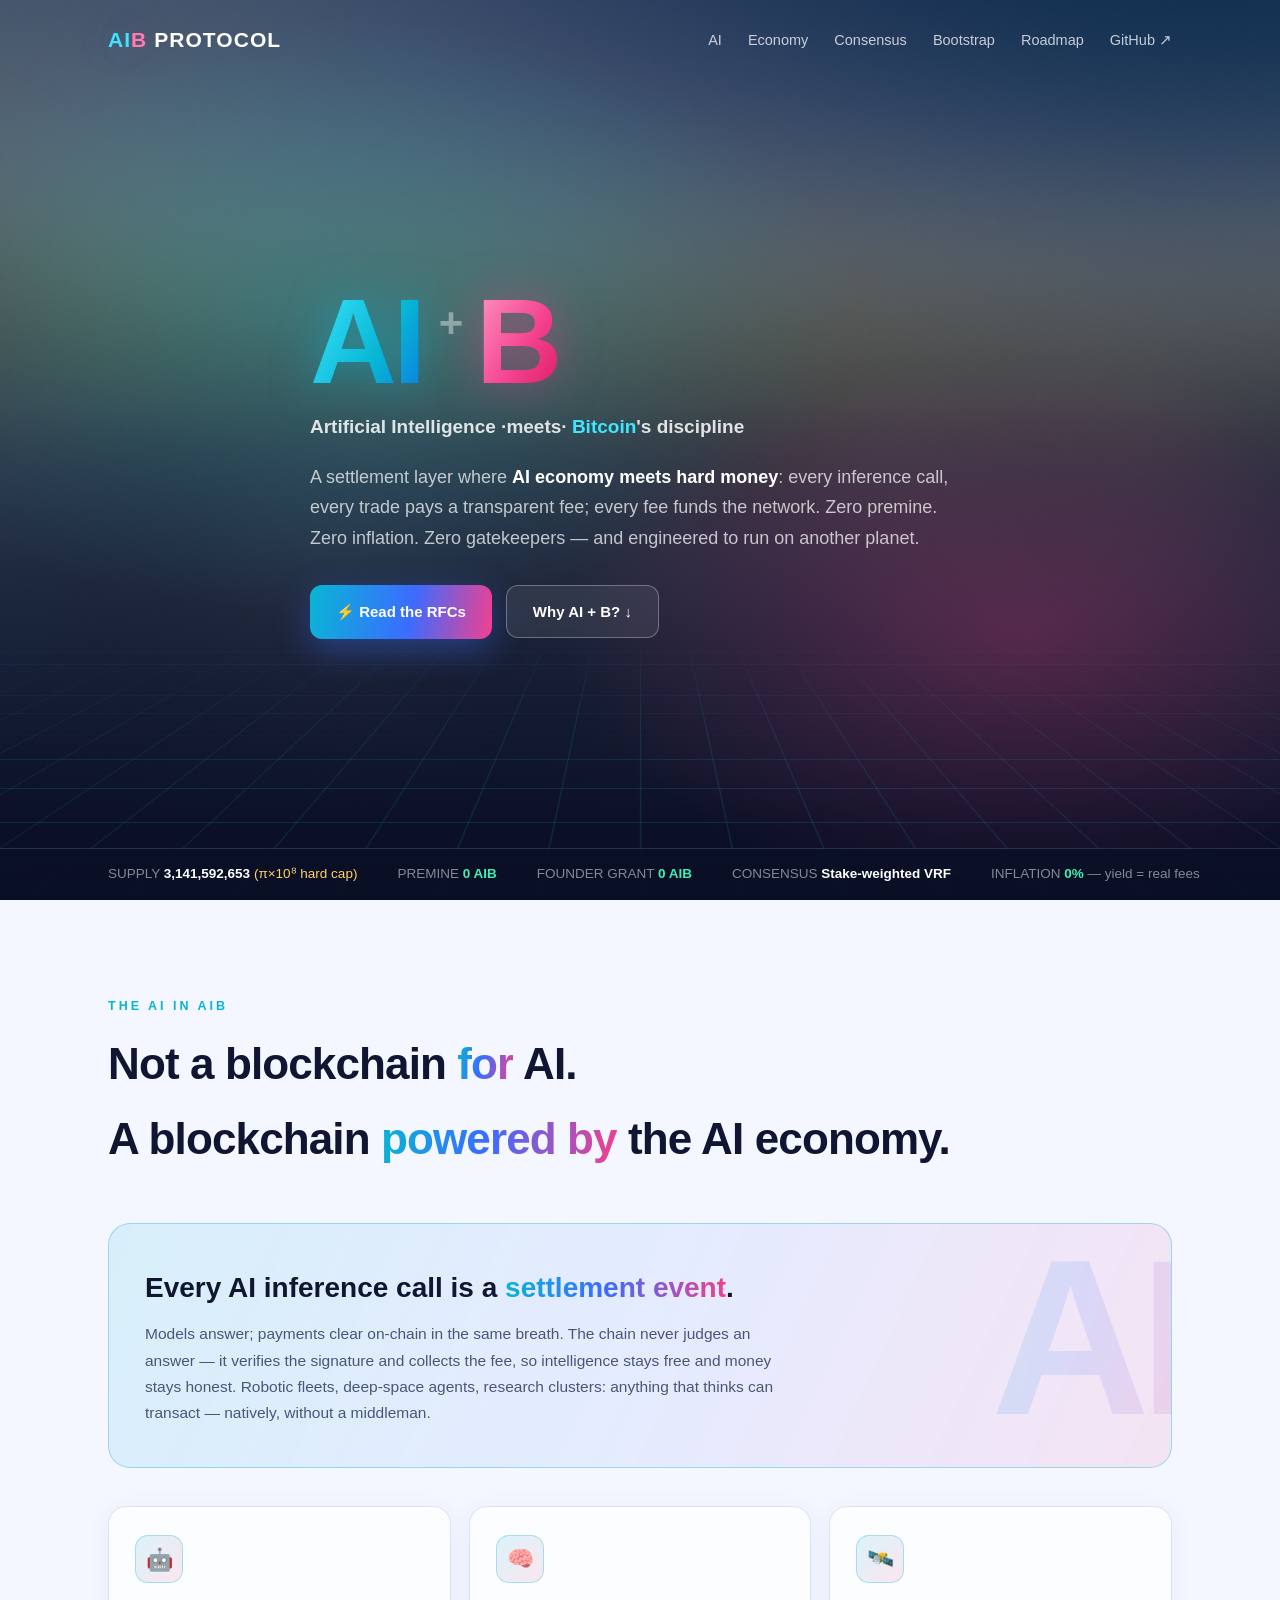
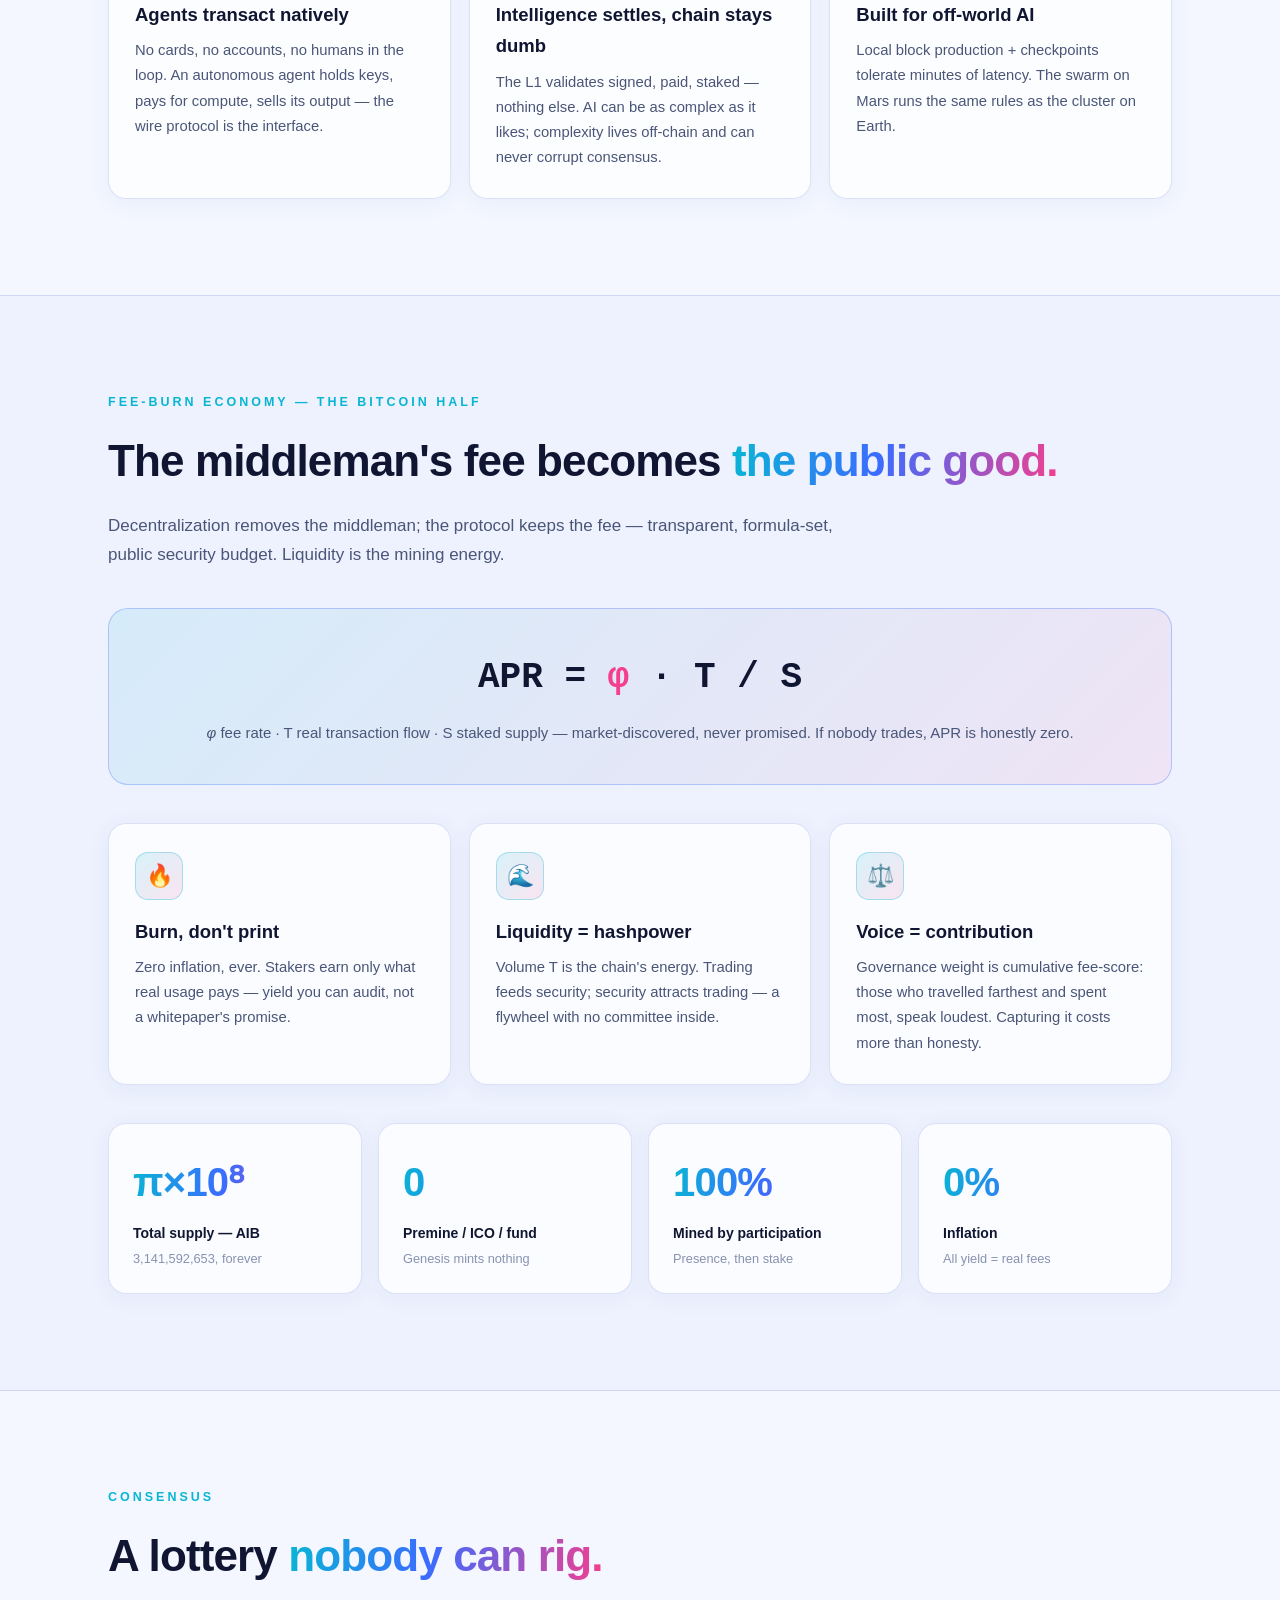
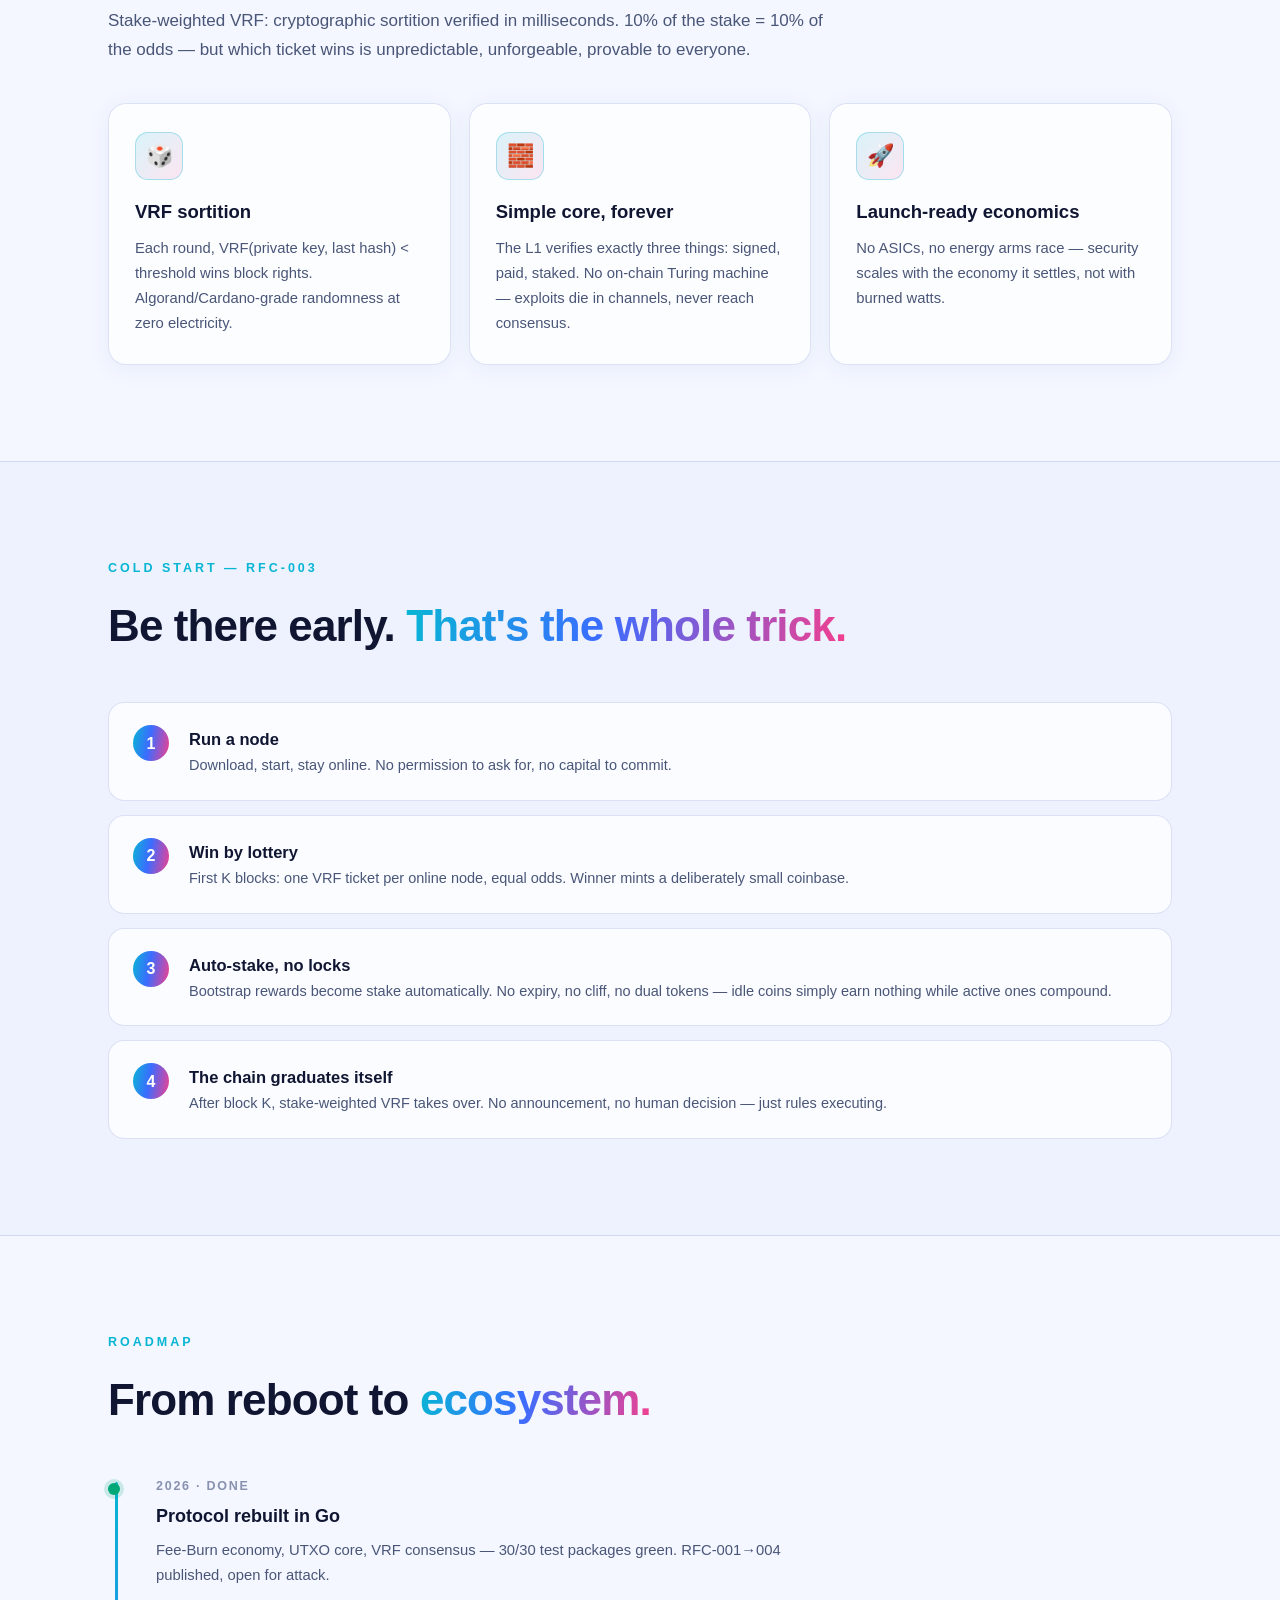
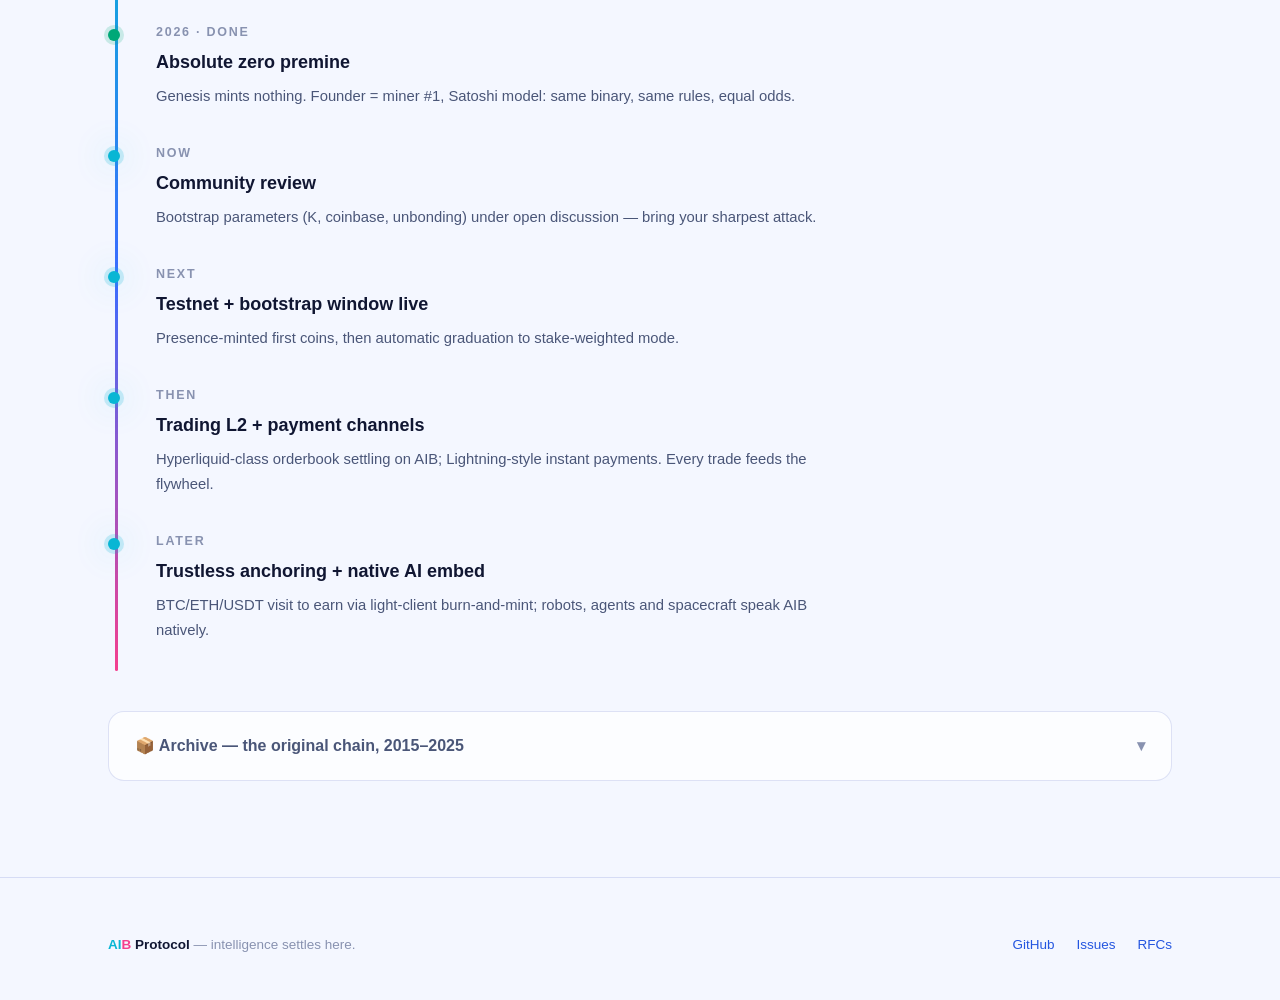
==== commit 6fc654d0: "Bright cyberpunk redesign: light body + neon hero, AI+B fusion logo (cyan AI / magenta B), new AI se" ====
--- a/index.html
+++ b/index.html
@@ -1,104 +1,128 @@
 <!DOCTYPE HTML>
 <html lang="en">
 <head>
-<title>AIB — Fee-Burn Settlement Layer</title>
+<title>AIB — AI-Built Settlement Layer</title>
 <meta charset="utf-8">
 <meta name="viewport" content="width=device-width, initial-scale=1">
-<meta name="description" content="AIB is a settlement layer for the flow of value. Zero premine, stake-weighted VRF, fee-burn economics. Simple like Bitcoin, durable enough for another planet.">
+<meta name="description" content="AIB = AI + Bitcoin. A bright, fast settlement layer for the flow of value. Zero premine, stake-weighted VRF, fee-burn economics.">
 <style>
 :root{
-  --bg:#0a0e1a;--bg2:#101627;--card:rgba(255,255,255,.04);--line:rgba(255,255,255,.09);
-  --ink:#eef2fb;--sub:#9aa7c4;--dim:#5c6a8a;
-  --acc:#5b8cff;--acc2:#8b5cf6;--gold:#f5c26b;--ok:#3ddc97;
-  --grad:linear-gradient(120deg,#5b8cff,#8b5cf6 55%,#e879f9);
+  --bg:#f4f7ff;--bg2:#eef2fe;--card:rgba(255,255,255,.72);--line:rgba(30,60,180,.14);
+  --ink:#101632;--sub:#4a5678;--dim:#8892b0;
+  --ai:#08b6d4;--bt:#f43f8e;--gold:#e8930c;--ok:#00a878;
+  --grad:linear-gradient(100deg,#08b6d4,#3b6cff 45%,#f43f8e);
+  --glowA:0 0 34px rgba(8,182,212,.45);--glowB:0 0 34px rgba(244,63,142,.4);
 }
 *{box-sizing:border-box;margin:0;padding:0}
 html{scroll-behavior:smooth}
 body{font-family:'Inter',-apple-system,'Segoe UI','Noto Sans SC',sans-serif;background:var(--bg);color:var(--ink);line-height:1.7;overflow-x:hidden}
-a{color:var(--acc);text-decoration:none}
-a:hover{text-decoration:none;opacity:.85}
+a{color:#2456e0;text-decoration:none}
 .wrap{max-width:1120px;margin:0 auto;padding:0 28px}
-.kicker{font-size:12px;letter-spacing:.22em;text-transform:uppercase;color:var(--sub);font-weight:600}
-h2.sec{font-size:clamp(28px,4vw,44px);font-weight:800;letter-spacing:-.02em;margin:10px 0 14px;background:var(--grad);-webkit-background-clip:text;background-clip:text;color:transparent}
-.lead{color:var(--sub);font-size:17px;max-width:720px}
-
-/* HERO */
-header.hero{position:relative;min-height:100vh;display:flex;align-items:center;overflow:hidden}
-.hero-video{position:absolute;inset:0;width:100%;height:100%;object-fit:cover;opacity:.42;filter:saturate(1.1)}
+.kicker{font-size:12.5px;letter-spacing:.24em;text-transform:uppercase;color:var(--ai);font-weight:800}
+h2.sec{font-size:clamp(28px,4vw,44px);font-weight:850;letter-spacing:-.02em;margin:10px 0 14px;color:var(--ink)}
+h2.sec em{font-style:normal;background:var(--grad);-webkit-background-clip:text;background-clip:text;color:transparent}
+.lead{color:var(--sub);font-size:17px;max-width:740px}
+
+/* ==== HERO ==== */
+header.hero{position:relative;min-height:100vh;display:flex;align-items:center;overflow:hidden;background:#0b1026}
+.hero-video{position:absolute;inset:0;width:100%;height:100%;object-fit:cover;opacity:.5}
 .hero-veil{position:absolute;inset:0;background:
-  radial-gradient(ellipse 80% 60% at 30% 40%,rgba(10,14,26,.25),rgba(10,14,26,.88) 75%),
-  linear-gradient(180deg,rgba(10,14,26,.55),rgba(10,14,26,.25) 40%,var(--bg))}
-.hero-in{position:relative;z-index:2;padding:120px 0 90px}
+  radial-gradient(ellipse 70% 55% at 25% 35%,rgba(8,182,212,.30),transparent 60%),
+  radial-gradient(ellipse 60% 50% at 80% 70%,rgba(244,63,142,.26),transparent 60%),
+  linear-gradient(180deg,rgba(11,16,38,.35),rgba(11,16,38,.15) 45%,#0b1026 92%)}
+/* grid horizon */
+.hero-grid{position:absolute;left:-20%;right:-20%;bottom:-6%;height:52%;
+  background-image:linear-gradient(rgba(8,182,212,.35) 1px,transparent 1px),linear-gradient(90deg,rgba(8,182,212,.3) 1px,transparent 1px);
+  background-size:64px 44px;transform:perspective(560px) rotateX(62deg);opacity:.5;
+  -webkit-mask-image:linear-gradient(180deg,transparent,#000 55%);mask-image:linear-gradient(180deg,transparent,#000 55%)}
+.hero-in{position:relative;z-index:2;padding:130px 0 110px}
 nav{position:absolute;top:0;left:0;right:0;z-index:10;padding:22px 0}
 nav .wrap{display:flex;align-items:center;gap:34px}
-.brand{font-weight:800;font-size:20px;letter-spacing:.06em;color:var(--ink)}
-.brand span{background:var(--grad);-webkit-background-clip:text;background-clip:text;color:transparent}
-nav .links{margin-left:auto;display:flex;gap:26px;font-size:14.5px;color:var(--sub)}
-nav .links a{color:var(--sub)} nav .links a:hover{color:var(--ink)}
+.brand{font-weight:900;font-size:21px;letter-spacing:.05em;color:#fff}
+.brand .ai{color:#3ee7ff;text-shadow:var(--glowA)}
+.brand .b{color:#ff7bb0;text-shadow:var(--glowB)}
+nav .links{margin-left:auto;display:flex;gap:26px;font-size:14.5px}
+nav .links a{color:rgba(255,255,255,.75)} nav .links a:hover{color:#fff}
 @media(max-width:760px){nav .links{display:none}}
-.hero h1{font-size:clamp(40px,7vw,76px);font-weight:850;letter-spacing:-.03em;line-height:1.06;margin:18px 0 20px}
-.hero h1 em{font-style:normal;background:var(--grad);-webkit-background-clip:text;background-clip:text;color:transparent}
-.hero p.tag{font-size:clamp(16px,2.2vw,20px);color:var(--sub);max-width:640px}
-.cta{display:flex;gap:14px;margin-top:34px;flex-wrap:wrap}
-.btn{display:inline-flex;align-items:center;gap:8px;padding:13px 26px;border-radius:12px;font-weight:600;font-size:15px;transition:.2s}
-.btn.pri{background:var(--grad);color:#fff;box-shadow:0 8px 30px rgba(123,92,246,.35)}
-.btn.pri:hover{transform:translateY(-2px);box-shadow:0 12px 38px rgba(123,92,246,.5)}
-.btn.gho{border:1px solid var(--line);color:var(--ink);background:var(--card);backdrop-filter:blur(8px)}
-.btn.gho:hover{border-color:var(--acc)}
-.ticker{position:absolute;bottom:0;left:0;right:0;z-index:3;border-top:1px solid var(--line);background:rgba(10,14,26,.6);backdrop-filter:blur(10px)}
-.ticker .wrap{display:flex;gap:44px;padding:15px 28px;font-size:13.5px;color:var(--dim);overflow-x:auto;white-space:nowrap}
-.ticker b{color:var(--ink);font-weight:700}
-.ticker .g{color:var(--ok)} .ticker .z{color:var(--gold)}
-
-/* SECTIONS */
-section.blk{padding:96px 0}
+/* big AI+B logo */
+.fusion{display:flex;align-items:baseline;gap:2px;font-weight:900;font-size:clamp(64px,11vw,120px);line-height:1;letter-spacing:-.03em;margin-bottom:10px}
+.fusion .ai{background:linear-gradient(120deg,#3ee7ff,#08b6d4 60%,#0d7ce0);-webkit-background-clip:text;background-clip:text;color:transparent;filter:drop-shadow(0 0 22px rgba(8,182,212,.55))}
+.fusion .plus{font-size:.35em;color:rgba(255,255,255,.4);font-weight:600;margin:0 14px;transform:translateY(-1.1em);display:inline-block}
+.fusion .b{background:linear-gradient(120deg,#ff9ac6,#f43f8e 60%,#d81b60);-webkit-background-clip:text;background-clip:text;color:transparent;filter:drop-shadow(0 0 22px rgba(244,63,142,.5))}
+.hero .sub-name{color:rgba(255,255,255,.85);font-size:clamp(15px,2vw,19px);font-weight:600;margin-bottom:18px}
+.hero .sub-name b{color:#3ee7ff}
+.hero p.tag{color:rgba(255,255,255,.72);font-size:clamp(15px,2vw,18px);max-width:660px}
+.hero p.tag b{color:#fff}
+.cta{display:flex;gap:14px;margin-top:32px;flex-wrap:wrap}
+.btn{display:inline-flex;align-items:center;gap:8px;padding:13px 26px;border-radius:12px;font-weight:700;font-size:15px;transition:.2s}
+.btn.pri{background:linear-gradient(100deg,#08b6d4,#3b6cff 55%,#f43f8e);color:#fff;box-shadow:0 10px 34px rgba(59,108,255,.4)}
+.btn.pri:hover{transform:translateY(-2px);box-shadow:0 14px 44px rgba(59,108,255,.55)}
+.btn.gho{border:1px solid rgba(255,255,255,.3);color:#fff;background:rgba(255,255,255,.08);backdrop-filter:blur(10px)}
+.btn.gho:hover{border-color:#3ee7ff;color:#3ee7ff}
+.ticker{position:absolute;bottom:0;left:0;right:0;z-index:3;border-top:1px solid rgba(255,255,255,.14);background:rgba(11,16,38,.72);backdrop-filter:blur(12px)}
+.ticker .wrap{display:flex;gap:40px;padding:14px 28px;font-size:13.5px;overflow-x:auto;white-space:nowrap}
+.ticker span{color:rgba(255,255,255,.5)} .ticker b{color:#fff;font-weight:700}
+.ticker .g{color:#3ef0b1}.ticker .z{color:#ffd166}
+
+/* ==== body sections (bright) ==== */
+section.blk{padding:96px 0;position:relative}
 section.blk.alt{background:var(--bg2);border-top:1px solid var(--line);border-bottom:1px solid var(--line)}
 .grid3{display:grid;grid-template-columns:repeat(auto-fit,minmax(280px,1fr));gap:18px;margin-top:38px}
-.card{background:var(--card);border:1px solid var(--line);border-radius:18px;padding:28px 26px;backdrop-filter:blur(6px);transition:.25s}
-.card:hover{border-color:rgba(123,140,255,.45);transform:translateY(-3px)}
-.card .ic{width:46px;height:46px;border-radius:12px;display:flex;align-items:center;justify-content:center;font-size:21px;background:rgba(91,140,255,.12);border:1px solid rgba(91,140,255,.25);margin-bottom:16px}
-.card h3{font-size:18.5px;font-weight:700;margin-bottom:8px}
+.card{background:var(--card);border:1px solid var(--line);border-radius:18px;padding:28px 26px;backdrop-filter:blur(8px);transition:.25s;box-shadow:0 4px 24px rgba(30,60,180,.06)}
+.card:hover{transform:translateY(-4px);box-shadow:0 14px 40px rgba(30,60,180,.14);border-color:rgba(8,182,212,.4)}
+.card .ic{width:48px;height:48px;border-radius:13px;display:flex;align-items:center;justify-content:center;font-size:22px;margin-bottom:16px;background:linear-gradient(135deg,rgba(8,182,212,.14),rgba(244,63,142,.12));border:1px solid rgba(8,182,212,.3)}
+.card h3{font-size:18.5px;font-weight:750;margin-bottom:8px}
 .card p{color:var(--sub);font-size:14.8px}
 
+/* AI strip — the AI highlight band */
+.ai-band{margin-top:46px;border-radius:22px;padding:40px 36px;position:relative;overflow:hidden;
+  background:linear-gradient(115deg,rgba(8,182,212,.12),rgba(59,108,255,.08) 50%,rgba(244,63,142,.10));
+  border:1px solid rgba(8,182,212,.35)}
+.ai-band::after{content:"AI";position:absolute;right:-18px;bottom:-58px;font-size:220px;font-weight:900;letter-spacing:-.05em;
+  background:var(--grad);-webkit-background-clip:text;background-clip:text;color:transparent;opacity:.12;pointer-events:none}
+.ai-band h3{font-size:clamp(20px,3vw,28px);font-weight:800;margin-bottom:10px}
+.ai-band h3 em{font-style:normal;background:var(--grad);-webkit-background-clip:text;background-clip:text;color:transparent}
+.ai-band p{color:var(--sub);max-width:640px;font-size:15.5px}
+
 /* numbers */
-.nums{display:grid;grid-template-columns:repeat(auto-fit,minmax(220px,1fr));gap:18px;margin-top:38px}
-.num{background:var(--card);border:1px solid var(--line);border-radius:18px;padding:26px}
-.num .v{font-size:clamp(30px,4vw,42px);font-weight:850;letter-spacing:-.02em;background:var(--grad);-webkit-background-clip:text;background-clip:text;color:transparent}
-.num .k{color:var(--sub);font-size:13.5px;margin-top:6px}
-.num .d{color:var(--dim);font-size:12.5px;margin-top:2px}
+.nums{display:grid;grid-template-columns:repeat(auto-fit,minmax(215px,1fr));gap:16px;margin-top:38px}
+.num{background:var(--card);border:1px solid var(--line);border-radius:18px;padding:24px;box-shadow:0 4px 24px rgba(30,60,180,.05)}
+.num .v{font-size:clamp(28px,3.6vw,40px);font-weight:900;letter-spacing:-.02em;background:var(--grad);-webkit-background-clip:text;background-clip:text;color:transparent}
+.num .k{color:var(--ink);font-weight:650;font-size:14px;margin-top:6px}
+.num .d{color:var(--dim);font-size:12.8px;margin-top:2px}
 
 /* formula */
-.formula{margin-top:38px;background:linear-gradient(135deg,rgba(91,140,255,.08),rgba(139,92,246,.08));border:1px solid rgba(123,140,255,.3);border-radius:20px;padding:38px 34px;text-align:center}
-.formula .f{font-family:'SF Mono',ui-monospace,Menlo,monospace;font-size:clamp(22px,4vw,36px);font-weight:700;letter-spacing:.02em}
-.formula .f i{color:var(--gold);font-style:normal}
+.formula{margin-top:38px;background:linear-gradient(135deg,rgba(8,182,212,.10),rgba(244,63,142,.08));border:1px solid rgba(59,108,255,.3);border-radius:20px;padding:38px 34px;text-align:center}
+.formula .f{font-family:'SF Mono',ui-monospace,Menlo,monospace;font-size:clamp(22px,4vw,36px);font-weight:800;color:var(--ink)}
+.formula .f i{color:var(--bt);font-style:normal}
 .formula p{color:var(--sub);margin-top:12px;font-size:15px}
 
 /* steps */
 .steps{margin-top:38px;display:grid;gap:14px}
 .step{display:flex;gap:20px;background:var(--card);border:1px solid var(--line);border-radius:16px;padding:22px 24px;align-items:flex-start}
-.step .n{flex:none;width:34px;height:34px;border-radius:50%;background:var(--grad);color:#fff;font-weight:800;display:flex;align-items:center;justify-content:center;font-size:15px}
-.step h3{font-size:16.5px;font-weight:700}
+.step .n{flex:none;width:36px;height:36px;border-radius:50%;background:var(--grad);color:#fff;font-weight:850;display:flex;align-items:center;justify-content:center}
+.step h3{font-size:16.5px;font-weight:750}
 .step p{color:var(--sub);font-size:14.5px}
 
 /* roadmap */
 .rm{margin-top:38px;position:relative;padding-left:26px}
-.rm::before{content:"";position:absolute;left:7px;top:6px;bottom:6px;width:2px;background:linear-gradient(180deg,var(--acc),var(--acc2),rgba(139,92,246,0))}
+.rm::before{content:"";position:absolute;left:7px;top:6px;bottom:6px;width:3px;border-radius:3px;background:linear-gradient(180deg,var(--ai),#3b6cff,var(--bt))}
 .rm .it{position:relative;padding:0 0 34px 22px}
-.rm .it::before{content:"";position:absolute;left:-26px;top:6px;width:12px;height:12px;border-radius:50%;background:var(--acc);box-shadow:0 0 0 4px rgba(91,140,255,.18)}
-.rm .it.done::before{background:var(--ok);box-shadow:0 0 0 4px rgba(61,220,151,.15)}
-.rm .it .when{font-size:12.5px;letter-spacing:.14em;text-transform:uppercase;color:var(--dim);font-weight:700}
+.rm .it::before{content:"";position:absolute;left:-26px;top:7px;width:12px;height:12px;border-radius:50%;background:var(--ai);box-shadow:0 0 0 4px rgba(8,182,212,.2),var(--glowA)}
+.rm .it.done::before{background:var(--ok);box-shadow:0 0 0 4px rgba(0,168,120,.18)}
+.rm .it .when{font-size:12.5px;letter-spacing:.14em;text-transform:uppercase;color:var(--dim);font-weight:800}
 .rm .it h3{font-size:18px;font-weight:750;margin:4px 0 6px}
 .rm .it p{color:var(--sub);font-size:14.8px;max-width:680px}
 
 /* archive */
-details.arch{margin-top:30px;border:1px solid var(--line);border-radius:16px;background:var(--card);overflow:hidden}
-details.arch summary{cursor:pointer;padding:20px 26px;font-weight:650;color:var(--sub);list-style:none;display:flex;align-items:center;gap:10px}
+details.arch{margin-top:34px;border:1px solid var(--line);border-radius:16px;background:var(--card);overflow:hidden}
+details.arch summary{cursor:pointer;padding:20px 26px;font-weight:700;color:var(--sub);list-style:none}
 details.arch summary::-webkit-details-marker{display:none}
-details.arch summary::after{content:"▾";margin-left:auto;color:var(--dim);transition:.2s}
-details.arch[open] summary::after{transform:rotate(180deg)}
+details.arch summary::after{content:"▾";float:right;color:var(--dim)}
+details.arch[open] summary::after{content:"▴"}
 details.arch .bd{padding:6px 26px 24px;color:var(--sub);font-size:14.5px}
-details.arch .yr{display:grid;grid-template-columns:92px 1fr;gap:8px 18px;margin-top:4px}
-details.arch .yr b{color:var(--ink);font-weight:600;font-size:14px}
+details.arch .yr{display:grid;grid-template-columns:92px 1fr;gap:8px 18px}
+details.arch .yr b{color:var(--ink);font-weight:650;font-size:14px}
 details.arch .yr span{font-size:14px;color:var(--dim)}
 
 footer{padding:56px 0 44px;border-top:1px solid var(--line)}
@@ -108,20 +132,22 @@
 </head>
 <body>
 
-<!-- ============ HERO (video) ============ -->
+<!-- ================= HERO ================= -->
 <header class="hero" id="top">
   <!--
-    HERO VIDEO — replace this single src when the real AIB film is found.
-    Placeholder uses images/What is Bitcoin.mp4 (3MB, loop+muted+autoplay).
+    HERO VIDEO — single swap point: replace src when the real AIB film is found.
+    Placeholder: images/What is Bitcoin.mp4 (loop, muted, autoplay).
   -->
   <video class="hero-video" loop muted autoplay playsinline poster="images/banner.jpg">
     <source src="images/What is Bitcoin.mp4" type="video/mp4">
   </video>
   <div class="hero-veil"></div>
+  <div class="hero-grid"></div>
   <nav>
     <div class="wrap">
-      <a class="brand" href="#top">AIB<span>·PROTOCOL</span></a>
+      <a class="brand" href="#top"><span class="ai">AI</span><span class="b">B</span> PROTOCOL</a>
       <div class="links">
+        <a href="#ai">AI</a>
         <a href="#economy">Economy</a>
         <a href="#consensus">Consensus</a>
         <a href="#bootstrap">Bootstrap</a>
@@ -131,95 +157,111 @@
     </div>
   </nav>
   <div class="wrap hero-in">
-    <div class="kicker">Settlement layer · Rebuilt 2026</div>
-    <h1>Value that moves,<br><em>is value that lives.</em></h1>
-    <p class="tag">AIB settles the <b>flow</b> of value — every trade pays a transparent fee, every fee funds the network. No premine. No gatekeepers. Simple enough to run on another planet.</p>
+    <div class="fusion"><span class="ai">AI</span><span class="plus">+</span><span class="b">B</span></div>
+    <div class="sub-name">Artificial Intelligence&nbsp;·meets·&nbsp;<b>Bitcoin</b>'s discipline</div>
+    <p class="tag">A settlement layer where <b>AI economy meets hard money</b>: every inference call, every trade pays a transparent fee; every fee funds the network. Zero premine. Zero inflation. Zero gatekeepers — and engineered to run on another planet.</p>
     <div class="cta">
-      <a class="btn pri" href="https://github.com/aib-protocol/aib" target="_blank">Read the RFCs</a>
-      <a class="btn gho" href="#economy">How it works ↓</a>
+      <a class="btn pri" href="https://github.com/aib-protocol/aib" target="_blank">⚡ Read the RFCs</a>
+      <a class="btn gho" href="#ai">Why AI + B? ↓</a>
     </div>
   </div>
   <div class="ticker">
     <div class="wrap">
-      <span>SUPPLY <b>3,141,592,653</b> <span class="z">(π×10⁸, hard cap)</span></span>
+      <span>SUPPLY <b>3,141,592,653</b> <span class="z">(π×10⁸ hard cap)</span></span>
       <span>PREMINE <b class="g">0 AIB</b></span>
       <span>FOUNDER GRANT <b class="g">0 AIB</b></span>
       <span>CONSENSUS <b>Stake-weighted VRF</b></span>
-      <span>INFLATION <b class="g">0%</b> — yield comes only from real fees</span>
+      <span>INFLATION <b class="g">0%</b> — yield = real fees only</span>
     </div>
   </div>
 </header>
 
-<!-- ============ ECONOMY ============ -->
-<section class="blk" id="economy">
-  <div class="wrap">
-    <div class="kicker">Fee-Burn Economy</div>
-    <h2 class="sec">The middleman's fee becomes the public good.</h2>
-    <p class="lead">Decentralization removes the middleman; the protocol keeps the fee — as transparent, formula-set, public security budget. Liquidity is the mining energy.</p>
+<!-- ================= AI BAND ================= -->
+<section class="blk" id="ai">
+  <div class="wrap">
+    <div class="kicker">The AI in AIB</div>
+    <h2 class="sec">Not a blockchain <em>for</em> AI.<br>A blockchain <em>powered by</em> the AI economy.</h2>
+    <div class="ai-band">
+      <h3>Every AI inference call is a <em>settlement event</em>.</h3>
+      <p>Models answer; payments clear on-chain in the same breath. The chain never judges an answer — it verifies the signature and collects the fee, so intelligence stays free and money stays honest. Robotic fleets, deep-space agents, research clusters: anything that thinks can transact — natively, without a middleman.</p>
+    </div>
+    <div class="grid3">
+      <div class="card"><div class="ic">🤖</div><h3>Agents transact natively</h3><p>No cards, no accounts, no humans in the loop. An autonomous agent holds keys, pays for compute, sells its output — the wire protocol is the interface.</p></div>
+      <div class="card"><div class="ic">🧠</div><h3>Intelligence settles, chain stays dumb</h3><p>The L1 validates signed, paid, staked — nothing else. AI can be as complex as it likes; complexity lives off-chain and can never corrupt consensus.</p></div>
+      <div class="card"><div class="ic">🛰️</div><h3>Built for off-world AI</h3><p>Local block production + checkpoints tolerate minutes of latency. The swarm on Mars runs the same rules as the cluster on Earth.</p></div>
+    </div>
+  </div>
+</section>
+
+<!-- ================= ECONOMY ================= -->
+<section class="blk alt" id="economy">
+  <div class="wrap">
+    <div class="kicker">Fee-Burn Economy — the Bitcoin half</div>
+    <h2 class="sec">The middleman's fee becomes <em>the public good.</em></h2>
+    <p class="lead">Decentralization removes the middleman; the protocol keeps the fee — transparent, formula-set, public security budget. Liquidity is the mining energy.</p>
     <div class="formula">
       <div class="f">APR = <i>φ</i> · T / S</div>
       <p><i>φ</i> fee rate · T real transaction flow · S staked supply — market-discovered, never promised. If nobody trades, APR is honestly zero.</p>
     </div>
     <div class="grid3">
-      <div class="card"><div class="ic">🔥</div><h3>Burn, don't print</h3><p>No inflation, ever. Stakers earn only what real usage pays. Yield you can audit, not yield a whitepaper promises.</p></div>
-      <div class="card"><div class="ic">🌊</div><h3>Liquidity = hashpower</h3><p>Volume T is the chain's energy source. Trading feeds security; security attracts trading — a flywheel with no committee in the loop.</p></div>
-      <div class="card"><div class="ic">⚖️</div><h3>Voice = contribution</h3><p>Governance weight is cumulative fee-score: those who travelled farthest and spent most speak loudest. Capturing it costs more than playing honest.</p></div>
+      <div class="card"><div class="ic">🔥</div><h3>Burn, don't print</h3><p>Zero inflation, ever. Stakers earn only what real usage pays — yield you can audit, not a whitepaper's promise.</p></div>
+      <div class="card"><div class="ic">🌊</div><h3>Liquidity = hashpower</h3><p>Volume T is the chain's energy. Trading feeds security; security attracts trading — a flywheel with no committee inside.</p></div>
+      <div class="card"><div class="ic">⚖️</div><h3>Voice = contribution</h3><p>Governance weight is cumulative fee-score: those who travelled farthest and spent most, speak loudest. Capturing it costs more than honesty.</p></div>
     </div>
     <div class="nums">
       <div class="num"><div class="v">π×10⁸</div><div class="k">Total supply — AIB</div><div class="d">3,141,592,653, forever</div></div>
-      <div class="num"><div class="v">0</div><div class="k">Premine / ICO / fund</div><div class="d">Genesis block mints nothing</div></div>
-      <div class="num"><div class="v">100%</div><div class="k">Mined by participation</div><div class="d">Presence, then proof-of-stake</div></div>
+      <div class="num"><div class="v">0</div><div class="k">Premine / ICO / fund</div><div class="d">Genesis mints nothing</div></div>
+      <div class="num"><div class="v">100%</div><div class="k">Mined by participation</div><div class="d">Presence, then stake</div></div>
       <div class="num"><div class="v">0%</div><div class="k">Inflation</div><div class="d">All yield = real fees</div></div>
     </div>
   </div>
 </section>
 
-<!-- ============ CONSENSUS ============ -->
-<section class="blk alt" id="consensus">
+<!-- ================= CONSENSUS ================= -->
+<section class="blk" id="consensus">
   <div class="wrap">
     <div class="kicker">Consensus</div>
-    <h2 class="sec">A lottery nobody can rig.</h2>
-    <p class="lead">Stake-weighted VRF: cryptographic sortition, verified in milliseconds. 10% of the stake = 10% of the odds — but which ticket wins is unpredictable, unforgeable, and provable to everyone.</p>
+    <h2 class="sec">A lottery <em>nobody can rig.</em></h2>
+    <p class="lead">Stake-weighted VRF: cryptographic sortition verified in milliseconds. 10% of the stake = 10% of the odds — but which ticket wins is unpredictable, unforgeable, provable to everyone.</p>
     <div class="grid3">
-      <div class="card"><div class="ic">🎲</div><h3>VRF sortition</h3><p>Each round, VRF(private key, last block hash) &lt; threshold wins block rights. Algorand/Cardano-grade randomness, zero electricity.</p></div>
-      <div class="card"><div class="ic">🧱</div><h3>Simple core, forever</h3><p>The L1 verifies exactly three things: signed, paid, staked. No Turing machine on-chain — exploits die in channels, never reach consensus.</p></div>
-      <div class="card"><div class="ic">🪐</div><h3>Built for elsewhere</h3><p>Local block production + checkpoints tolerate minutes of latency. The same rules hold on Mars — the protocol doesn't care where you are.</p></div>
-    </div>
-  </div>
-</section>
-
-<!-- ============ BOOTSTRAP ============ -->
-<section class="blk" id="bootstrap">
+      <div class="card"><div class="ic">🎲</div><h3>VRF sortition</h3><p>Each round, VRF(private key, last hash) &lt; threshold wins block rights. Algorand/Cardano-grade randomness at zero electricity.</p></div>
+      <div class="card"><div class="ic">🧱</div><h3>Simple core, forever</h3><p>The L1 verifies exactly three things: signed, paid, staked. No on-chain Turing machine — exploits die in channels, never reach consensus.</p></div>
+      <div class="card"><div class="ic">🚀</div><h3>Launch-ready economics</h3><p>No ASICs, no energy arms race — security scales with the economy it settles, not with burned watts.</p></div>
+    </div>
+  </div>
+</section>
+
+<!-- ================= BOOTSTRAP ================= -->
+<section class="blk alt" id="bootstrap">
   <div class="wrap">
     <div class="kicker">Cold start — RFC-003</div>
-    <h2 class="sec">Be there early. That's the whole trick.</h2>
-    <p class="lead">Zero premine creates a puzzle: nobody owns coins, so nobody can stake. The bootstrap window solves it with pure presence.</p>
+    <h2 class="sec">Be there early. <em>That's the whole trick.</em></h2>
     <div class="steps">
       <div class="step"><div class="n">1</div><div><h3>Run a node</h3><p>Download, start, stay online. No permission to ask for, no capital to commit.</p></div></div>
-      <div class="step"><div class="n">2</div><div><h3>Win by lottery</h3><p>First K blocks: one VRF ticket per online node, equal odds for everyone. Winner mints a deliberately small coinbase.</p></div></div>
-      <div class="step"><div class="n">3</div><div><h3>Auto-stake, no locks</h3><p>Bootstrap rewards are recorded as stake automatically. No expiry, no cliff, no dual tokens — idle coins simply earn nothing while active ones compound.</p></div></div>
+      <div class="step"><div class="n">2</div><div><h3>Win by lottery</h3><p>First K blocks: one VRF ticket per online node, equal odds. Winner mints a deliberately small coinbase.</p></div></div>
+      <div class="step"><div class="n">3</div><div><h3>Auto-stake, no locks</h3><p>Bootstrap rewards become stake automatically. No expiry, no cliff, no dual tokens — idle coins simply earn nothing while active ones compound.</p></div></div>
       <div class="step"><div class="n">4</div><div><h3>The chain graduates itself</h3><p>After block K, stake-weighted VRF takes over. No announcement, no human decision — just rules executing.</p></div></div>
     </div>
   </div>
 </section>
 
-<!-- ============ ROADMAP ============ -->
-<section class="blk alt" id="roadmap">
+<!-- ================= ROADMAP + ARCHIVE ================= -->
+<section class="blk" id="roadmap">
   <div class="wrap">
     <div class="kicker">Roadmap</div>
-    <h2 class="sec">From reboot to ecosystem.</h2>
+    <h2 class="sec">From reboot to <em>ecosystem.</em></h2>
     <div class="rm">
-      <div class="it done"><div class="when">2026 · Done</div><h3>Protocol rebuilt in Go</h3><p>Fee-Burn economy, UTXO core, VRF consensus — 30/30 test packages green. RFC-001/002/003/004 published, open for attack.</p></div>
+      <div class="it done"><div class="when">2026 · Done</div><h3>Protocol rebuilt in Go</h3><p>Fee-Burn economy, UTXO core, VRF consensus — 30/30 test packages green. RFC-001→004 published, open for attack.</p></div>
       <div class="it done"><div class="when">2026 · Done</div><h3>Absolute zero premine</h3><p>Genesis mints nothing. Founder = miner #1, Satoshi model: same binary, same rules, equal odds.</p></div>
-      <div class="it"><div class="when">Now</div><h3>Community review</h3><p>Bootstrap window parameters (K, coinbase, unbonding) under open discussion — bring your sharpest attack.</p></div>
-      <div class="it"><div class="when">Next</div><h3>Testnet + bootstrap window live</h3><p>Pure-presence VRF lottery minting the first coins, then automatic graduation to stake-weighted mode.</p></div>
+      <div class="it"><div class="when">Now</div><h3>Community review</h3><p>Bootstrap parameters (K, coinbase, unbonding) under open discussion — bring your sharpest attack.</p></div>
+      <div class="it"><div class="when">Next</div><h3>Testnet + bootstrap window live</h3><p>Presence-minted first coins, then automatic graduation to stake-weighted mode.</p></div>
       <div class="it"><div class="when">Then</div><h3>Trading L2 + payment channels</h3><p>Hyperliquid-class orderbook settling on AIB; Lightning-style instant payments. Every trade feeds the flywheel.</p></div>
-      <div class="it"><div class="when">Later</div><h3>Trustless anchoring + native embed</h3><p>BTC/ETH/USDT visit to earn via light-client burn-and-mint; robots, agents and spacecraft speak AIB natively.</p></div>
+      <div class="it"><div class="when">Later</div><h3>Trustless anchoring + native AI embed</h3><p>BTC/ETH/USDT visit to earn via light-client burn-and-mint; robots, agents and spacecraft speak AIB natively.</p></div>
     </div>
     <details class="arch">
       <summary>📦 Archive — the original chain, 2015–2025</summary>
       <div class="bd">
-        <p style="margin-bottom:12px">The first AIB (2015) was a Bitcoin-fork with scrypt + AuxPoW merge mining. Its exchanges and services are long gone. The current protocol shares the name and the decentralization spirit — nothing else. Full history:</p>
+        <p style="margin-bottom:12px">The first AIB (2015) was a Bitcoin-fork with scrypt + AuxPoW merge mining; its exchanges and services are long gone. The current protocol shares the name and the decentralization spirit — nothing else.</p>
         <div class="yr">
           <b>2015 Apr</b><span>Chain launch (scrypt PoW Bitcoin fork)</span>
           <b>2016 Mar</b><span>YoBit listing (abandoned 2018)</span>
@@ -235,10 +277,10 @@
   </div>
 </section>
 
-<!-- ============ FOOTER ============ -->
+<!-- ================= FOOTER ================= -->
 <footer>
   <div class="wrap">
-    <span><b style="color:var(--ink)">AIB Protocol</b> — simple like Bitcoin, durable like gravity.</span>
+    <span><b style="color:var(--ink)"><span style="color:var(--ai)">AI</span><span style="color:var(--bt)">B</span> Protocol</b> — intelligence settles here.</span>
     <div class="fl">
       <a href="https://github.com/aib-protocol/aib" target="_blank">GitHub</a>
       <a href="https://github.com/aib-protocol/aib/issues" target="_blank">Issues</a>
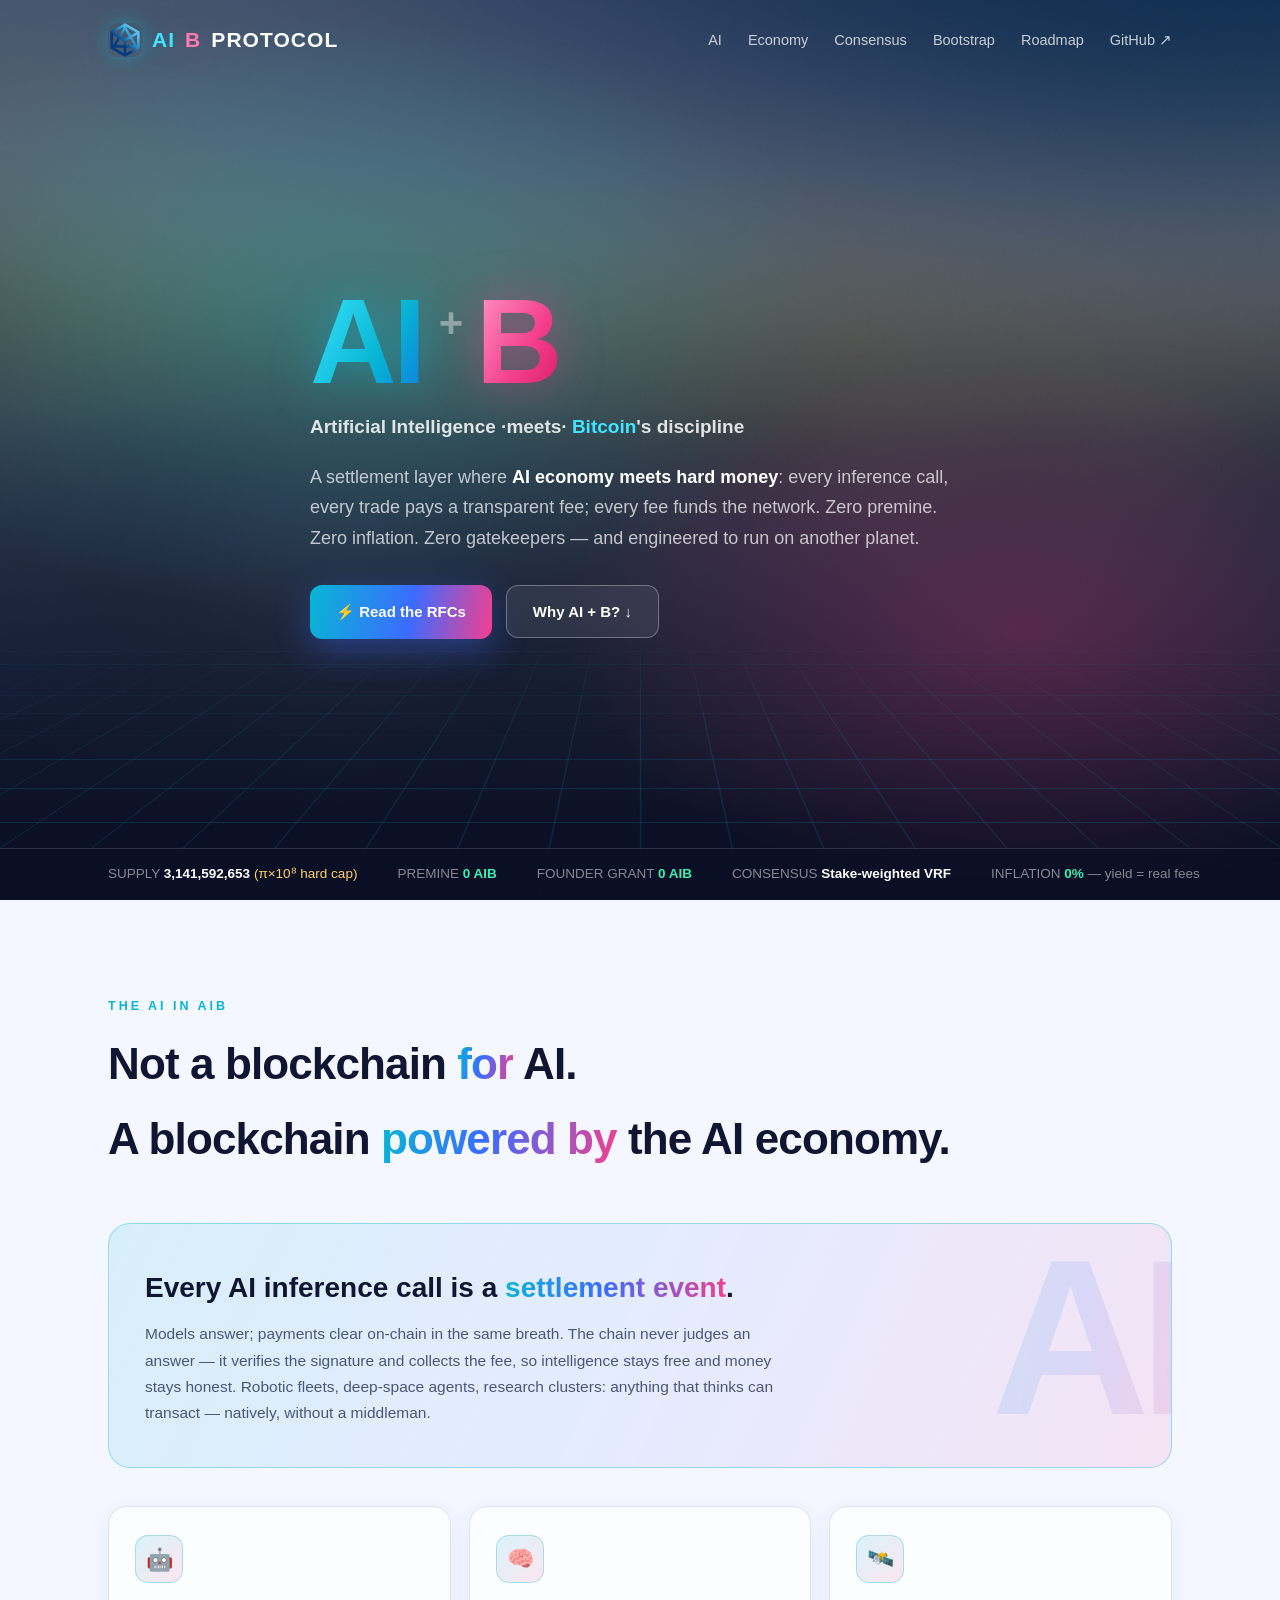
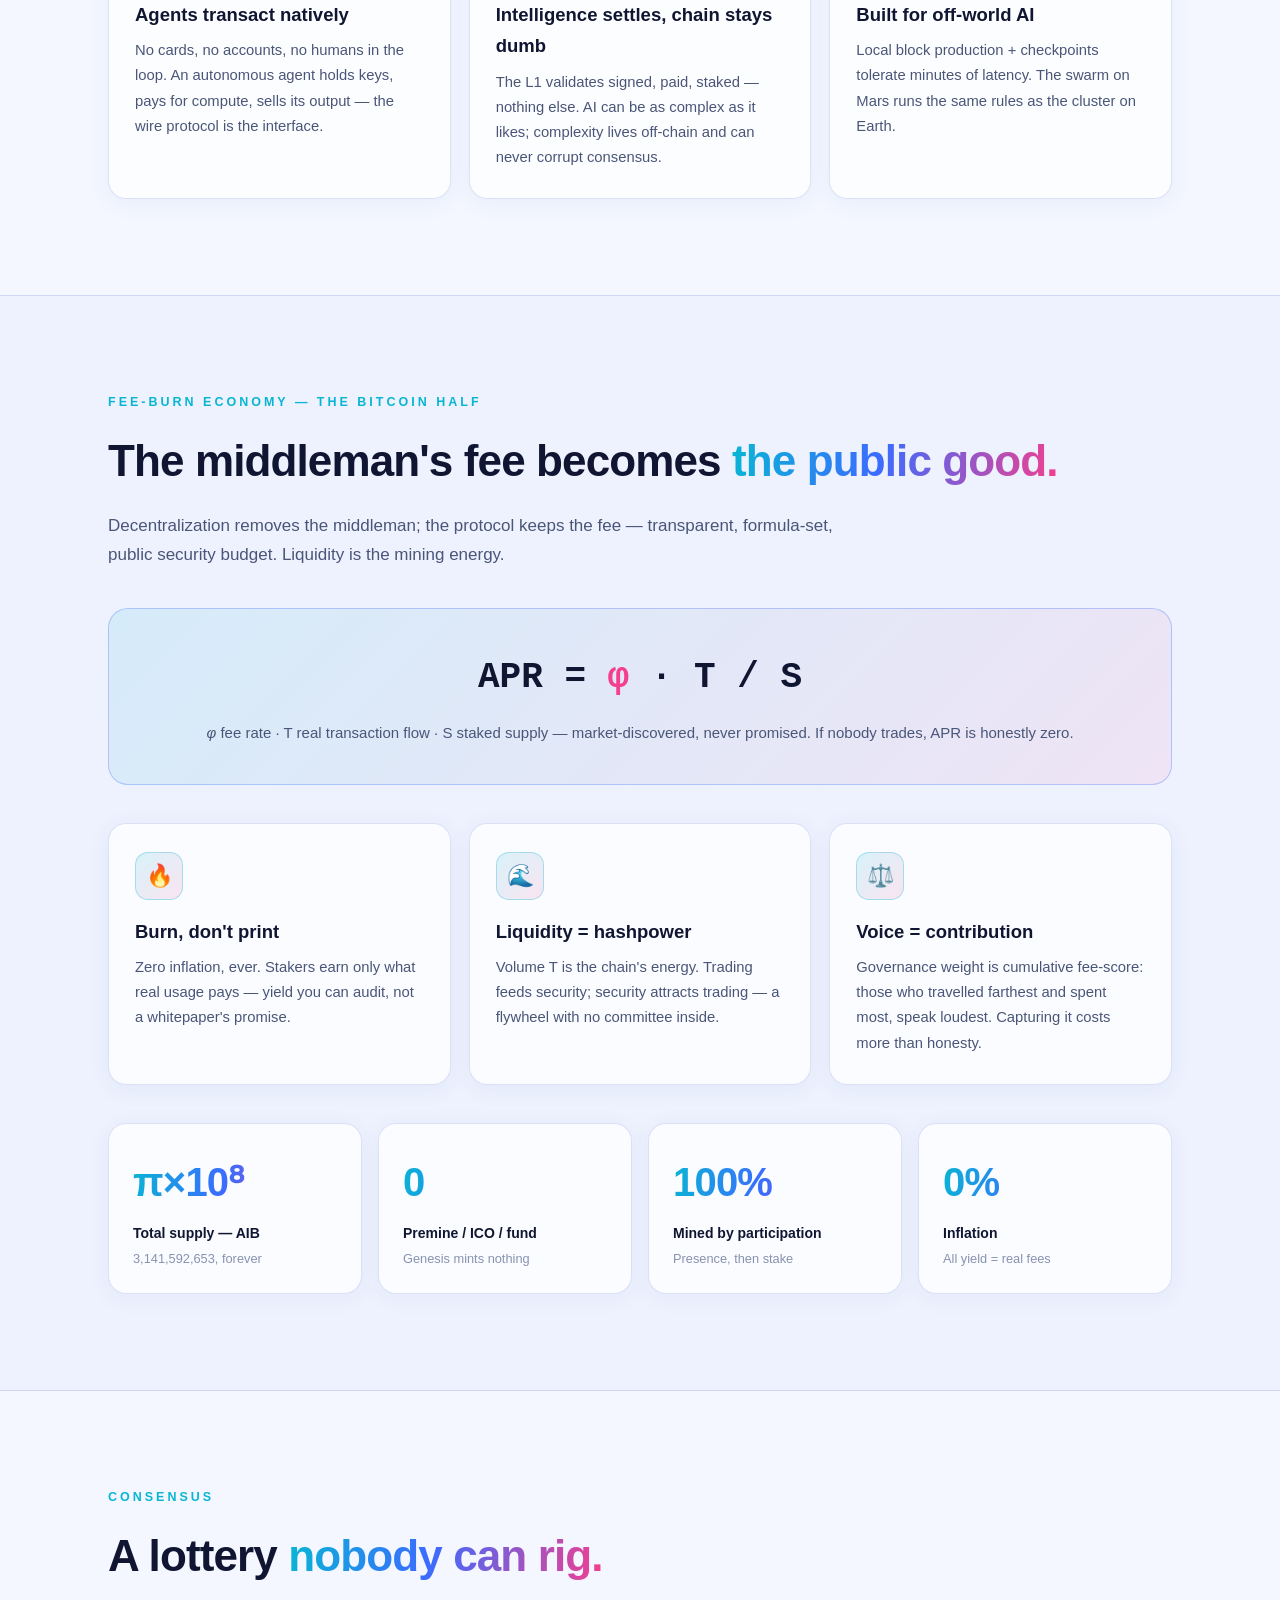
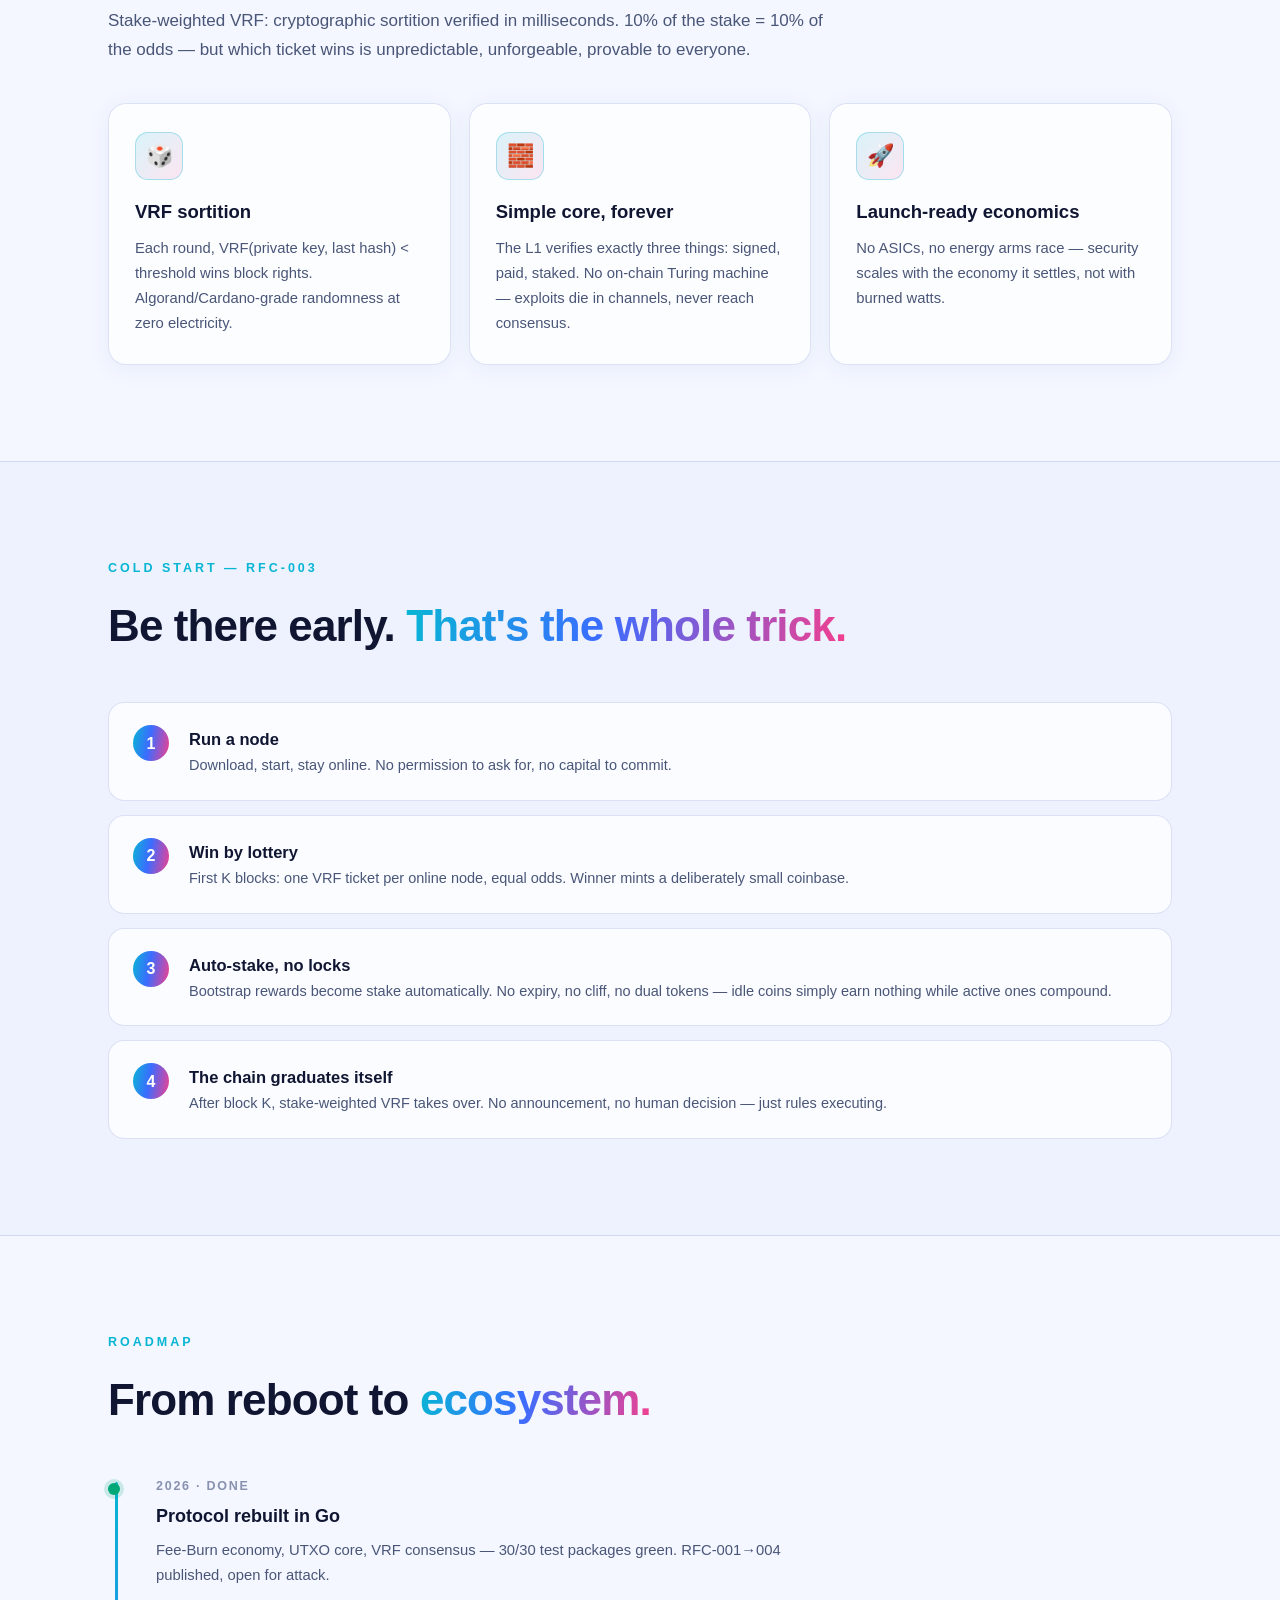
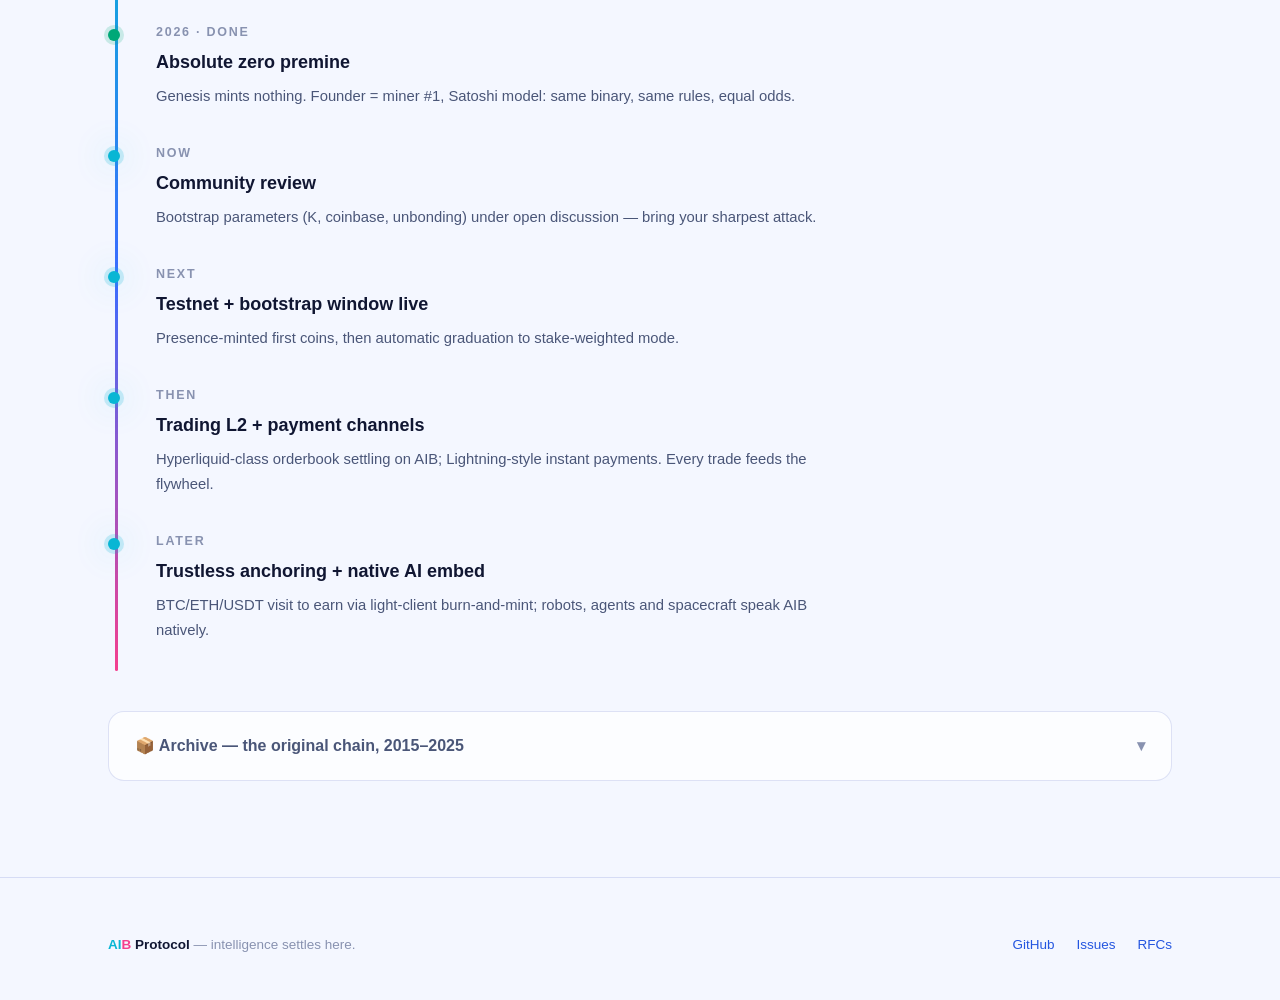
==== commit 9f282e47: "Restore AIB logo in nav and favicon (lost in redesign)" ====
--- a/index.html
+++ b/index.html
@@ -5,6 +5,8 @@
 <meta charset="utf-8">
 <meta name="viewport" content="width=device-width, initial-scale=1">
 <meta name="description" content="AIB = AI + Bitcoin. A bright, fast settlement layer for the flow of value. Zero premine, stake-weighted VRF, fee-burn economics.">
+<link rel="icon" type="image/png" href="images/AIB_logo.png">
+<link rel="shortcut icon" href="images/logo.ico">
 <style>
 :root{
   --bg:#f4f7ff;--bg2:#eef2fe;--card:rgba(255,255,255,.72);--line:rgba(30,60,180,.14);
@@ -38,7 +40,8 @@
 .hero-in{position:relative;z-index:2;padding:130px 0 110px}
 nav{position:absolute;top:0;left:0;right:0;z-index:10;padding:22px 0}
 nav .wrap{display:flex;align-items:center;gap:34px}
-.brand{font-weight:900;font-size:21px;letter-spacing:.05em;color:#fff}
+.brand{font-weight:900;font-size:21px;letter-spacing:.05em;color:#fff;display:flex;align-items:center;gap:10px}
+.brand .logo-img{width:34px;height:34px;border-radius:9px;box-shadow:0 0 18px rgba(8,182,212,.45)}
 .brand .ai{color:#3ee7ff;text-shadow:var(--glowA)}
 .brand .b{color:#ff7bb0;text-shadow:var(--glowB)}
 nav .links{margin-left:auto;display:flex;gap:26px;font-size:14.5px}
@@ -145,7 +148,7 @@
   <div class="hero-grid"></div>
   <nav>
     <div class="wrap">
-      <a class="brand" href="#top"><span class="ai">AI</span><span class="b">B</span> PROTOCOL</a>
+      <a class="brand" href="#top"><img src="images/AIB_logo.png" alt="AIB logo" class="logo-img"><span class="ai">AI</span><span class="b">B</span> PROTOCOL</a>
       <div class="links">
         <a href="#ai">AI</a>
         <a href="#economy">Economy</a>
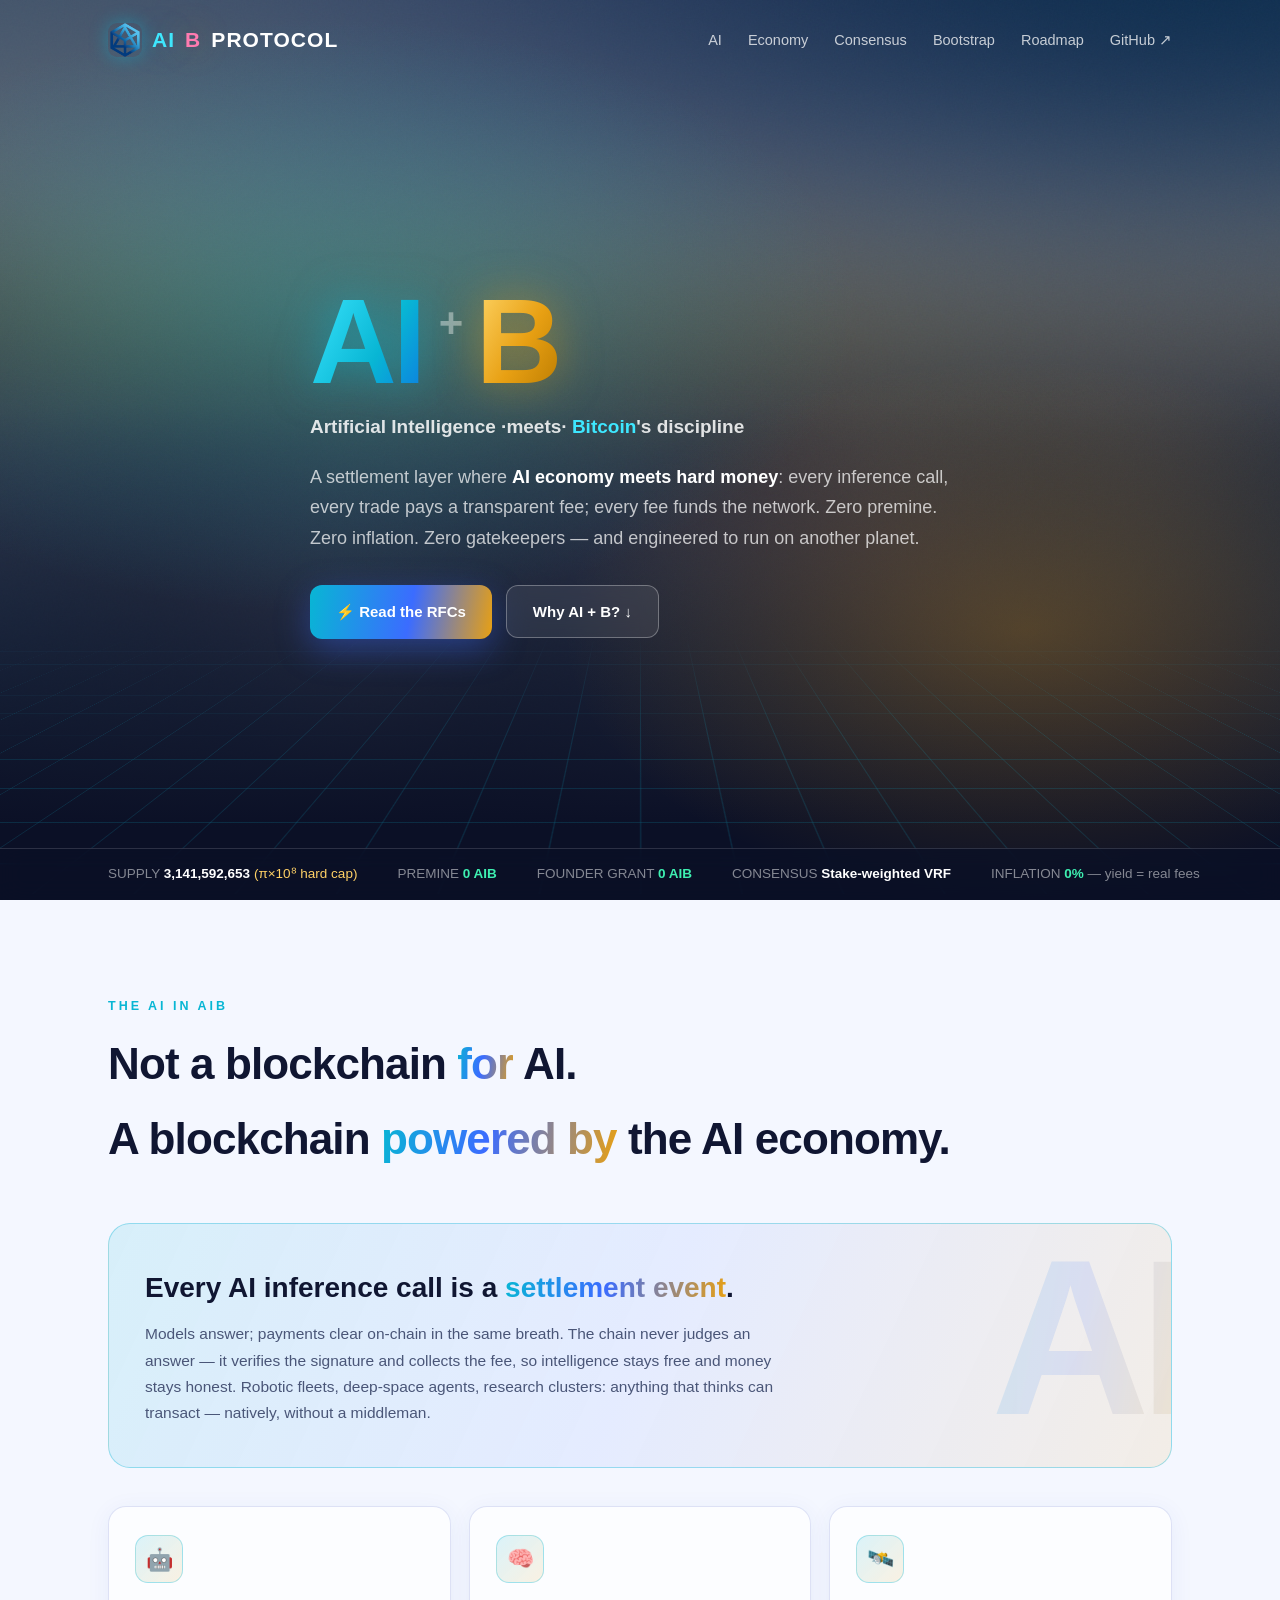
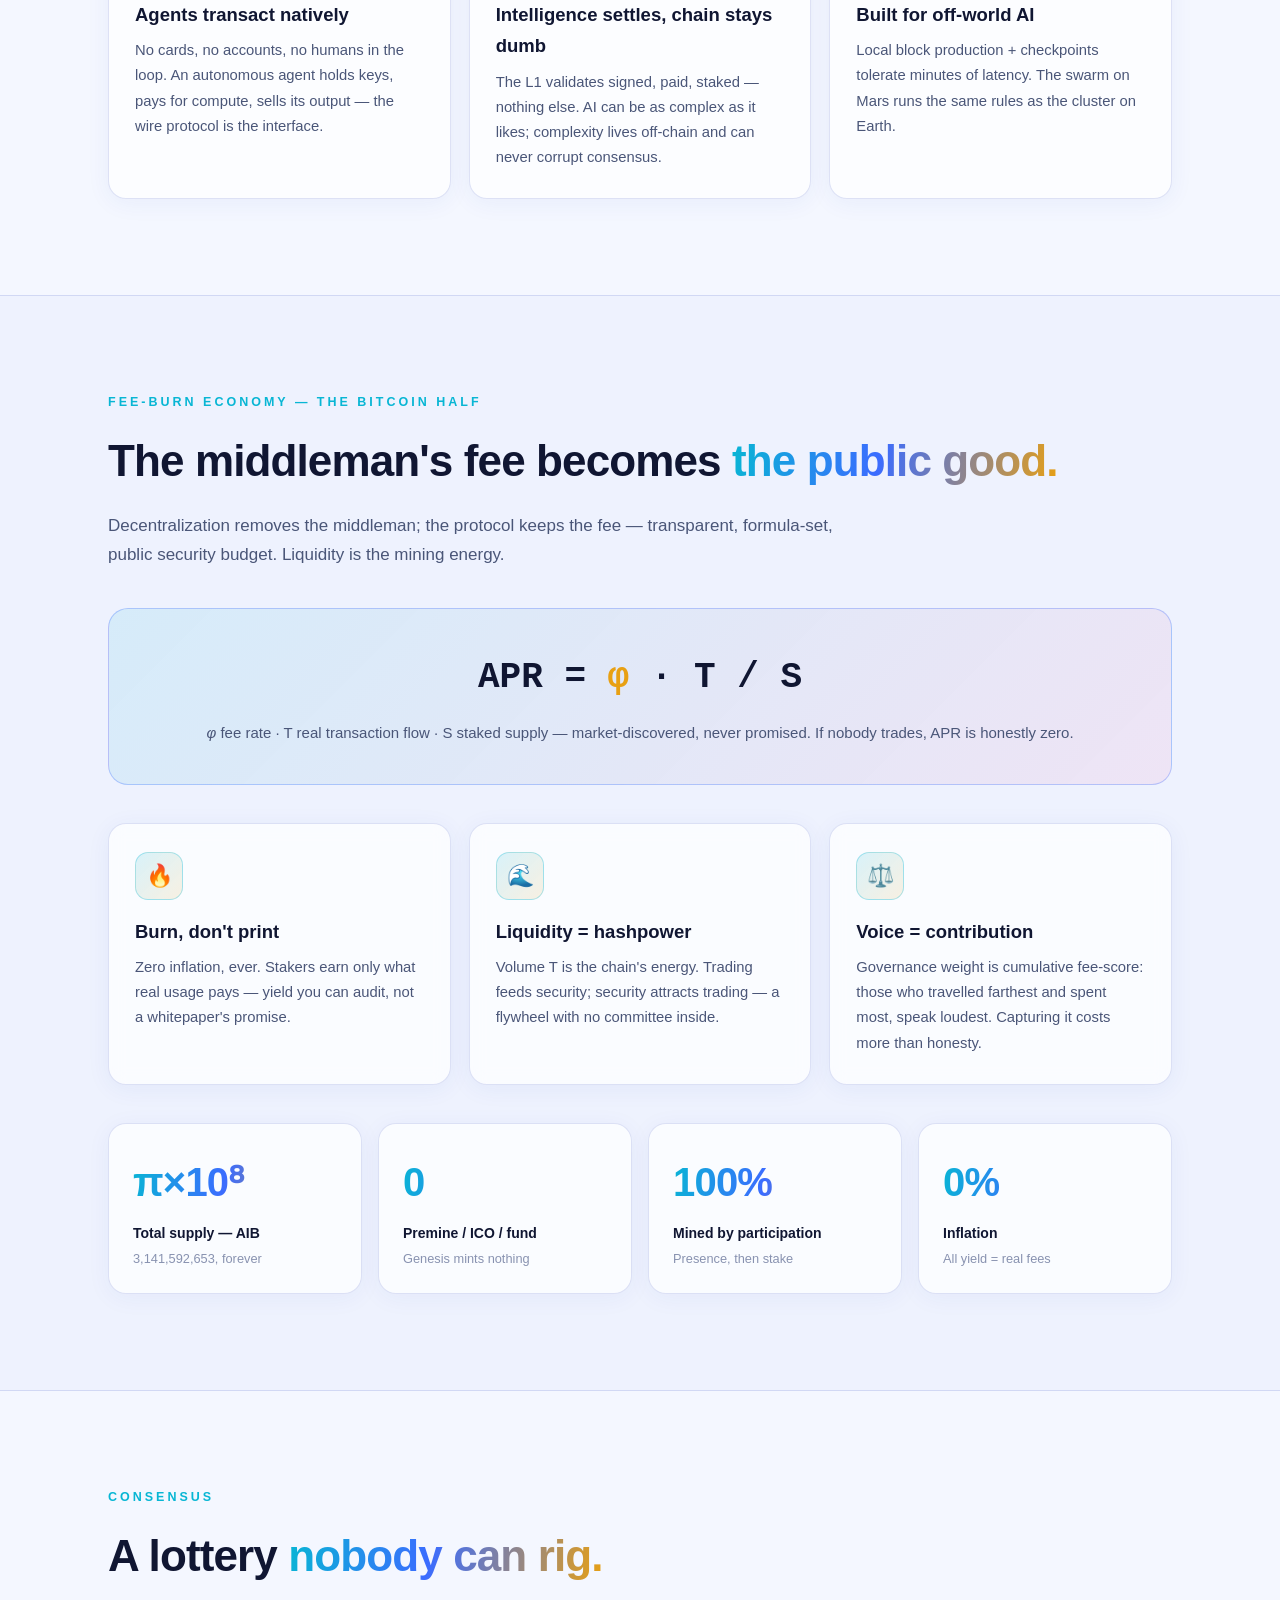
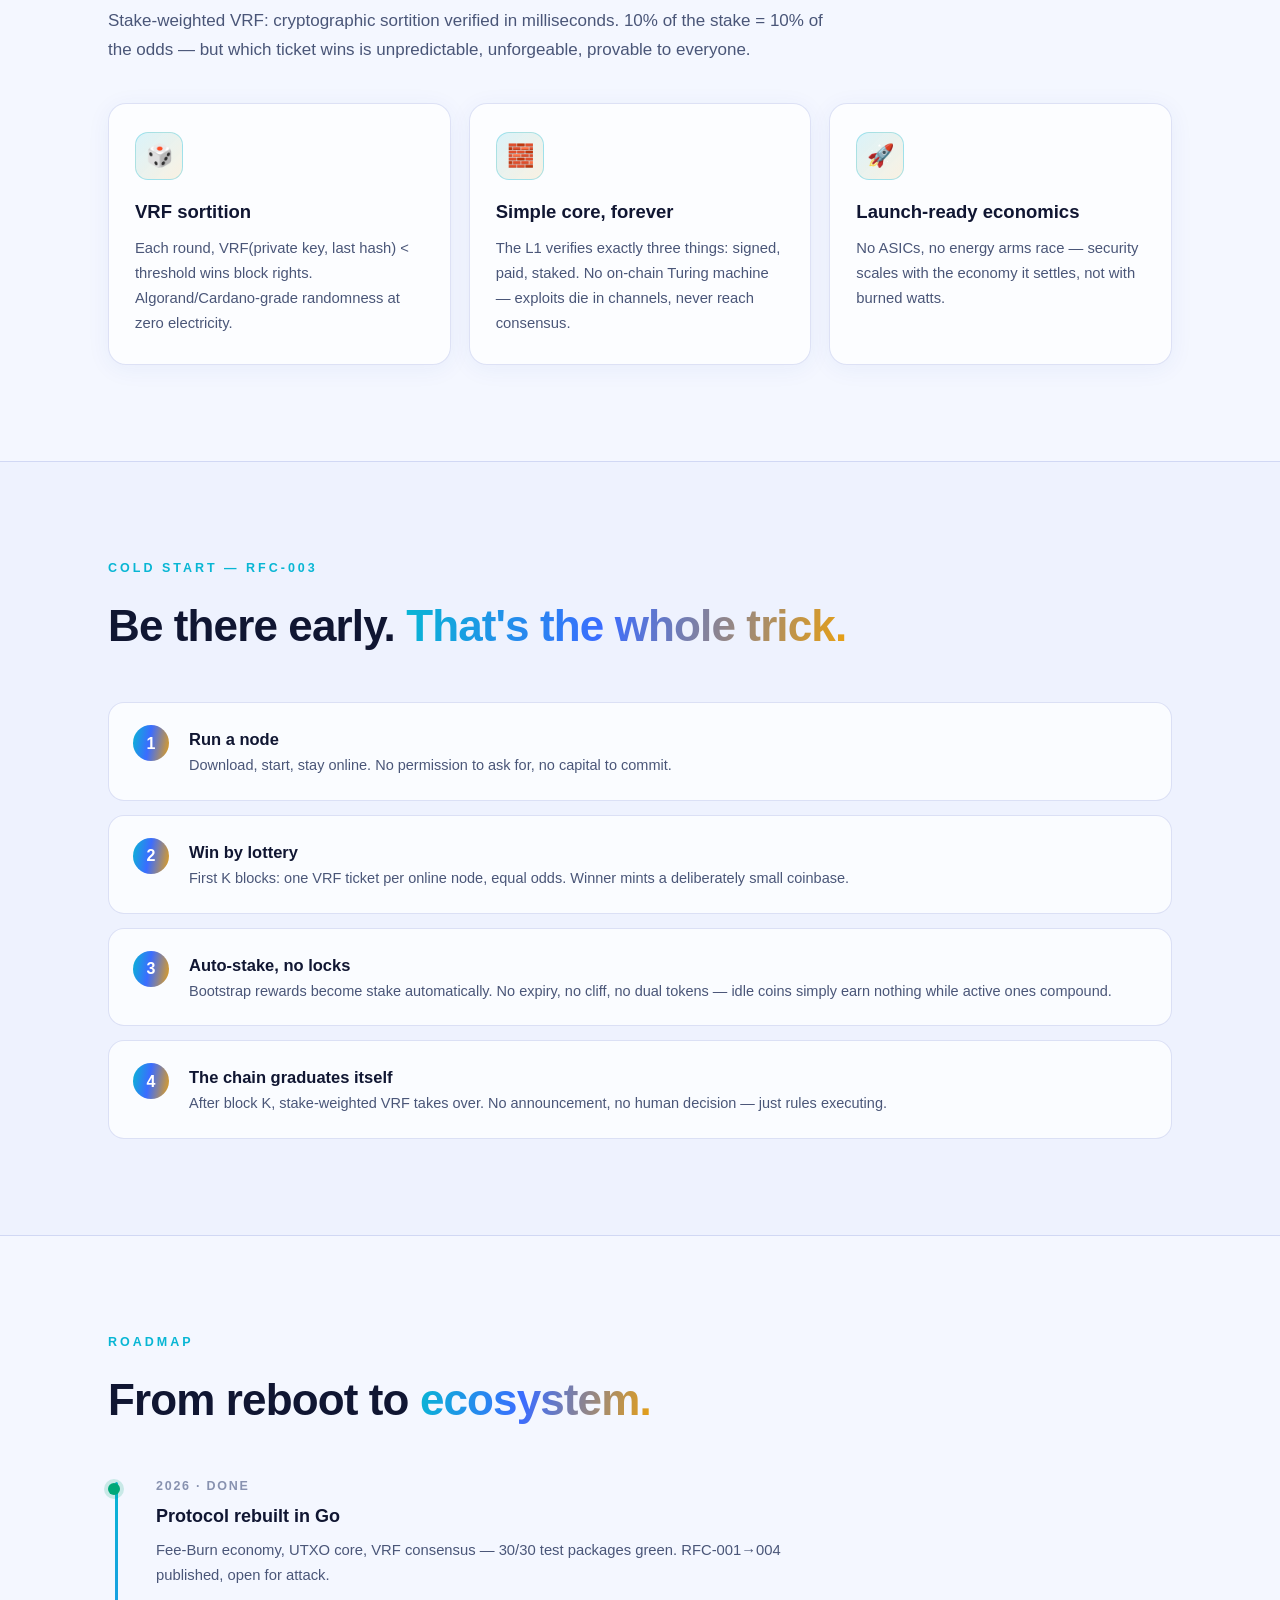
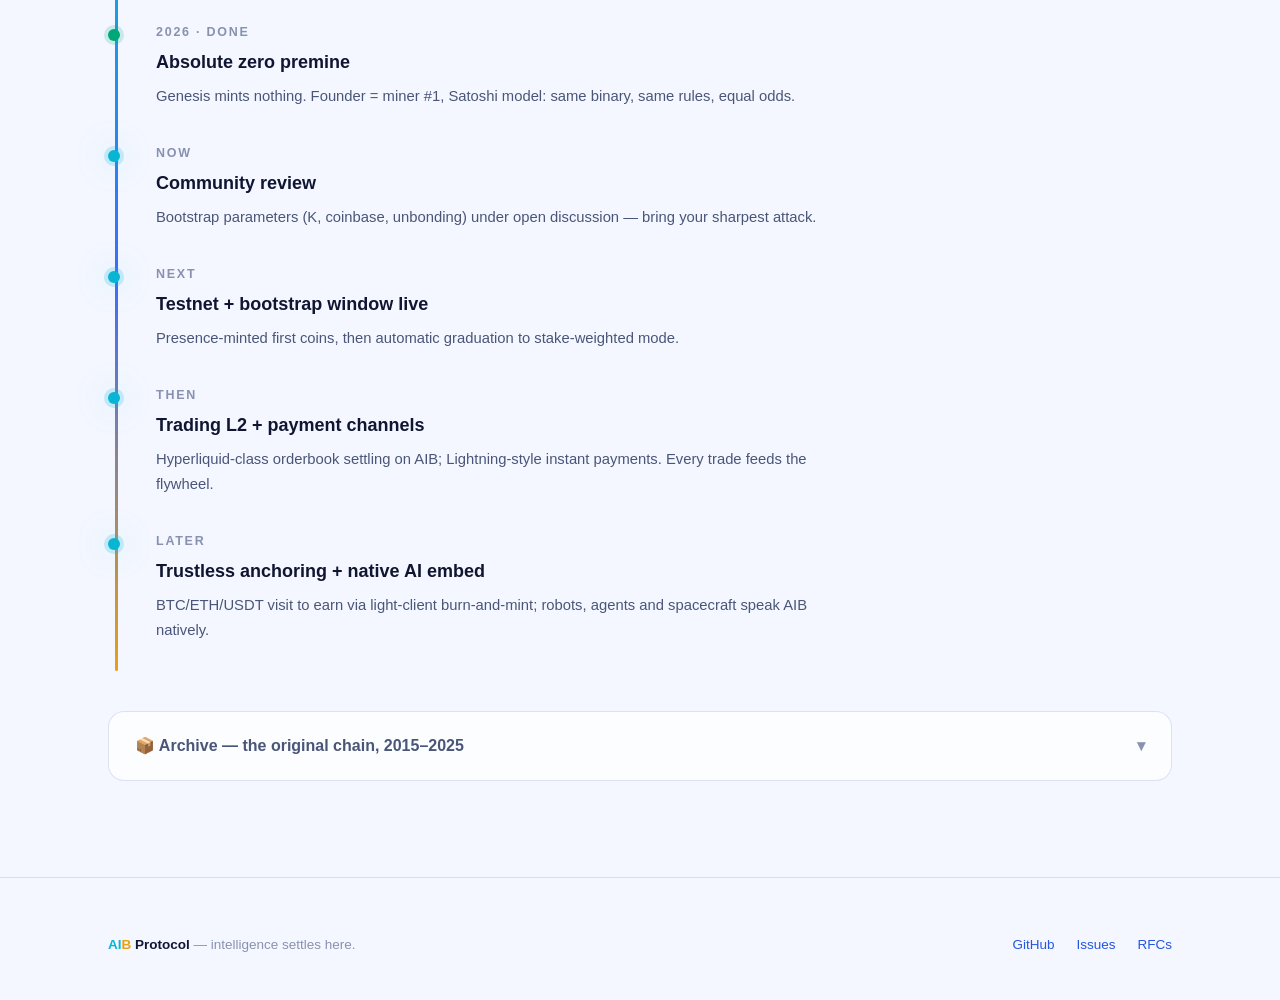
==== commit 652c2780: "B color: magenta -> gold (bitcoin gold)" ====
--- a/index.html
+++ b/index.html
@@ -11,9 +11,9 @@
 :root{
   --bg:#f4f7ff;--bg2:#eef2fe;--card:rgba(255,255,255,.72);--line:rgba(30,60,180,.14);
   --ink:#101632;--sub:#4a5678;--dim:#8892b0;
-  --ai:#08b6d4;--bt:#f43f8e;--gold:#e8930c;--ok:#00a878;
-  --grad:linear-gradient(100deg,#08b6d4,#3b6cff 45%,#f43f8e);
-  --glowA:0 0 34px rgba(8,182,212,.45);--glowB:0 0 34px rgba(244,63,142,.4);
+  --ai:#08b6d4;--bt:#e8a013;--gold:#e8930c;--ok:#00a878;
+  --grad:linear-gradient(100deg,#08b6d4,#3b6cff 45%,#e8a013);
+  --glowA:0 0 34px rgba(8,182,212,.45);--glowB:0 0 34px rgba(232,160,19,.45);
 }
 *{box-sizing:border-box;margin:0;padding:0}
 html{scroll-behavior:smooth}
@@ -30,7 +30,7 @@
 .hero-video{position:absolute;inset:0;width:100%;height:100%;object-fit:cover;opacity:.5}
 .hero-veil{position:absolute;inset:0;background:
   radial-gradient(ellipse 70% 55% at 25% 35%,rgba(8,182,212,.30),transparent 60%),
-  radial-gradient(ellipse 60% 50% at 80% 70%,rgba(244,63,142,.26),transparent 60%),
+  radial-gradient(ellipse 60% 50% at 80% 70%,rgba(232,160,19,.26),transparent 60%),
   linear-gradient(180deg,rgba(11,16,38,.35),rgba(11,16,38,.15) 45%,#0b1026 92%)}
 /* grid horizon */
 .hero-grid{position:absolute;left:-20%;right:-20%;bottom:-6%;height:52%;
@@ -51,14 +51,14 @@
 .fusion{display:flex;align-items:baseline;gap:2px;font-weight:900;font-size:clamp(64px,11vw,120px);line-height:1;letter-spacing:-.03em;margin-bottom:10px}
 .fusion .ai{background:linear-gradient(120deg,#3ee7ff,#08b6d4 60%,#0d7ce0);-webkit-background-clip:text;background-clip:text;color:transparent;filter:drop-shadow(0 0 22px rgba(8,182,212,.55))}
 .fusion .plus{font-size:.35em;color:rgba(255,255,255,.4);font-weight:600;margin:0 14px;transform:translateY(-1.1em);display:inline-block}
-.fusion .b{background:linear-gradient(120deg,#ff9ac6,#f43f8e 60%,#d81b60);-webkit-background-clip:text;background-clip:text;color:transparent;filter:drop-shadow(0 0 22px rgba(244,63,142,.5))}
+.fusion .b{background:linear-gradient(120deg,#ffd76a,#e8a013 55%,#b97a00);-webkit-background-clip:text;background-clip:text;color:transparent;filter:drop-shadow(0 0 22px rgba(232,160,19,.55))}
 .hero .sub-name{color:rgba(255,255,255,.85);font-size:clamp(15px,2vw,19px);font-weight:600;margin-bottom:18px}
 .hero .sub-name b{color:#3ee7ff}
 .hero p.tag{color:rgba(255,255,255,.72);font-size:clamp(15px,2vw,18px);max-width:660px}
 .hero p.tag b{color:#fff}
 .cta{display:flex;gap:14px;margin-top:32px;flex-wrap:wrap}
 .btn{display:inline-flex;align-items:center;gap:8px;padding:13px 26px;border-radius:12px;font-weight:700;font-size:15px;transition:.2s}
-.btn.pri{background:linear-gradient(100deg,#08b6d4,#3b6cff 55%,#f43f8e);color:#fff;box-shadow:0 10px 34px rgba(59,108,255,.4)}
+.btn.pri{background:linear-gradient(100deg,#08b6d4,#3b6cff 55%,#e8a013);color:#fff;box-shadow:0 10px 34px rgba(59,108,255,.4)}
 .btn.pri:hover{transform:translateY(-2px);box-shadow:0 14px 44px rgba(59,108,255,.55)}
 .btn.gho{border:1px solid rgba(255,255,255,.3);color:#fff;background:rgba(255,255,255,.08);backdrop-filter:blur(10px)}
 .btn.gho:hover{border-color:#3ee7ff;color:#3ee7ff}
@@ -73,13 +73,13 @@
 .grid3{display:grid;grid-template-columns:repeat(auto-fit,minmax(280px,1fr));gap:18px;margin-top:38px}
 .card{background:var(--card);border:1px solid var(--line);border-radius:18px;padding:28px 26px;backdrop-filter:blur(8px);transition:.25s;box-shadow:0 4px 24px rgba(30,60,180,.06)}
 .card:hover{transform:translateY(-4px);box-shadow:0 14px 40px rgba(30,60,180,.14);border-color:rgba(8,182,212,.4)}
-.card .ic{width:48px;height:48px;border-radius:13px;display:flex;align-items:center;justify-content:center;font-size:22px;margin-bottom:16px;background:linear-gradient(135deg,rgba(8,182,212,.14),rgba(244,63,142,.12));border:1px solid rgba(8,182,212,.3)}
+.card .ic{width:48px;height:48px;border-radius:13px;display:flex;align-items:center;justify-content:center;font-size:22px;margin-bottom:16px;background:linear-gradient(135deg,rgba(8,182,212,.14),rgba(232,160,19,.12));border:1px solid rgba(8,182,212,.3)}
 .card h3{font-size:18.5px;font-weight:750;margin-bottom:8px}
 .card p{color:var(--sub);font-size:14.8px}
 
 /* AI strip — the AI highlight band */
 .ai-band{margin-top:46px;border-radius:22px;padding:40px 36px;position:relative;overflow:hidden;
-  background:linear-gradient(115deg,rgba(8,182,212,.12),rgba(59,108,255,.08) 50%,rgba(244,63,142,.10));
+  background:linear-gradient(115deg,rgba(8,182,212,.12),rgba(59,108,255,.08) 50%,rgba(232,160,19,.10));
   border:1px solid rgba(8,182,212,.35)}
 .ai-band::after{content:"AI";position:absolute;right:-18px;bottom:-58px;font-size:220px;font-weight:900;letter-spacing:-.05em;
   background:var(--grad);-webkit-background-clip:text;background-clip:text;color:transparent;opacity:.12;pointer-events:none}
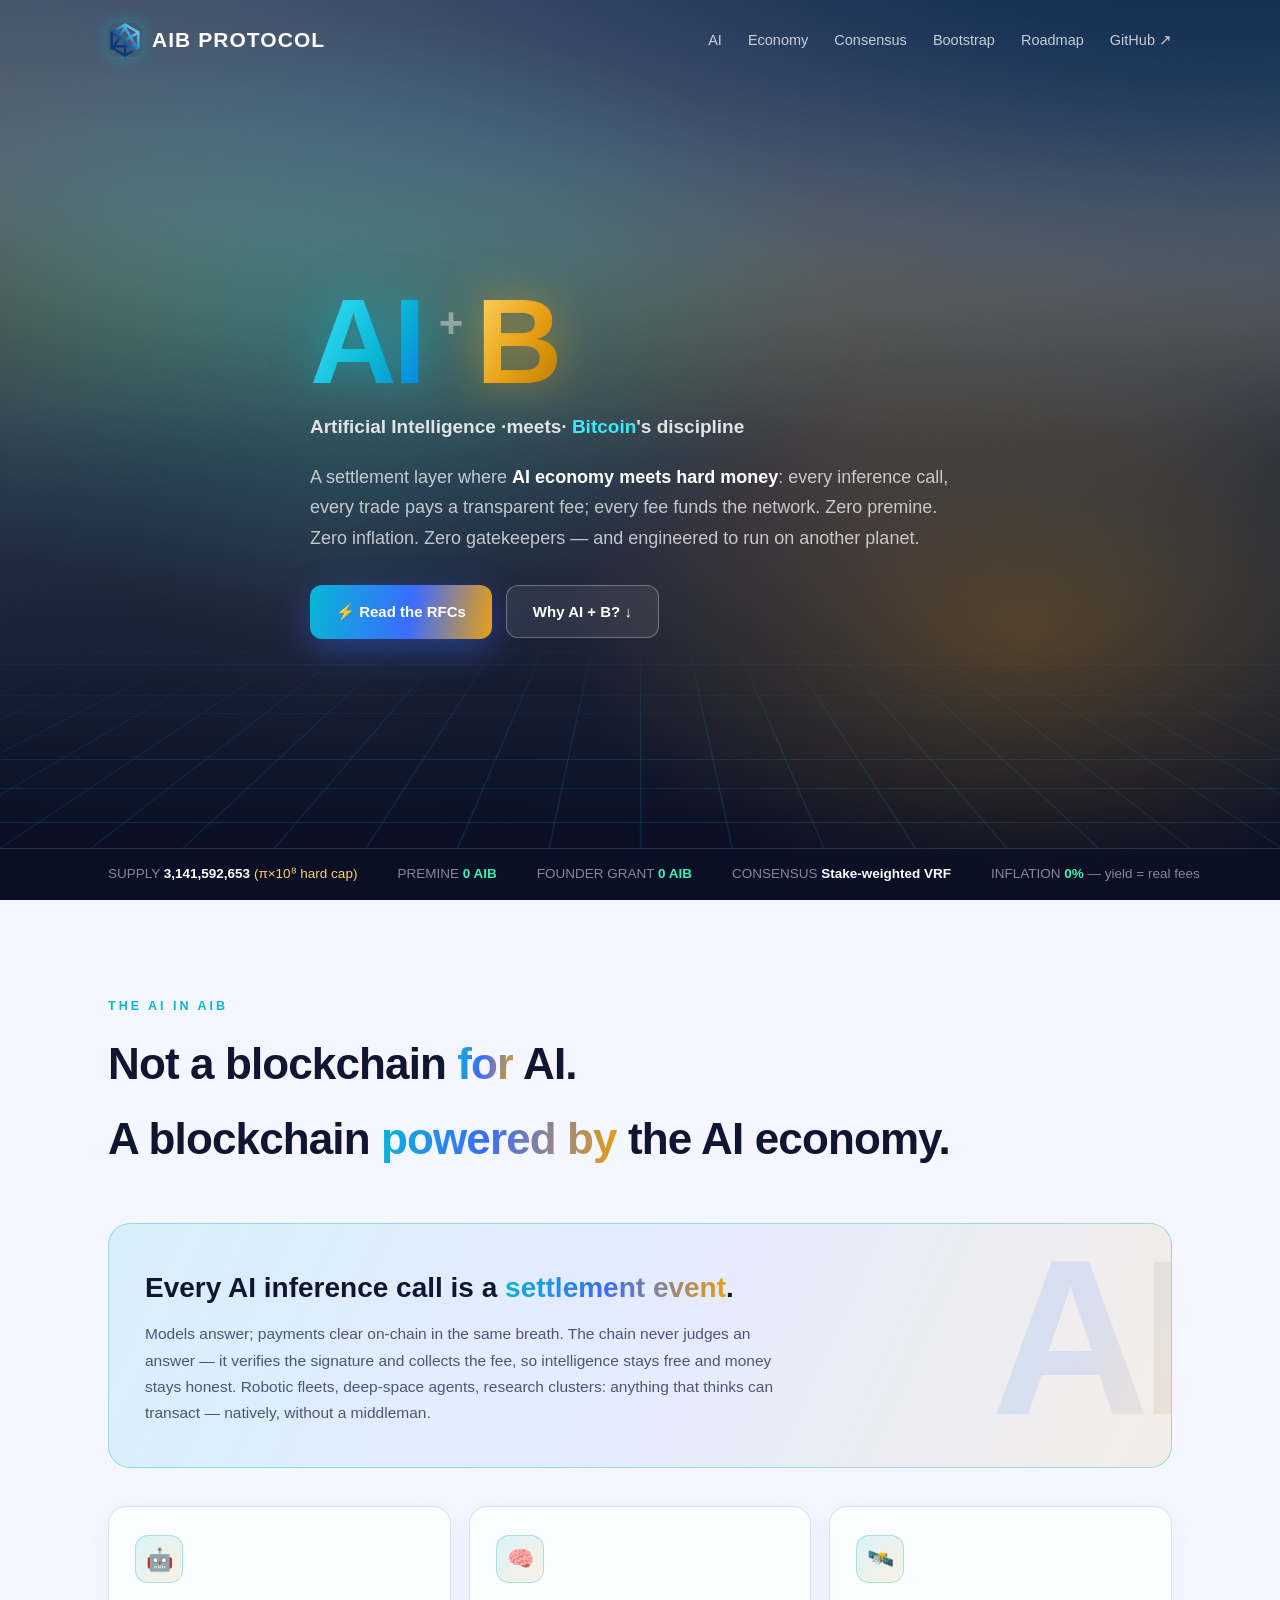
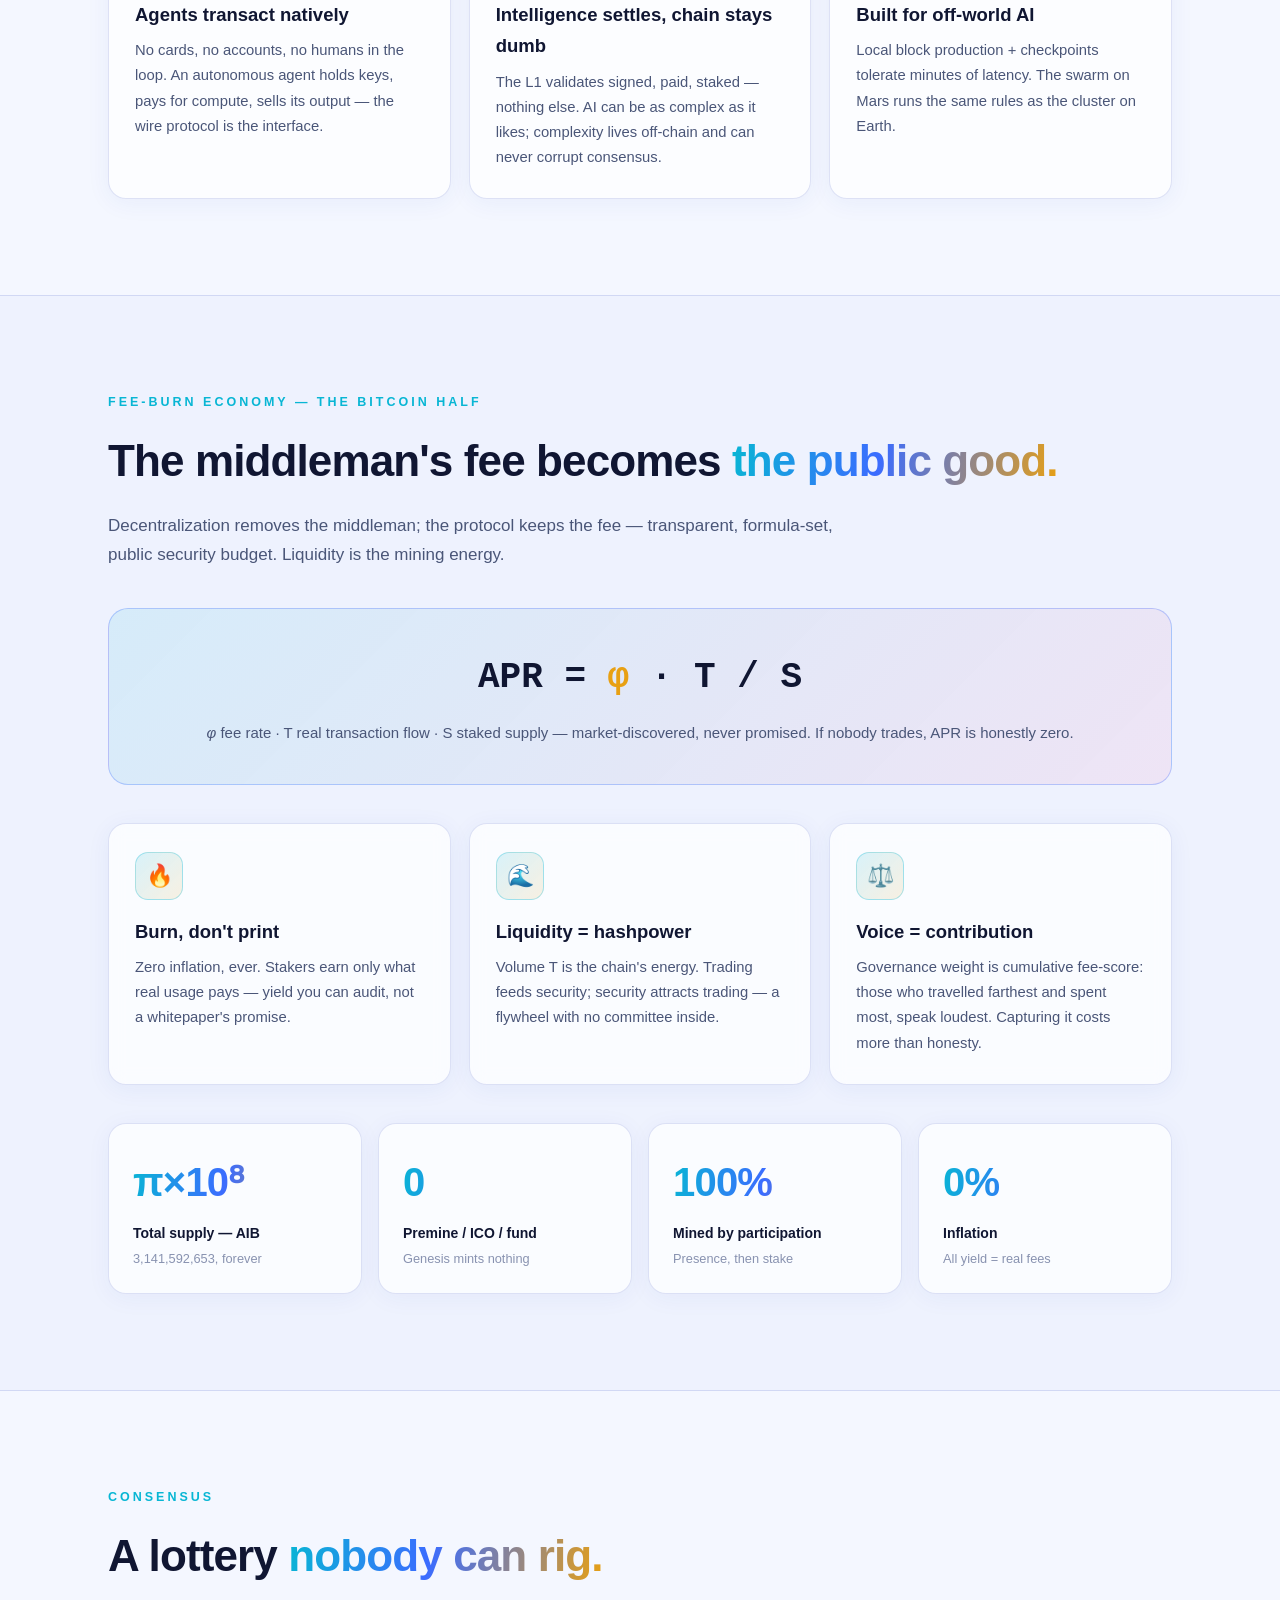
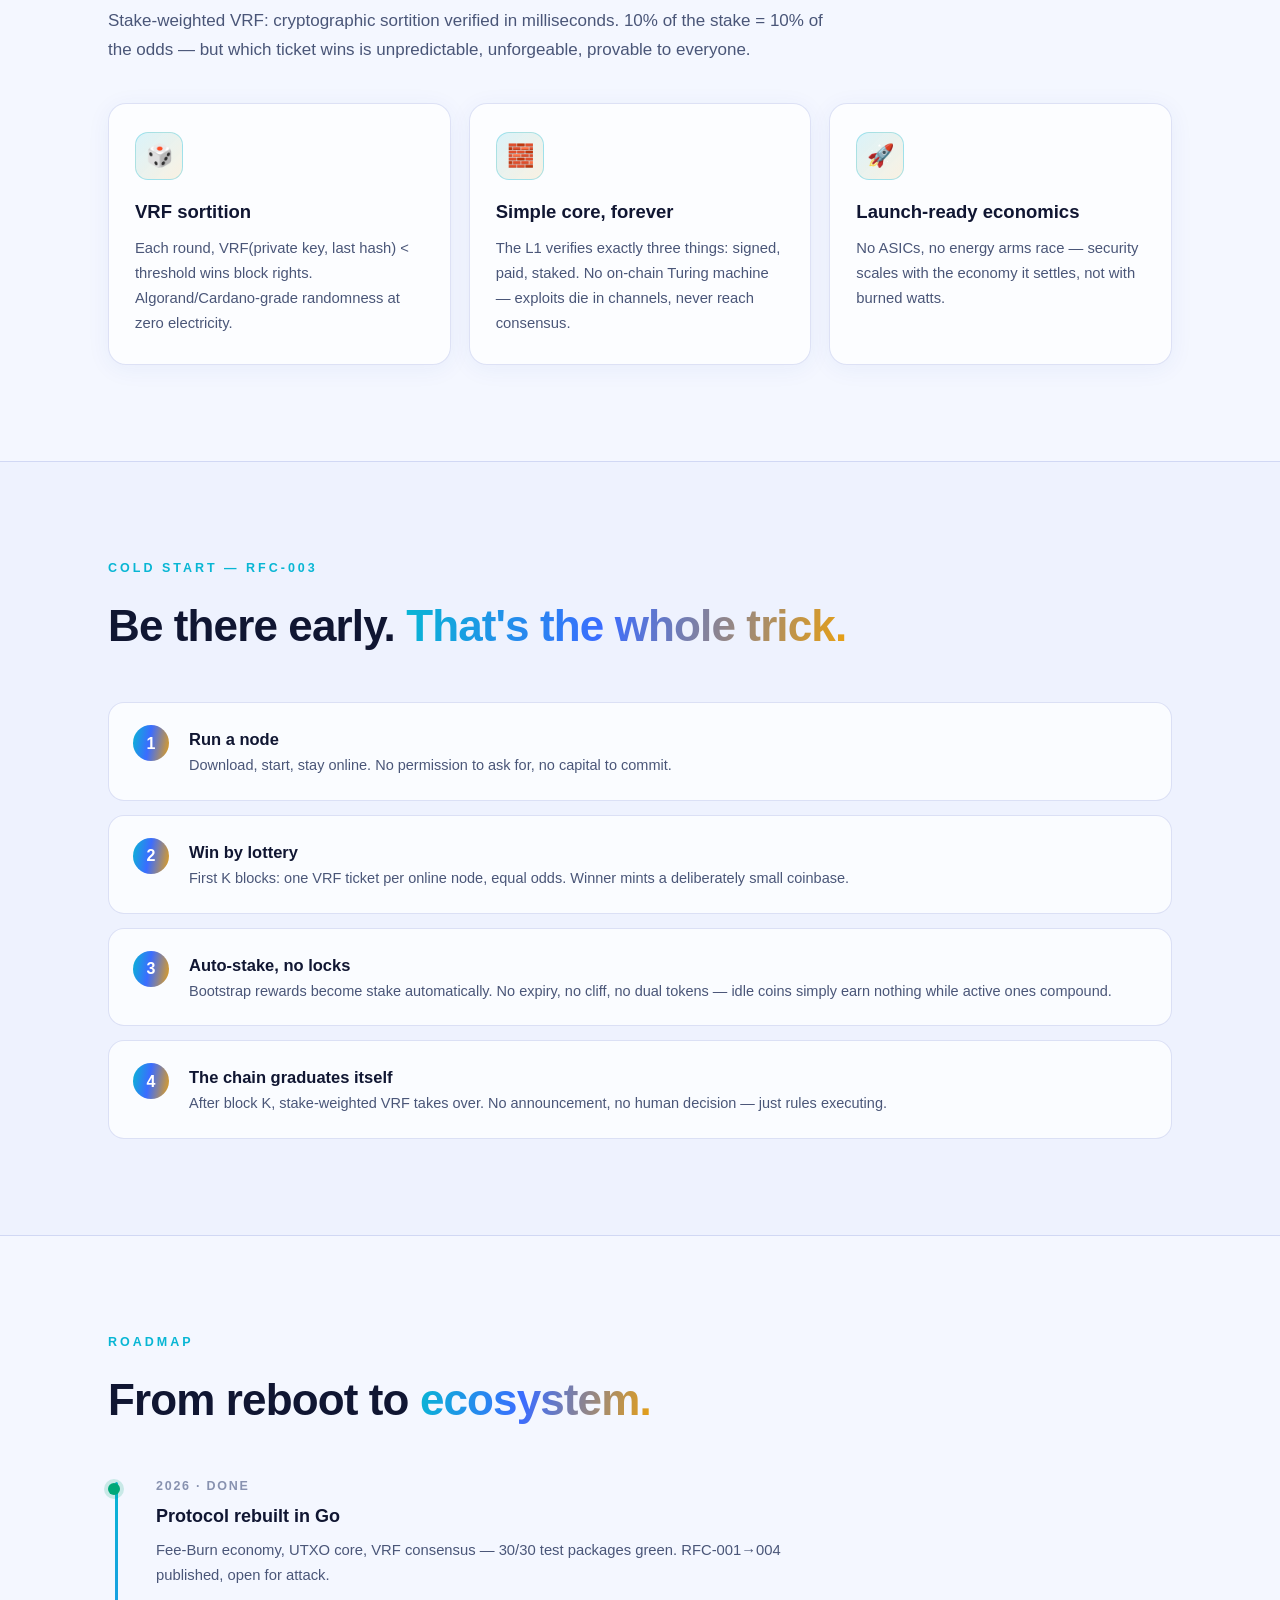
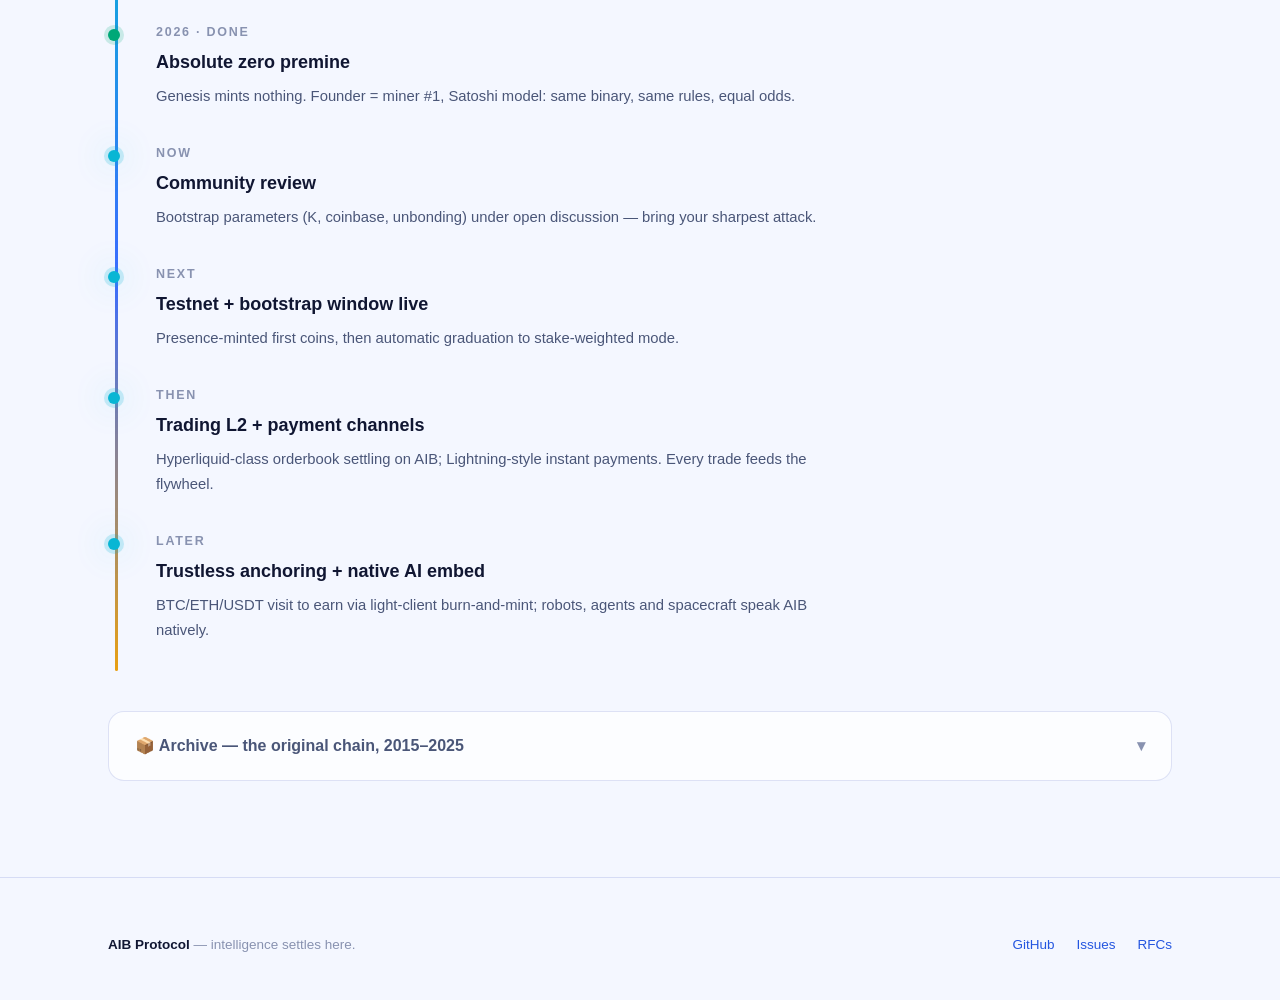
==== commit 33b3191f: "Nav/footer brand text: plain white, drop per-letter colors" ====
--- a/index.html
+++ b/index.html
@@ -148,7 +148,7 @@
   <div class="hero-grid"></div>
   <nav>
     <div class="wrap">
-      <a class="brand" href="#top"><img src="images/AIB_logo.png" alt="AIB logo" class="logo-img"><span class="ai">AI</span><span class="b">B</span> PROTOCOL</a>
+      <a class="brand" href="#top"><img src="images/AIB_logo.png" alt="AIB logo" class="logo-img">AIB PROTOCOL</a>
       <div class="links">
         <a href="#ai">AI</a>
         <a href="#economy">Economy</a>
@@ -283,7 +283,7 @@
 <!-- ================= FOOTER ================= -->
 <footer>
   <div class="wrap">
-    <span><b style="color:var(--ink)"><span style="color:var(--ai)">AI</span><span style="color:var(--bt)">B</span> Protocol</b> — intelligence settles here.</span>
+    <span><b style="color:var(--ink)">AIB Protocol</b> — intelligence settles here.</span>
     <div class="fl">
       <a href="https://github.com/aib-protocol/aib" target="_blank">GitHub</a>
       <a href="https://github.com/aib-protocol/aib/issues" target="_blank">Issues</a>
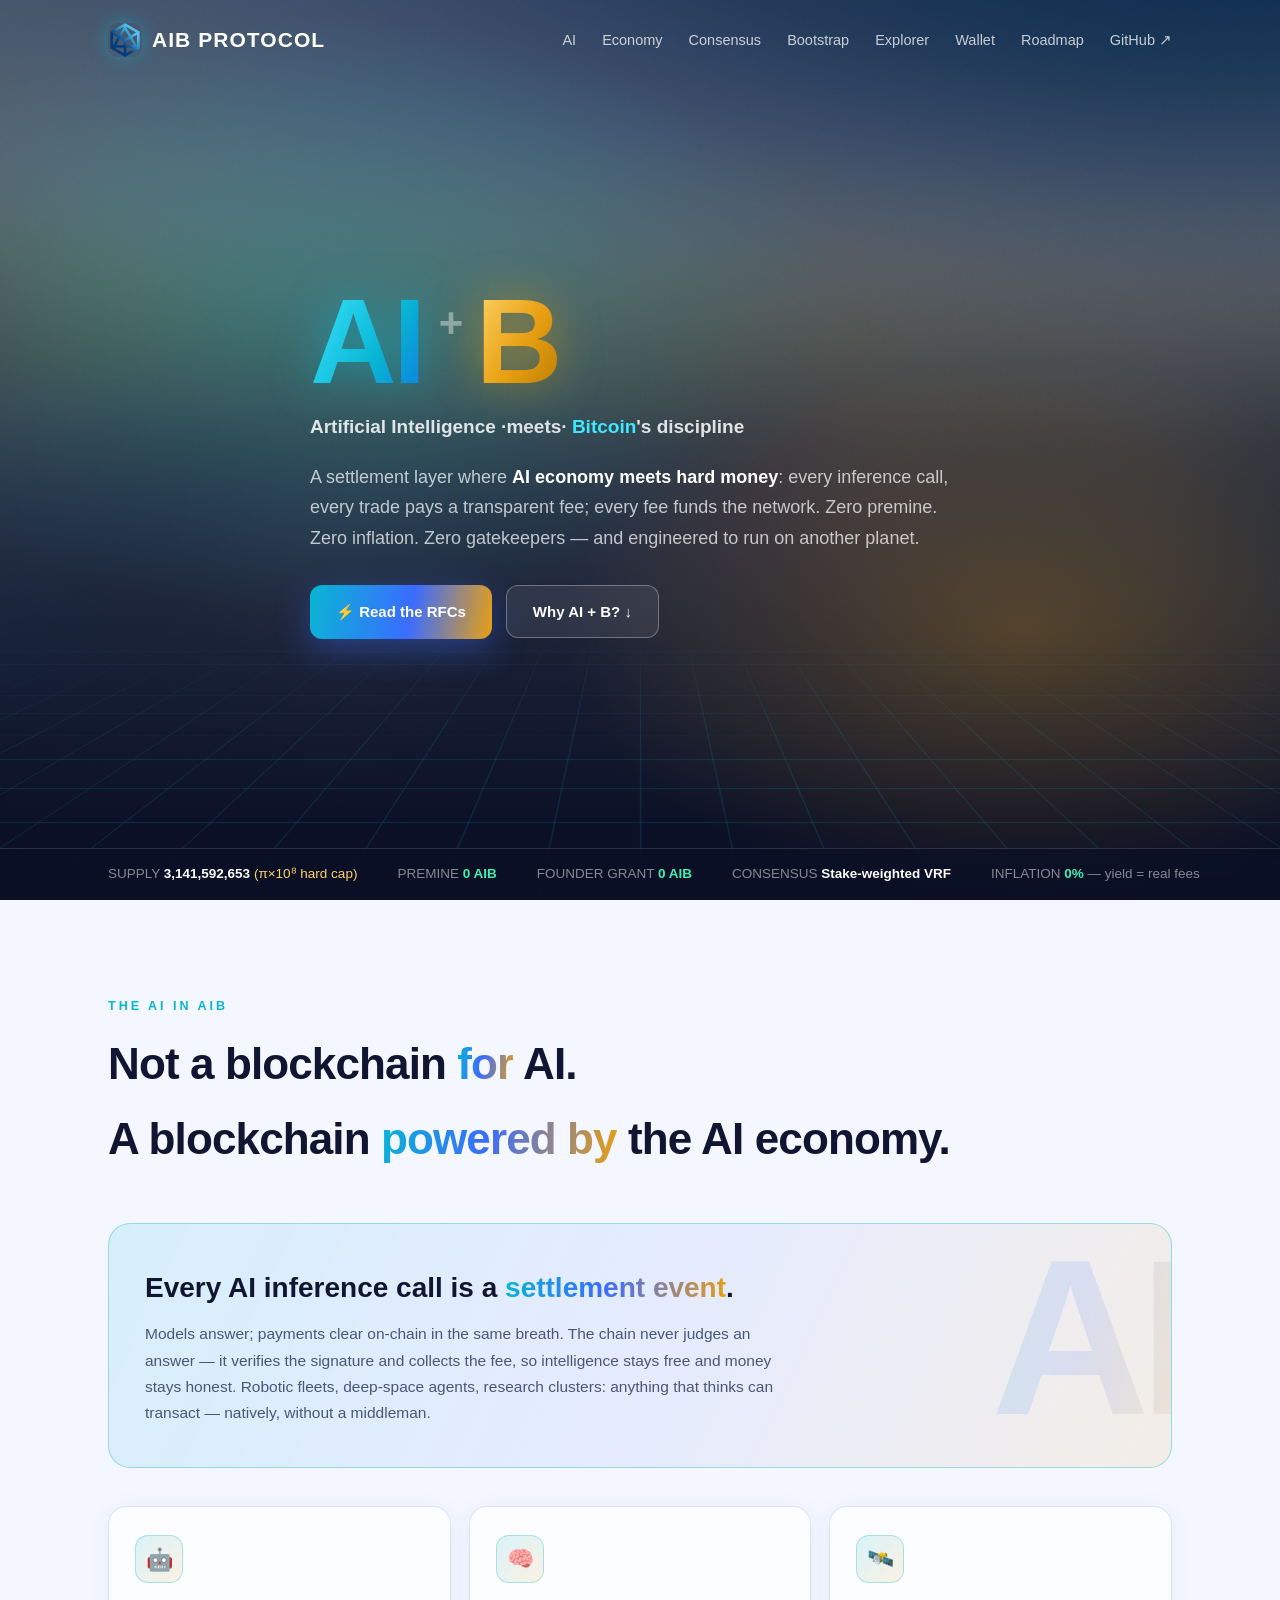
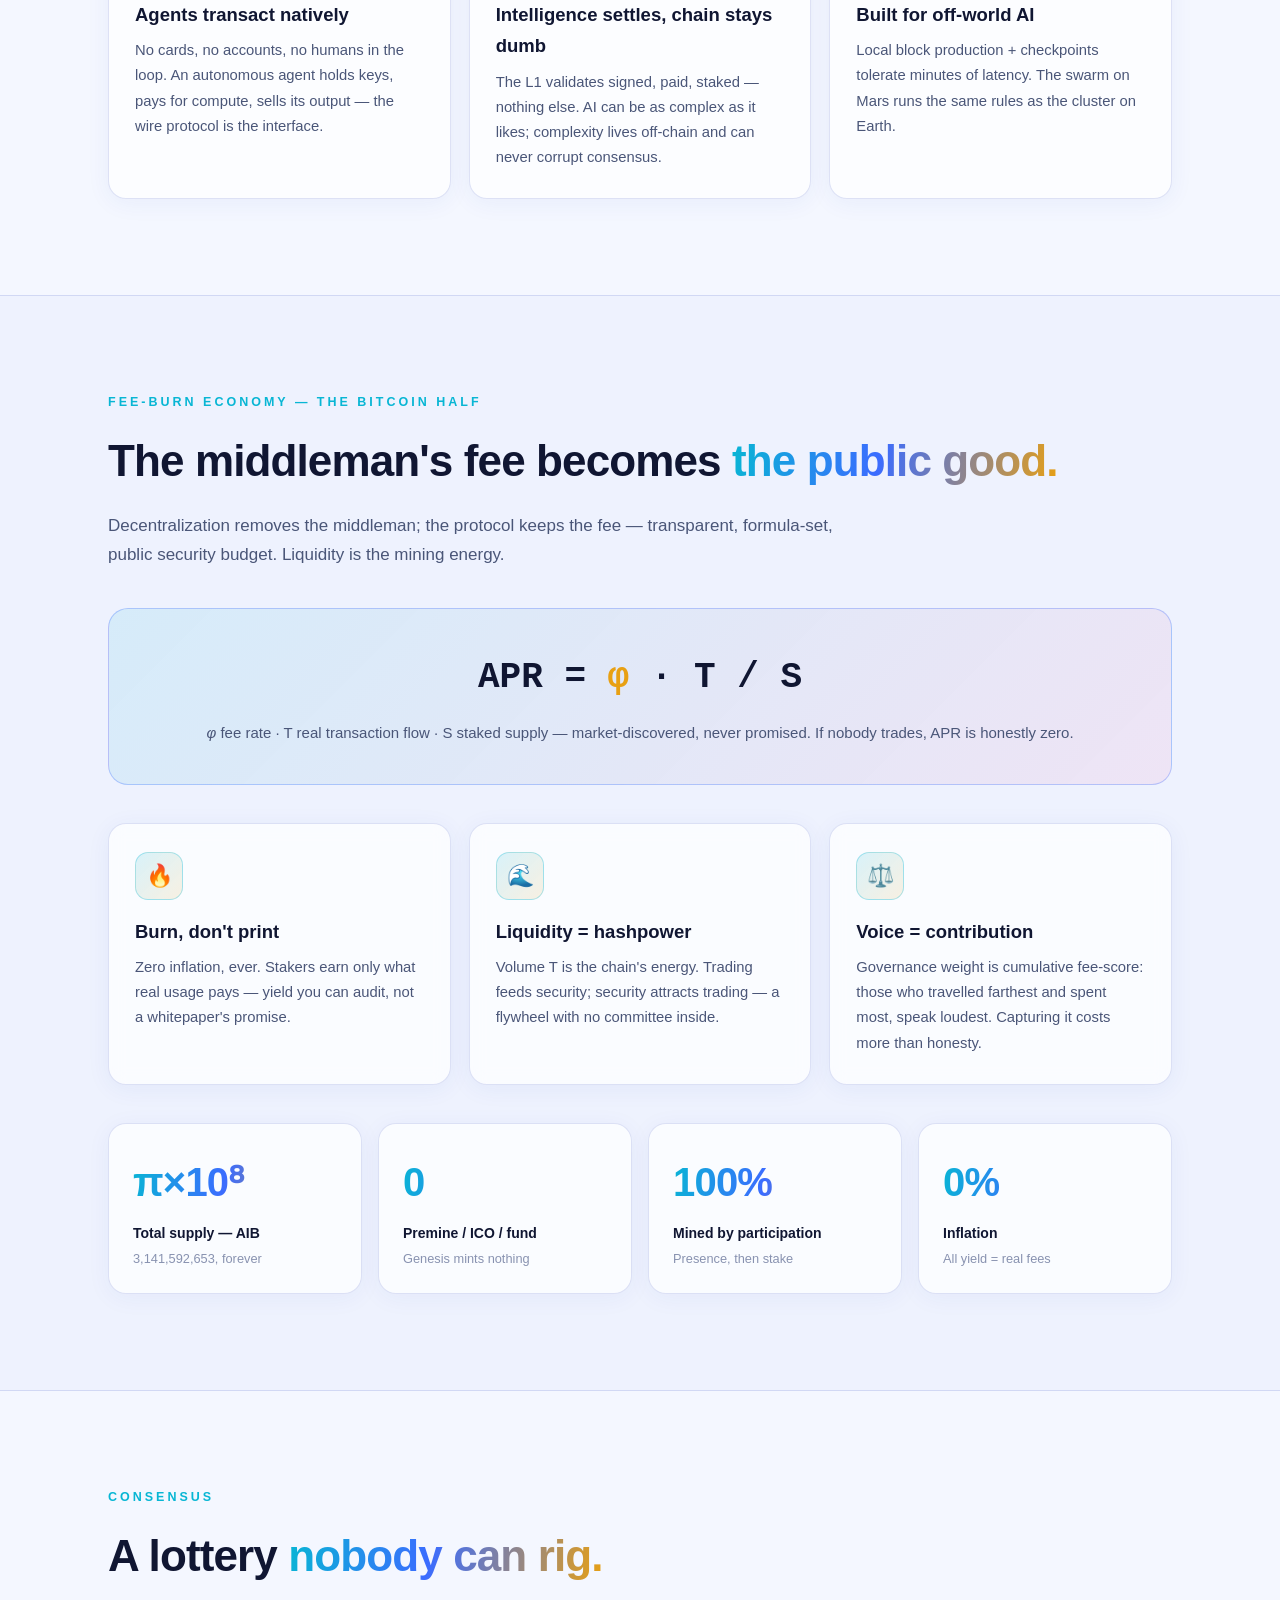
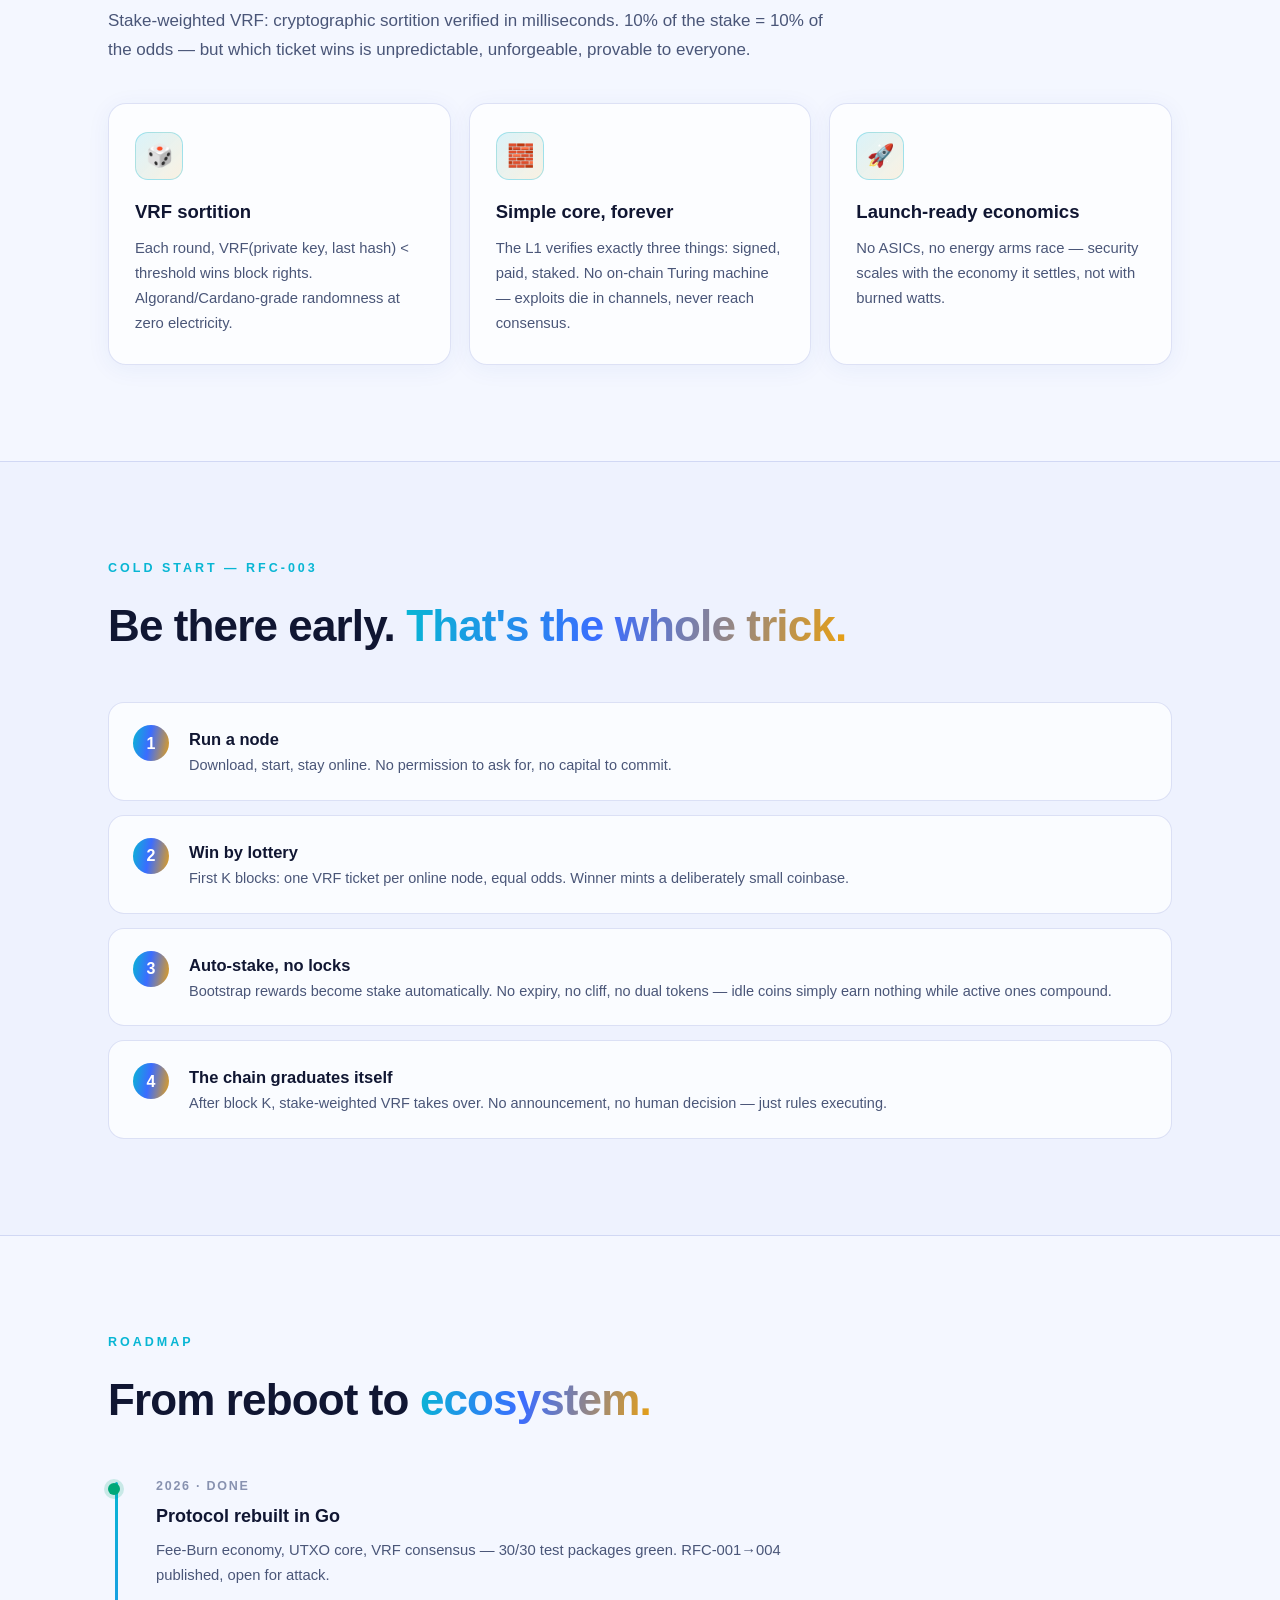
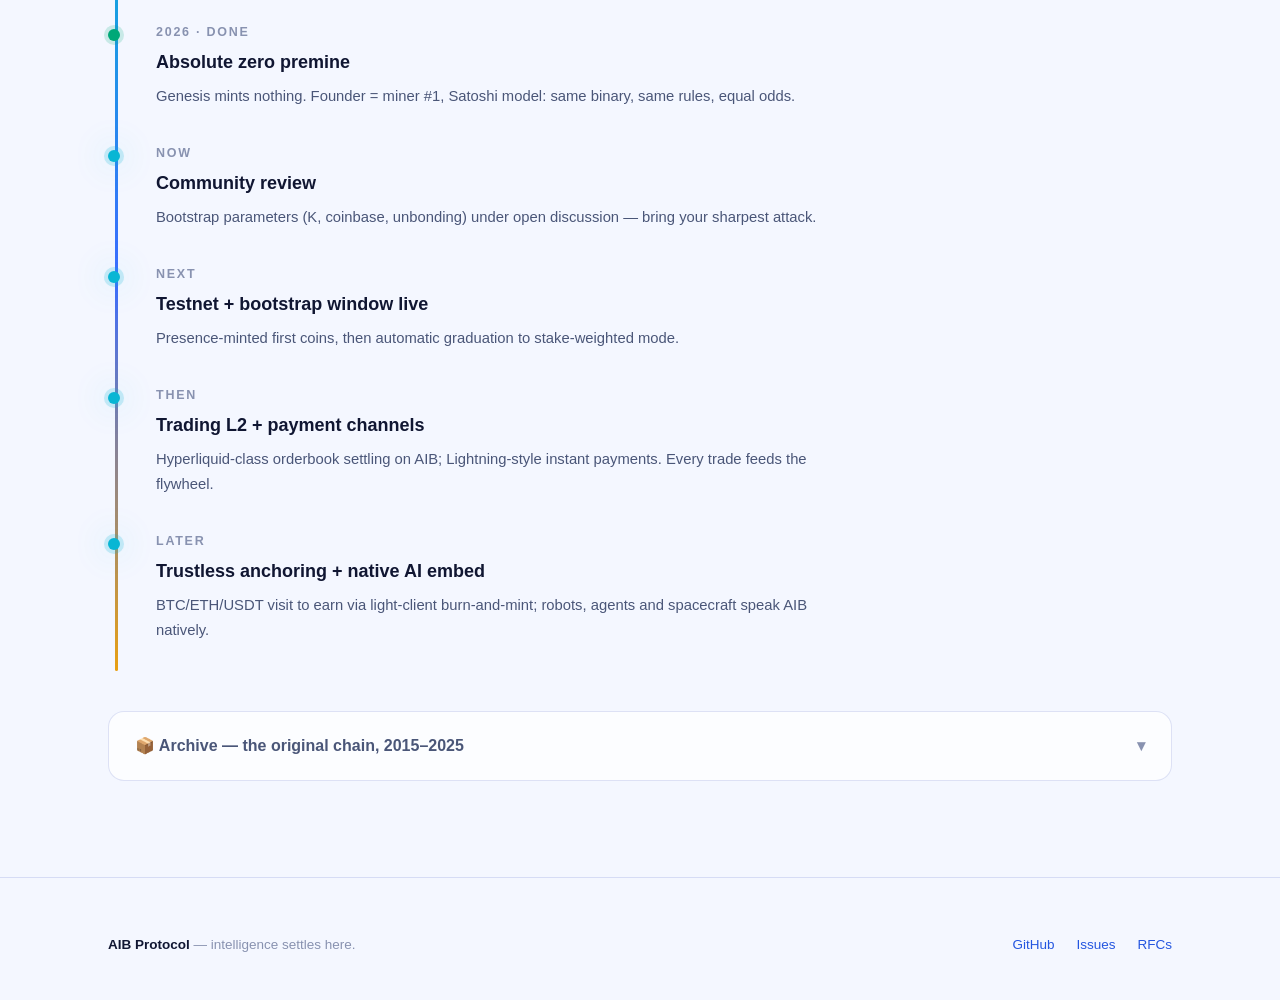
==== commit 0a976169: "nav: explorer + wallet links" ====
--- a/index.html
+++ b/index.html
@@ -154,6 +154,8 @@
         <a href="#economy">Economy</a>
         <a href="#consensus">Consensus</a>
         <a href="#bootstrap">Bootstrap</a>
+        <a href="explorer.html">Explorer</a>
+        <a href="wallet.html">Wallet</a>
         <a href="#roadmap">Roadmap</a>
         <a href="https://github.com/aib-protocol/aib" target="_blank">GitHub ↗</a>
       </div>
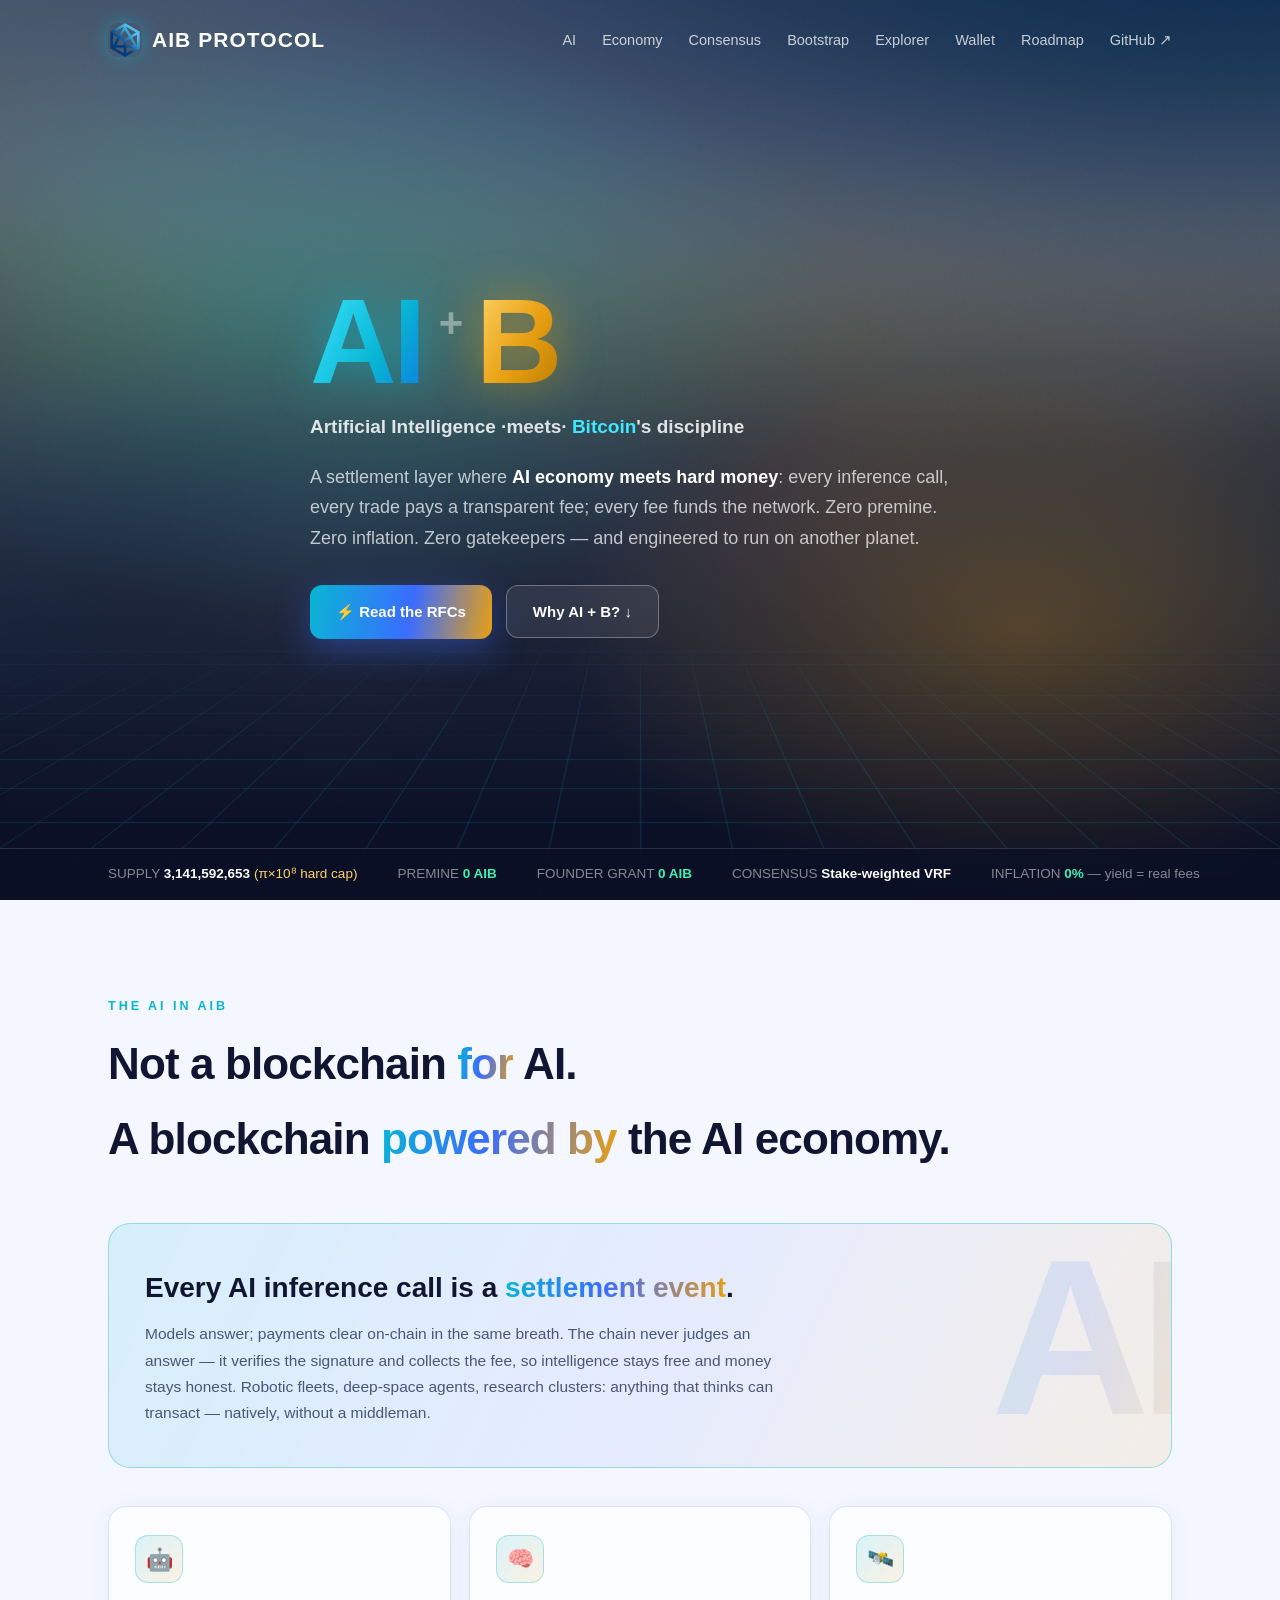
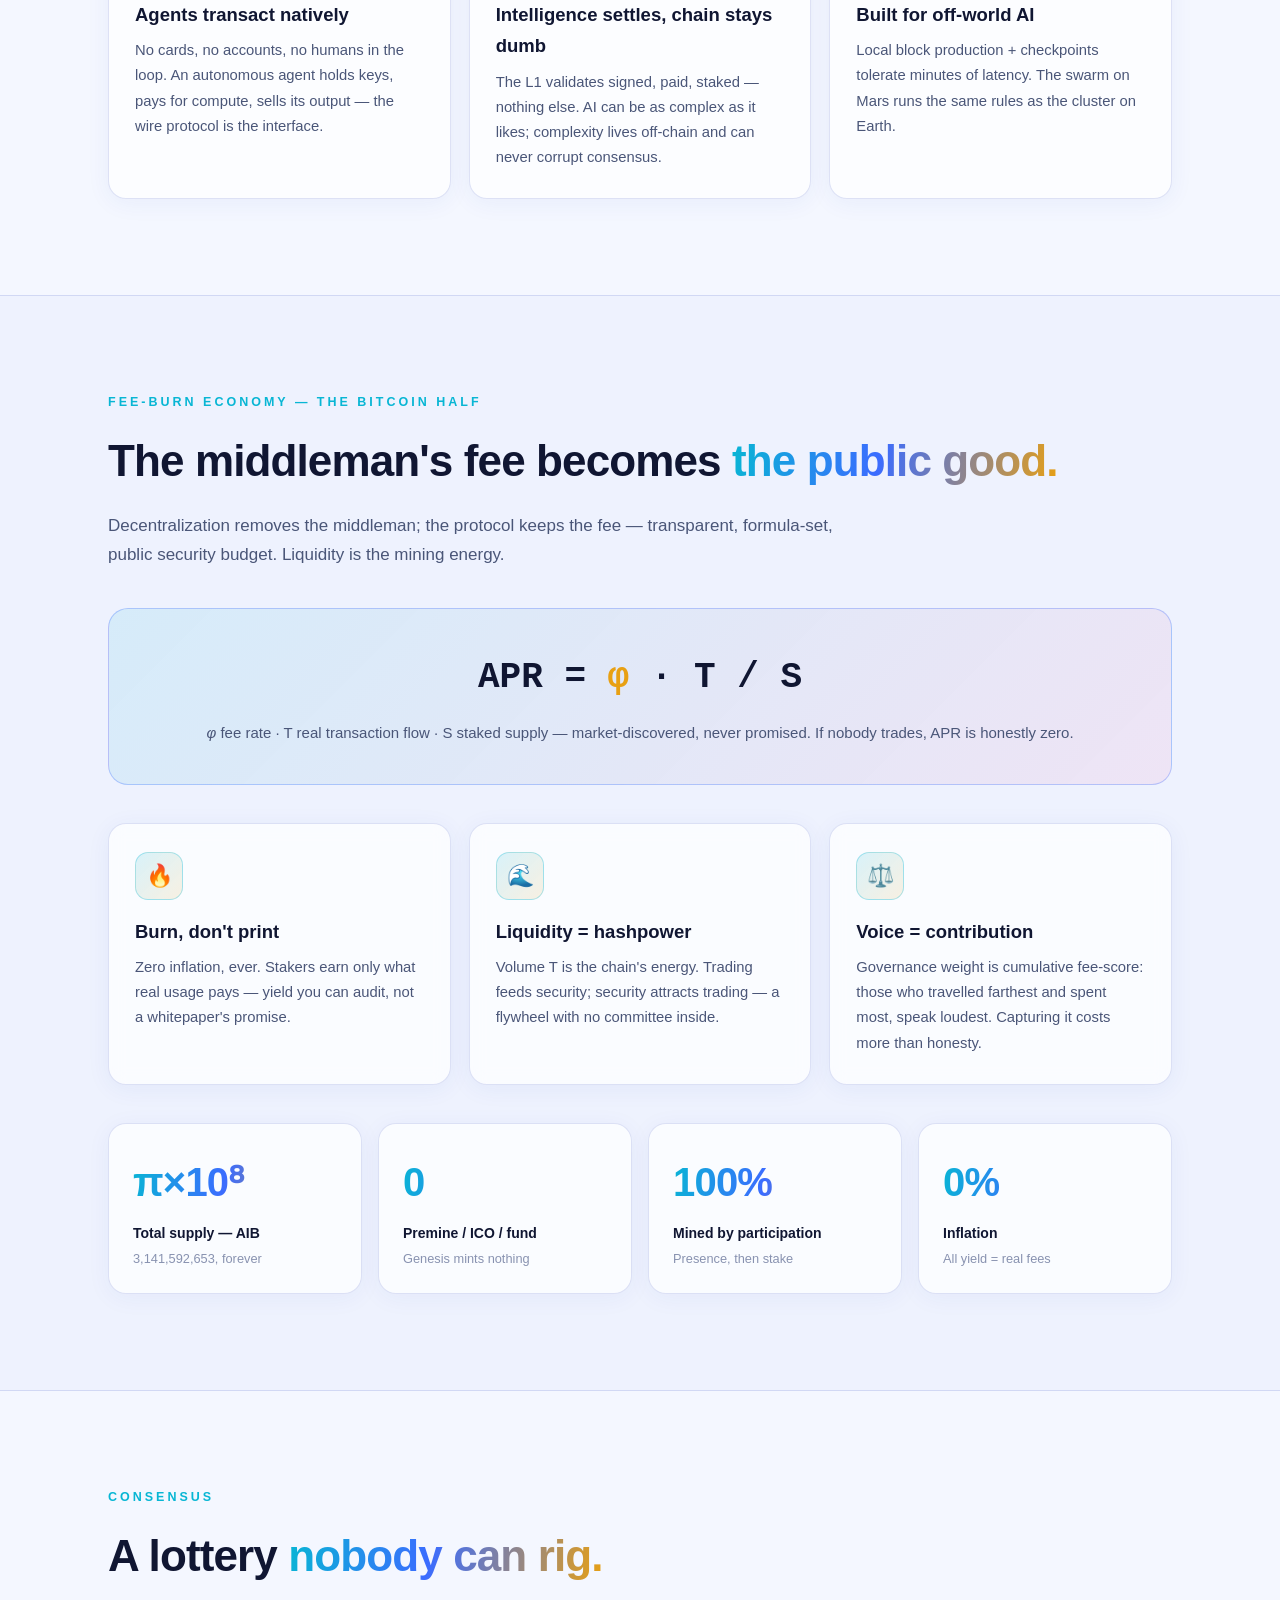
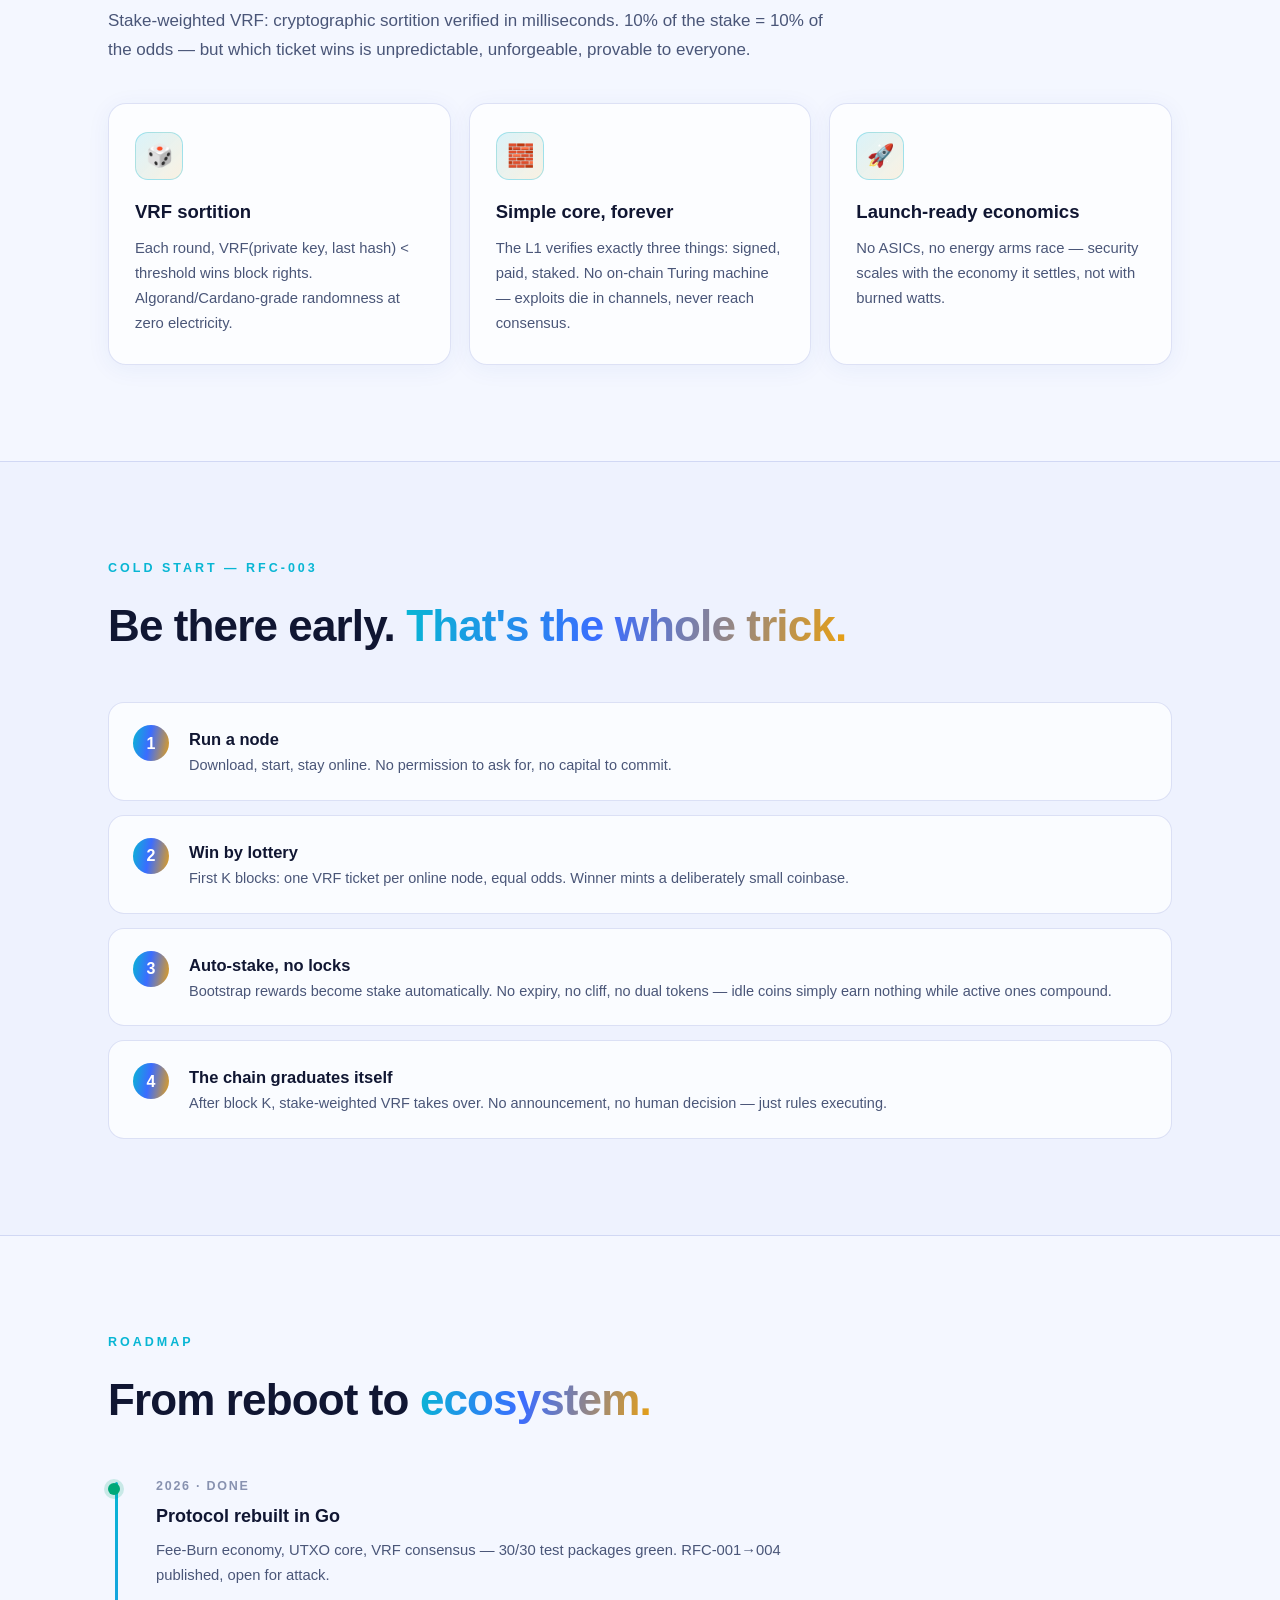
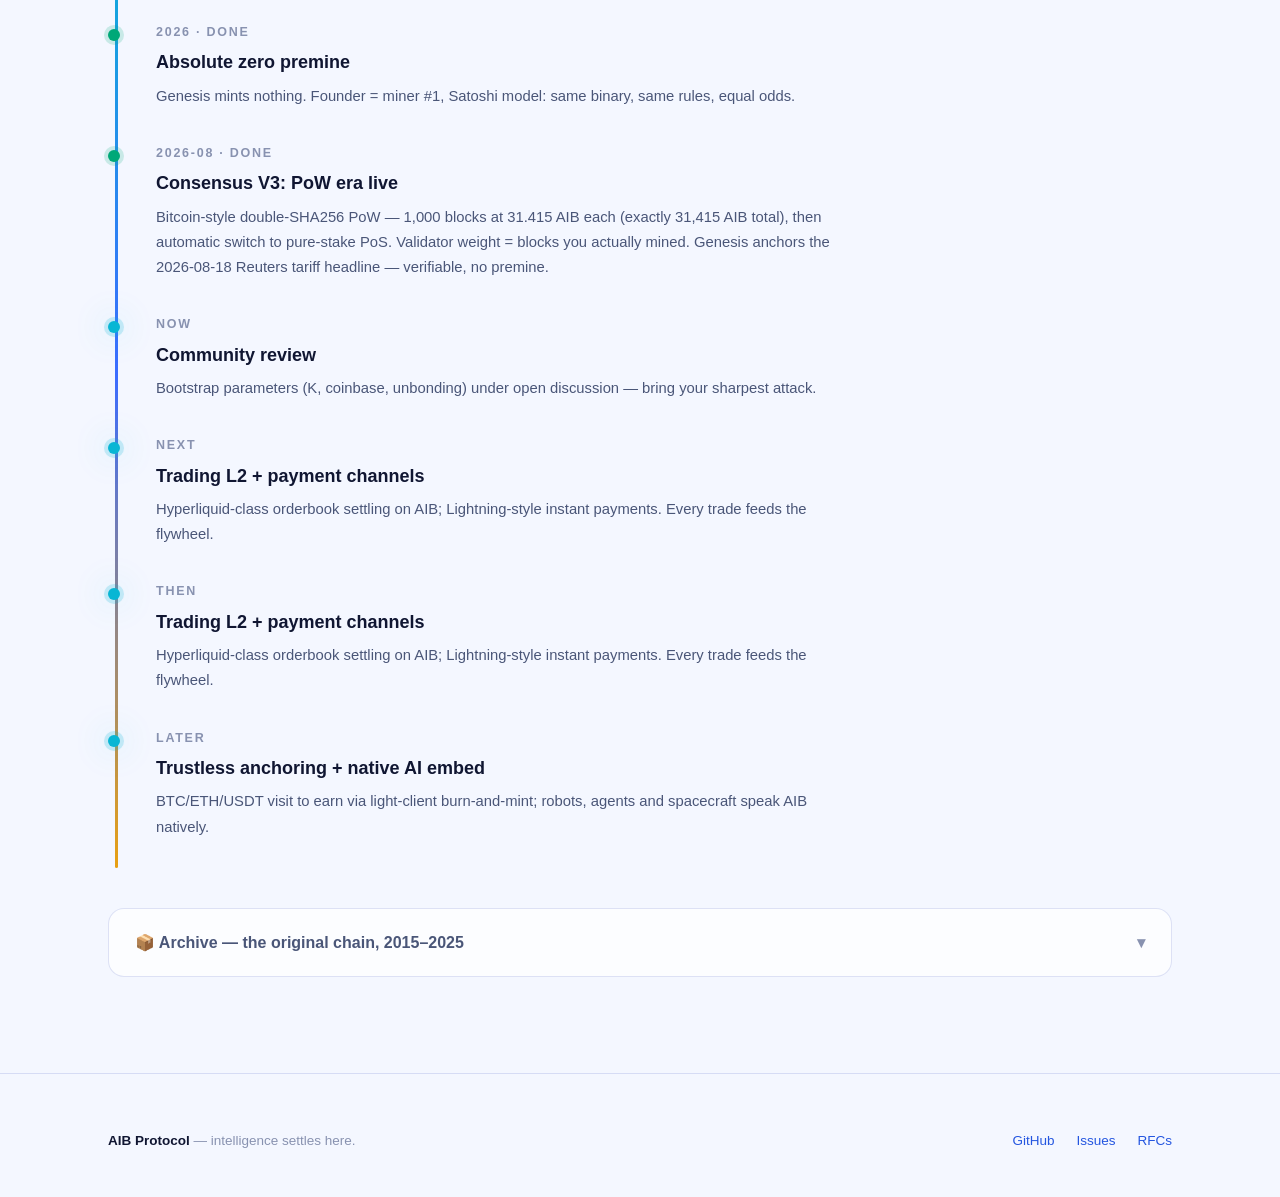
==== commit 0c216d4c: "site: consensus v3 (PoW era -> PoS) in roadmap" ====
--- a/index.html
+++ b/index.html
@@ -258,8 +258,9 @@
     <div class="rm">
       <div class="it done"><div class="when">2026 · Done</div><h3>Protocol rebuilt in Go</h3><p>Fee-Burn economy, UTXO core, VRF consensus — 30/30 test packages green. RFC-001→004 published, open for attack.</p></div>
       <div class="it done"><div class="when">2026 · Done</div><h3>Absolute zero premine</h3><p>Genesis mints nothing. Founder = miner #1, Satoshi model: same binary, same rules, equal odds.</p></div>
+      <div class="it done"><div class="when">2026-08 · Done</div><h3>Consensus V3: PoW era live</h3><p>Bitcoin-style double-SHA256 PoW — 1,000 blocks at 31.415 AIB each (exactly 31,415 AIB total), then automatic switch to pure-stake PoS. Validator weight = blocks you actually mined. Genesis anchors the 2026-08-18 Reuters tariff headline — verifiable, no premine.</p></div>
       <div class="it"><div class="when">Now</div><h3>Community review</h3><p>Bootstrap parameters (K, coinbase, unbonding) under open discussion — bring your sharpest attack.</p></div>
-      <div class="it"><div class="when">Next</div><h3>Testnet + bootstrap window live</h3><p>Presence-minted first coins, then automatic graduation to stake-weighted mode.</p></div>
+      <div class="it"><div class="when">Next</div><h3>Trading L2 + payment channels</h3><p>Hyperliquid-class orderbook settling on AIB; Lightning-style instant payments. Every trade feeds the flywheel.</p></div>
       <div class="it"><div class="when">Then</div><h3>Trading L2 + payment channels</h3><p>Hyperliquid-class orderbook settling on AIB; Lightning-style instant payments. Every trade feeds the flywheel.</p></div>
       <div class="it"><div class="when">Later</div><h3>Trustless anchoring + native AI embed</h3><p>BTC/ETH/USDT visit to earn via light-client burn-and-mint; robots, agents and spacecraft speak AIB natively.</p></div>
     </div>
